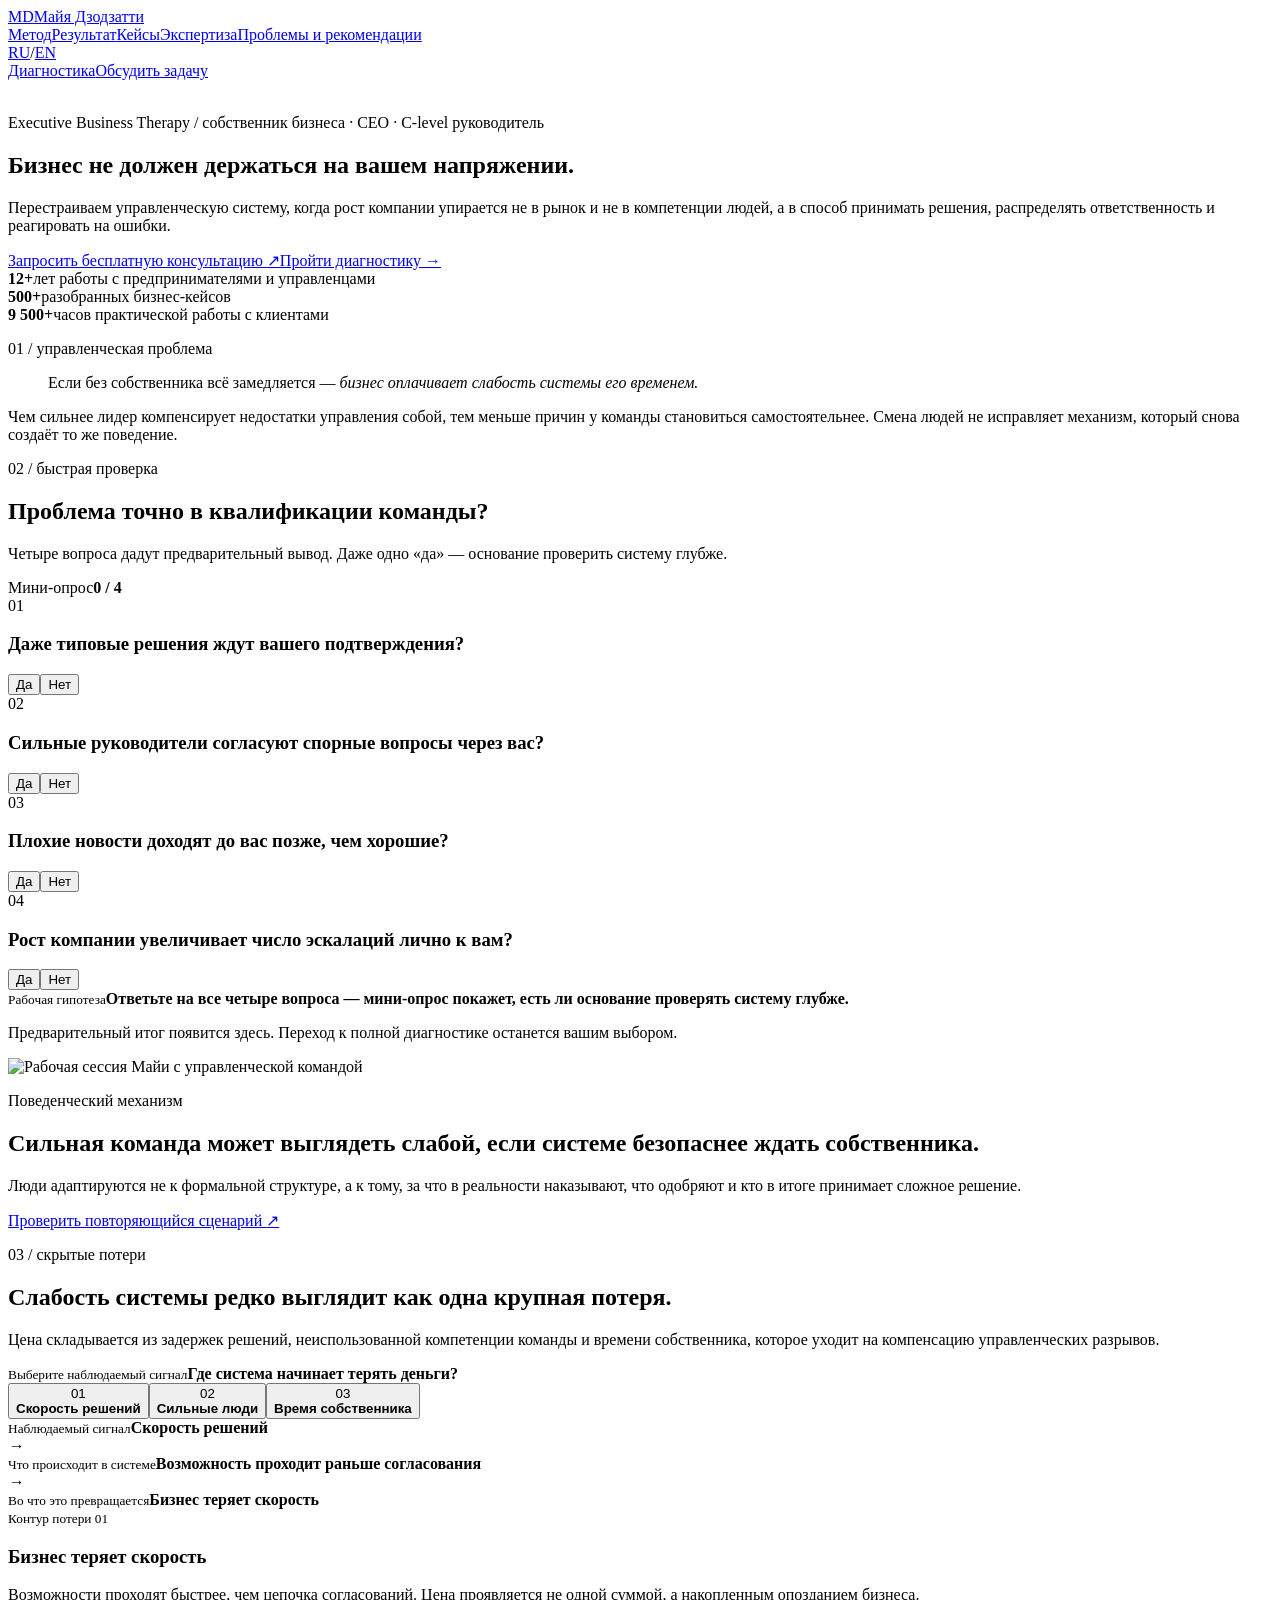
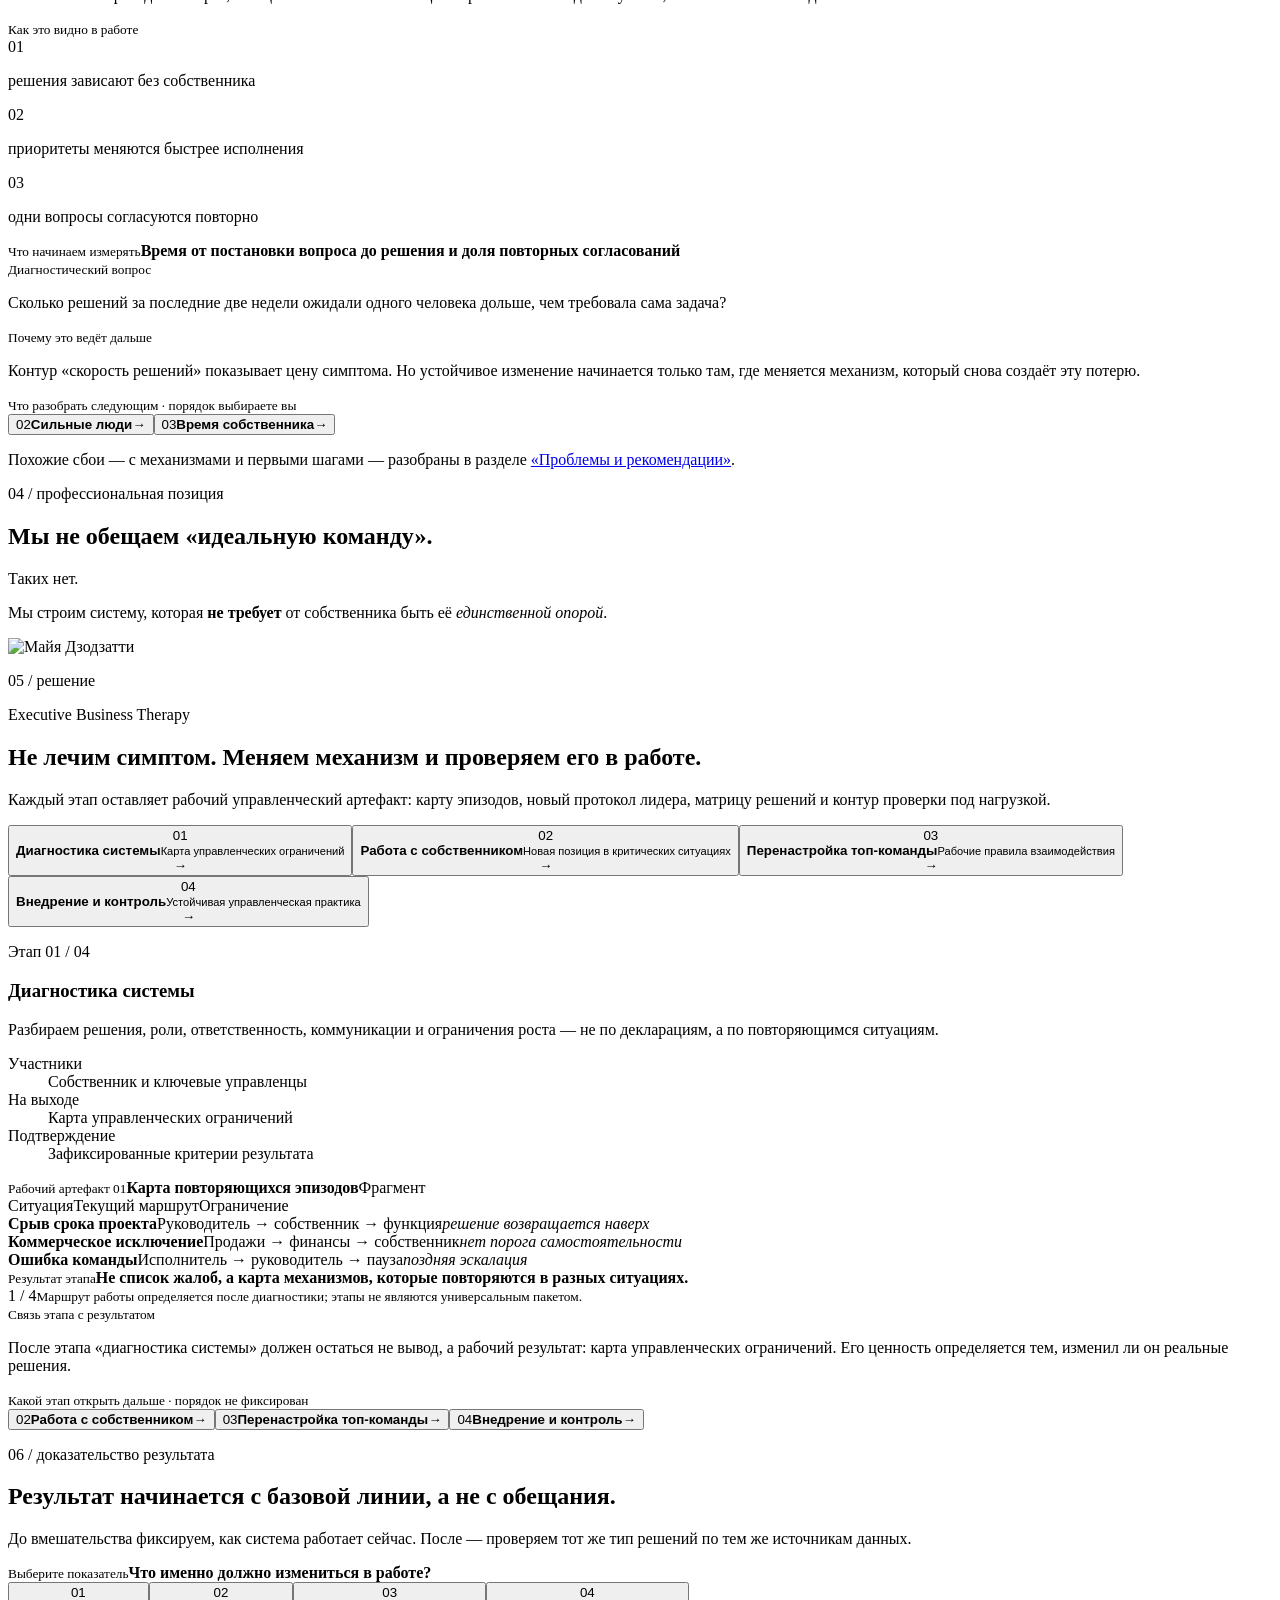
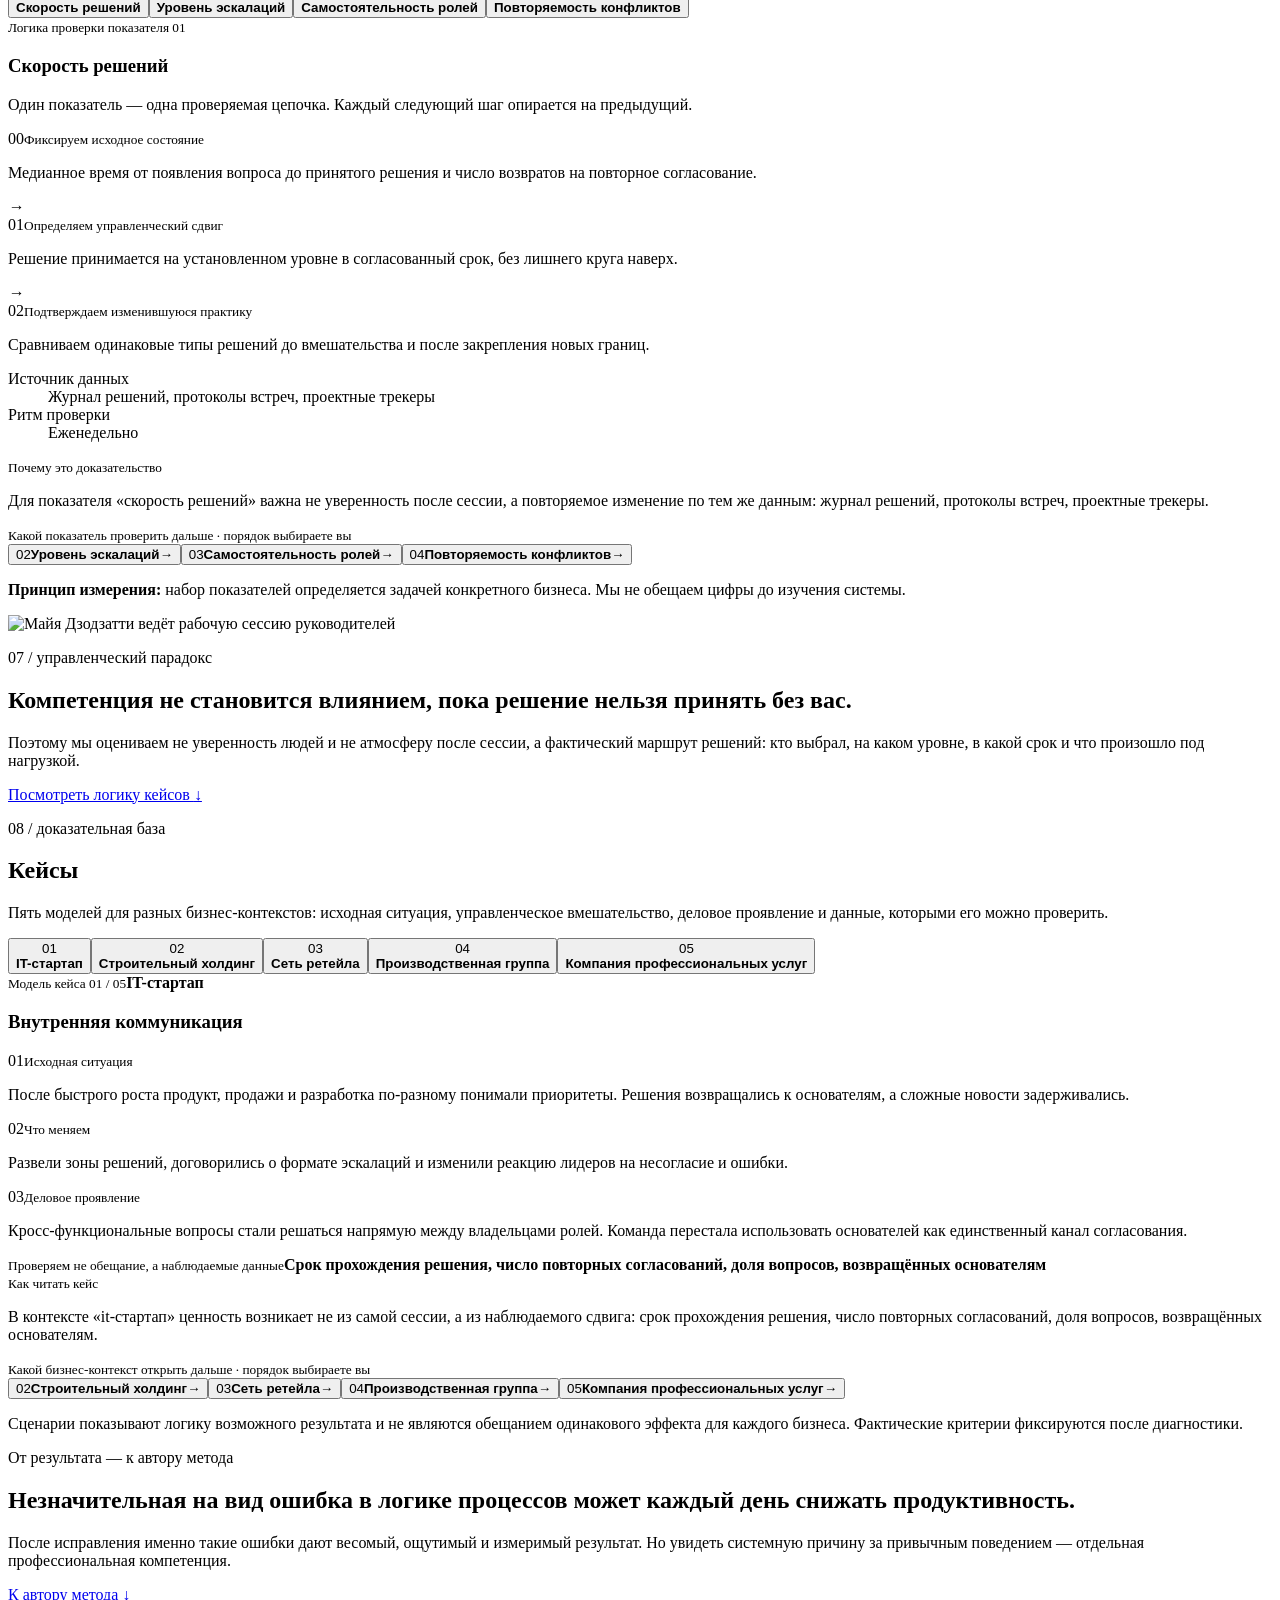
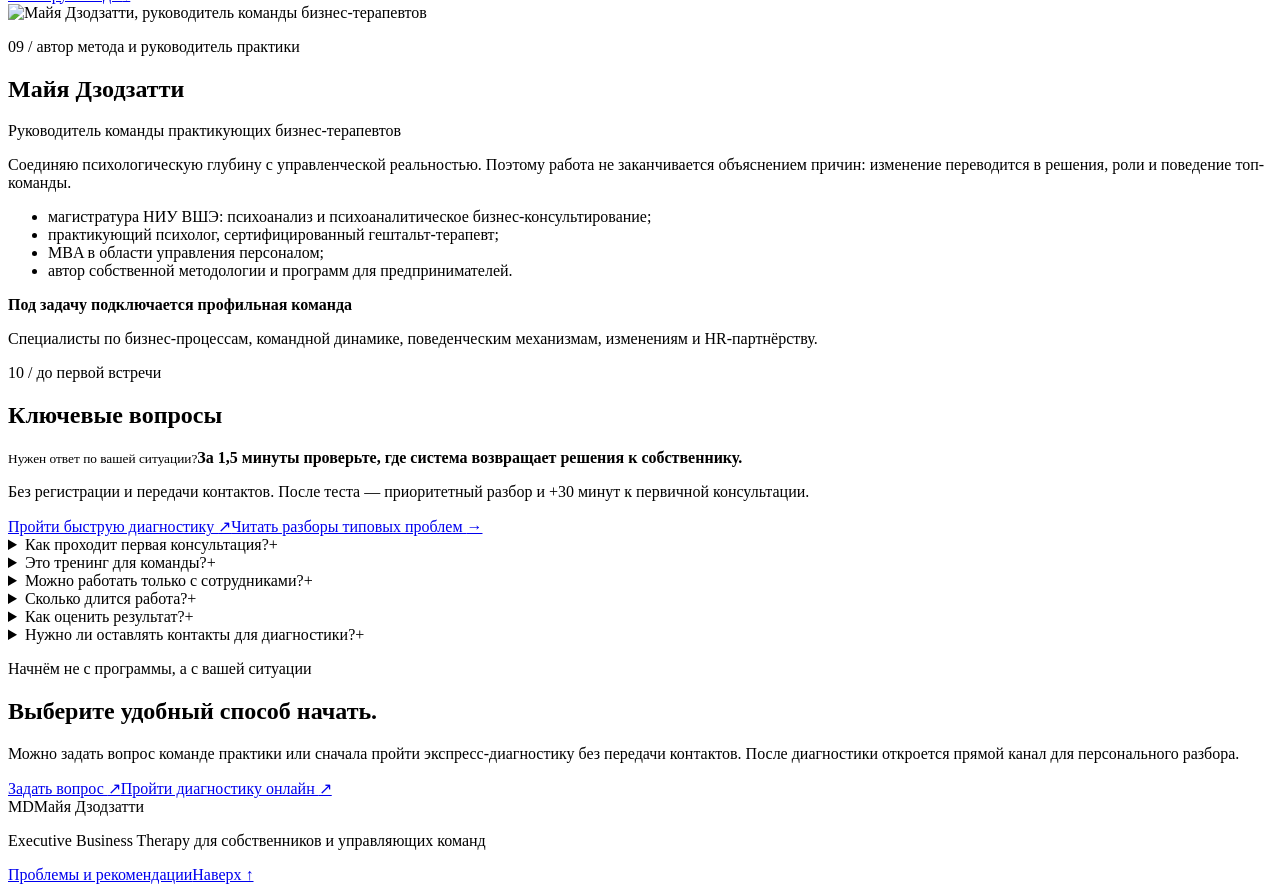
==== index.html @ db912fc3 "Add files via upload" ====
<!DOCTYPE html><html lang="ru" data-theme="mono"><head><meta charSet="utf-8"/><meta name="viewport" content="width=device-width, initial-scale=1"/><link rel="preload" as="image" href="/assets/maya-stage.jpg"/><link rel="preload" as="image" href="/assets/maya-session.jpg"/><link rel="preload" as="image" href="/assets/maya-principle-new.jpg"/><link rel="preload" as="image" href="/assets/maya-workshop-new.jpg"/><link rel="preload" as="image" href="/assets/maya-portrait.jpg"/><link rel="stylesheet" href="/_next/static/chunks/0wo7thg4n67lb.css" data-precedence="next"/><link rel="preload" as="script" fetchPriority="low" href="/_next/static/chunks/15xrurgzs99gv.js"/><script src="/_next/static/chunks/0dgq26a5_oy.a.js" async=""></script><script src="/_next/static/chunks/0-pj5.i7jc7pm.js" async=""></script><script src="/_next/static/chunks/17l.~xc6lfpbi.js" async=""></script><script src="/_next/static/chunks/turbopack-0ng82xcnl-_ml.js" async=""></script><script src="/_next/static/chunks/01xlw8hd842-c.js" async=""></script><script src="/_next/static/chunks/0_t29vi~hh.tn.js" async=""></script><script src="/_next/static/chunks/05-7e8hu4rnga.js" async=""></script><script src="/_next/static/chunks/015wtugl1u6b6.js" async=""></script><link rel="preload" href="https://fonts.googleapis.com/css2?family=Manrope:wght@400;500;600;650;700;800&amp;display=swap" as="style"/><link rel="preconnect" href="https://fonts.googleapis.com"/><link rel="preconnect" href="https://fonts.gstatic.com" crossorigin="anonymous"/><title>Майя Дзодзатти — бизнес-терапия для собственников</title><meta name="description" content="Перестройка управленческой системы через собственника и топ-команду: диагностика, новые правила решений и внедрение изменений."/><link href="https://fonts.googleapis.com/css2?family=Manrope:wght@400;500;600;650;700;800&amp;display=swap" rel="stylesheet"/><script src="/_next/static/chunks/03~yq9q893hmn.js" noModule=""></script></head><body class="antialiased" style="--font-site-sans:&#x27;Manrope&#x27;"><div hidden=""><!--$--><!--/$--></div><main><header class="site-header"><a class="brand" href="#top" aria-label="На начало страницы"><span class="brand-mark">MD</span><span>Майя Дзодзатти</span></a><nav aria-label="Навигация по странице"><a href="#format">Метод</a><a href="#result">Результат</a><a href="#cases">Кейсы</a><a href="#about">Экспертиза</a><a href="/insights">Проблемы и рекомендации</a></nav><div class="header-actions"><div class="language-switcher" aria-label="Выбор языка"><a aria-current="page" href="/">RU</a><span aria-hidden="true">/</span><a href="/en/">EN</a></div><a class="header-diagnostic" href="/diagnostic">Диагностика</a><a class="header-cta" href="https://t.me/valeria_preuss" target="_blank" rel="noreferrer">Обсудить задачу</a></div></header><section class="hero" id="top"><div class="hero-media" aria-hidden="true"><img src="/assets/maya-stage.jpg" alt=""/><div class="hero-shade"></div></div><div class="hero-copy" data-reveal="true"><p class="eyebrow">Executive Business Therapy / собственник бизнеса · CEO · C-level руководитель</p><h1>Бизнес не должен держаться <span>на вашем напряжении.</span></h1><p class="hero-lead">Перестраиваем управленческую систему, когда рост компании упирается не в рынок и не в компетенции людей, а в способ принимать решения, распределять ответственность и реагировать на ошибки.</p><div class="hero-actions"><a class="button button-primary" href="https://t.me/valeria_preuss" target="_blank" rel="noreferrer">Запросить бесплатную консультацию <span>↗</span></a><a class="text-link" href="/diagnostic">Пройти диагностику →</a></div></div><div class="proof-strip" data-reveal="true"><div><strong>12+</strong><span>лет работы с предпринимателями и управленцами</span></div><div><strong>500+</strong><span>разобранных бизнес-кейсов</span></div><div><strong>9 500+</strong><span>часов практической работы с клиентами</span></div></div></section><section class="manifesto section-dark" data-reveal="true"><p class="section-index">01 / управленческая проблема</p><blockquote>Если без собственника всё замедляется — <em>бизнес оплачивает слабость системы его временем.</em></blockquote><p>Чем сильнее лидер компенсирует недостатки управления собой, тем меньше причин у команды становиться самостоятельнее. Смена людей не исправляет механизм, который снова создаёт то же поведение.</p></section><section class="entry-diagnostic section-light" id="diagnostic"><div class="entry-heading"><p class="section-index">02 / быстрая проверка</p><h2>Проблема точно в квалификации команды?</h2><p>Четыре вопроса дадут предварительный вывод. Даже одно «да» — основание проверить систему глубже.</p></div><div class="entry-mini-progress"><span>Мини-опрос</span><i><b style="width:0%"></b></i><strong>0<!-- --> / <!-- -->4</strong></div><div class="entry-question-grid"><article class=""><span>0<!-- -->1</span><h3>Даже типовые решения ждут вашего подтверждения?</h3><div role="group" aria-label="Ответ на вопрос 1"><button type="button" aria-pressed="false">Да</button><button type="button" aria-pressed="false">Нет</button></div></article><article class=""><span>0<!-- -->2</span><h3>Сильные руководители согласуют спорные вопросы через вас?</h3><div role="group" aria-label="Ответ на вопрос 2"><button type="button" aria-pressed="false">Да</button><button type="button" aria-pressed="false">Нет</button></div></article><article class=""><span>0<!-- -->3</span><h3>Плохие новости доходят до вас позже, чем хорошие?</h3><div role="group" aria-label="Ответ на вопрос 3"><button type="button" aria-pressed="false">Да</button><button type="button" aria-pressed="false">Нет</button></div></article><article class=""><span>0<!-- -->4</span><h3>Рост компании увеличивает число эскалаций лично к вам?</h3><div role="group" aria-label="Ответ на вопрос 4"><button type="button" aria-pressed="false">Да</button><button type="button" aria-pressed="false">Нет</button></div></article></div><div class="entry-conclusion entry-conclusion-pending" aria-live="polite"><div><small>Рабочая гипотеза</small><strong>Ответьте на все четыре вопроса — мини-опрос покажет, есть ли основание проверять систему глубже.</strong></div><p>Предварительный итог появится здесь. Переход к полной диагностике останется вашим выбором.</p></div></section><section class="editorial-photo editorial-photo-a"><div class="editorial-photo-media"><img src="/assets/maya-session.jpg" alt="Рабочая сессия Майи с управленческой командой"/></div><div class="editorial-photo-copy"><p class="section-index">Поведенческий механизм</p><h2>Сильная команда может выглядеть слабой, если системе безопаснее ждать собственника.</h2><p>Люди адаптируются не к формальной структуре, а к тому, за что в реальности наказывают, что одобряют и кто в итоге принимает сложное решение.</p><a href="/diagnostic">Проверить повторяющийся сценарий <span>↗</span></a></div></section><section class="loss-section section-dark" id="losses"><div class="section-heading split-heading" data-reveal="true"><div><p class="section-index">03 / скрытые потери</p><h2>Слабость системы редко выглядит как одна крупная потеря.</h2></div><p>Цена складывается из задержек решений, неиспользованной компетенции команды и времени собственника, которое уходит на компенсацию управленческих разрывов.</p></div><div class="loss-workbench" data-reveal="true"><div class="loss-selector "><div><small>Выберите наблюдаемый сигнал</small><strong>Где система начинает терять деньги?</strong></div><div class="loss-channels" role="tablist" aria-label="Контуры скрытых потерь"><button type="button" role="tab" aria-selected="true" class="is-active"><span>0<!-- -->1</span><div><strong>Скорость решений</strong></div></button><button type="button" role="tab" aria-selected="false" class=""><span>0<!-- -->2</span><div><strong>Сильные люди</strong></div></button><button type="button" role="tab" aria-selected="false" class=""><span>0<!-- -->3</span><div><strong>Время собственника</strong></div></button></div></div><div class="loss-inspector" id="loss-detail" role="tabpanel" aria-live="polite"><div class="loss-route" aria-label="Логика выбранной скрытой потери"><article><small>Наблюдаемый сигнал</small><strong>Скорость решений</strong></article><i>→</i><article><small>Что происходит в системе</small><strong>Возможность проходит раньше согласования</strong></article><i>→</i><article class="is-loss"><small>Во что это превращается</small><strong>Бизнес теряет скорость</strong></article></div><div class="loss-inspector-head"><small>Контур потери 0<!-- -->1</small><h3>Бизнес теряет скорость</h3><p>Возможности проходят быстрее, чем цепочка согласований. Цена проявляется не одной суммой, а накопленным опозданием бизнеса.</p></div><div class="loss-evidence-grid"><div class="loss-signs"><small>Как это видно в работе</small><div><span>0<!-- -->1</span><p>решения зависают без собственника</p></div><div><span>0<!-- -->2</span><p>приоритеты меняются быстрее исполнения</p></div><div><span>0<!-- -->3</span><p>одни вопросы согласуются повторно</p></div></div><div class="loss-evidence-side"><div class="loss-measure"><small>Что начинаем измерять</small><strong>Время от постановки вопроса до решения и доля повторных согласований</strong></div><div class="loss-question"><small>Диагностический вопрос</small><p>Сколько решений за последние две недели ожидали одного человека дольше, чем требовала сама задача?</p></div></div></div><div class="reading-continuation"><div class="reading-bridge"><small>Почему это ведёт дальше</small><p>Контур «<!-- -->скорость решений<!-- -->» показывает цену симптома. Но устойчивое изменение начинается только там, где меняется механизм, который снова создаёт эту потерю.</p></div><div class="remaining-choices"><small>Что разобрать следующим · порядок выбираете вы</small><div><button type="button"><span>0<!-- -->2</span><strong>Сильные люди</strong><i>→</i></button><button type="button"><span>0<!-- -->3</span><strong>Время собственника</strong><i>→</i></button></div></div></div></div></div><p class="insights-inline" data-reveal="true">Похожие сбои — с механизмами и первыми шагами — разобраны в разделе <a href="/insights">«Проблемы и рекомендации»</a>.</p></section><section class="principle-photo" id="principle"><div class="principle-photo-copy"><p class="section-index">04 / профессиональная позиция</p><h2>Мы не обещаем «идеальную команду».</h2><p class="principle-aside">Таких нет.</p><p>Мы строим систему, которая <strong>не требует</strong> от собственника быть её <em>единственной опорой</em>.</p></div><div class="principle-photo-media"><img src="/assets/maya-principle-new.jpg" alt="Майя Дзодзатти"/></div></section><section class="offer section-light" id="format"><div class="section-heading split-heading" data-reveal="true"><div><p class="section-index">05 / решение</p><p class="offer-label">Executive Business Therapy</p><h2>Не лечим симптом. Меняем механизм и проверяем его в работе.</h2></div><p>Каждый этап оставляет рабочий управленческий артефакт: карту эпизодов, новый протокол лидера, матрицу решений и контур проверки под нагрузкой.</p></div><div class="method-console" data-reveal="true"><div class="method-index " role="tablist" aria-label="Этапы работы"><button type="button" role="tab" aria-selected="true" class="is-active"><span>01</span><div><strong>Диагностика системы</strong><small>Карта управленческих ограничений</small></div><i>→</i></button><button type="button" role="tab" aria-selected="false" class=""><span>02</span><div><strong>Работа с собственником</strong><small>Новая позиция в критических ситуациях</small></div><i>→</i></button><button type="button" role="tab" aria-selected="false" class=""><span>03</span><div><strong>Перенастройка топ-команды</strong><small>Рабочие правила взаимодействия</small></div><i>→</i></button><button type="button" role="tab" aria-selected="false" class=""><span>04</span><div><strong>Внедрение и контроль</strong><small>Устойчивая управленческая практика</small></div><i>→</i></button></div><div class="method-panel" id="method-detail" role="tabpanel" aria-live="polite"><div class="method-panel-head"><div><p class="console-label">Этап <!-- -->01<!-- --> / 04</p><h3>Диагностика системы</h3><p>Разбираем решения, роли, ответственность, коммуникации и ограничения роста — не по декларациям, а по повторяющимся ситуациям.</p></div><dl><div><dt>Участники</dt><dd>Собственник и ключевые управленцы</dd></div><div><dt>На выходе</dt><dd>Карта управленческих ограничений</dd></div><div><dt>Подтверждение</dt><dd>Зафиксированные критерии результата</dd></div></dl></div><div class="stage-artifact artifact-diagnostic" aria-label="Фрагмент карты повторяющихся управленческих эпизодов"><div class="artifact-head"><small>Рабочий артефакт 01</small><strong>Карта повторяющихся эпизодов</strong><span>Фрагмент</span></div><div class="episode-register"><div class="register-head"><span>Ситуация</span><span>Текущий маршрут</span><span>Ограничение</span></div><div><strong>Срыв срока проекта</strong><span>Руководитель → собственник → функция</span><em>решение возвращается наверх</em></div><div><strong>Коммерческое исключение</strong><span>Продажи → финансы → собственник</span><em>нет порога самостоятельности</em></div><div><strong>Ошибка команды</strong><span>Исполнитель → руководитель → пауза</span><em>поздняя эскалация</em></div></div><div class="artifact-output"><small>Результат этапа</small><strong>Не список жалоб, а карта механизмов, которые повторяются в разных ситуациях.</strong></div></div><div class="stage-progress" aria-label="Пройдено 1 из 4 этапов"><span>1<!-- --> / 4</span><i><b style="width:25%"></b></i><small>Маршрут работы определяется после диагностики; этапы не являются универсальным пакетом.</small></div><div class="reading-continuation"><div class="reading-bridge"><small>Связь этапа с результатом</small><p>После этапа «<!-- -->диагностика системы<!-- -->» должен остаться не вывод, а рабочий результат: <!-- -->карта управленческих ограничений<!-- -->. Его ценность определяется тем, изменил ли он реальные решения.</p></div><div class="remaining-choices"><small>Какой этап открыть дальше · порядок не фиксирован</small><div><button type="button"><span>02</span><strong>Работа с собственником</strong><i>→</i></button><button type="button"><span>03</span><strong>Перенастройка топ-команды</strong><i>→</i></button><button type="button"><span>04</span><strong>Внедрение и контроль</strong><i>→</i></button></div></div></div></div></div></section><section class="outcomes section-paper" id="result"><div class="section-heading split-heading" data-reveal="true"><div><p class="section-index">06 / доказательство результата</p><h2>Результат начинается с базовой линии, а не с обещания.</h2></div><p>До вмешательства фиксируем, как система работает сейчас. После — проверяем тот же тип решений по тем же источникам данных.</p></div><div class="measurement-protocol" data-reveal="true"><div class="metric-selector "><div><small>Выберите показатель</small><strong>Что именно должно измениться в работе?</strong></div><div class="metric-index" role="tablist" aria-label="Показатели результата"><button type="button" role="tab" aria-selected="true" class="is-active"><span>0<!-- -->1</span><div><strong>Скорость решений</strong></div></button><button type="button" role="tab" aria-selected="false" class=""><span>0<!-- -->2</span><div><strong>Уровень эскалаций</strong></div></button><button type="button" role="tab" aria-selected="false" class=""><span>0<!-- -->3</span><div><strong>Самостоятельность ролей</strong></div></button><button type="button" role="tab" aria-selected="false" class=""><span>0<!-- -->4</span><div><strong>Повторяемость конфликтов</strong></div></button></div></div><div class="metric-workbench"><div class="metric-panel" id="metric-detail" role="tabpanel" aria-live="polite"><div class="metric-panel-head"><small>Логика проверки показателя 0<!-- -->1</small><h3>Скорость решений</h3><p>Один показатель — одна проверяемая цепочка. Каждый следующий шаг опирается на предыдущий.</p></div><div class="metric-route" aria-label="Как проверяем изменение показателя Скорость решений"><article><span>00</span><small>Фиксируем исходное состояние</small><p>Медианное время от появления вопроса до принятого решения и число возвратов на повторное согласование.</p></article><i>→</i><article><span>01</span><small>Определяем управленческий сдвиг</small><p>Решение принимается на установленном уровне в согласованный срок, без лишнего круга наверх.</p></article><i>→</i><article class="is-proof"><span>02</span><small>Подтверждаем изменившуюся практику</small><p>Сравниваем одинаковые типы решений до вмешательства и после закрепления новых границ.</p></article></div><dl class="metric-evidence"><div><dt>Источник данных</dt><dd>Журнал решений, протоколы встреч, проектные трекеры</dd></div><div><dt>Ритм проверки</dt><dd>Еженедельно</dd></div></dl><div class="reading-continuation"><div class="reading-bridge"><small>Почему это доказательство</small><p>Для показателя «<!-- -->скорость решений<!-- -->» важна не уверенность после сессии, а повторяемое изменение по тем же данным: <!-- -->журнал решений, протоколы встреч, проектные трекеры<!-- -->.</p></div><div class="remaining-choices"><small>Какой показатель проверить дальше · порядок выбираете вы</small><div><button type="button"><span>0<!-- -->2</span><strong>Уровень эскалаций</strong><i>→</i></button><button type="button"><span>0<!-- -->3</span><strong>Самостоятельность ролей</strong><i>→</i></button><button type="button"><span>0<!-- -->4</span><strong>Повторяемость конфликтов</strong><i>→</i></button></div></div></div></div></div></div><p class="measurement-note" data-reveal="true"><strong>Принцип измерения:</strong> набор показателей определяется задачей конкретного бизнеса. Мы не обещаем цифры до изучения системы.</p></section><section class="editorial-photo editorial-photo-b" id="case-logic"><div class="editorial-photo-media"><img src="/assets/maya-workshop-new.jpg" alt="Майя Дзодзатти ведёт рабочую сессию руководителей"/></div><div class="editorial-photo-copy"><p class="section-index">07 / управленческий парадокс</p><h2>Компетенция не становится влиянием, пока решение нельзя принять без вас.</h2><p>Поэтому мы оцениваем не уверенность людей и не атмосферу после сессии, а фактический маршрут решений: кто выбрал, на каком уровне, в какой срок и что произошло под нагрузкой.</p><a href="#cases">Посмотреть логику кейсов <span>↓</span></a></div></section><section class="results section-light" id="cases"><div class="section-heading split-heading cases-heading" data-reveal="true"><div><p class="section-index">08 / доказательная база</p><h2>Кейсы</h2></div><p>Пять моделей для разных бизнес-контекстов: исходная ситуация, управленческое вмешательство, деловое проявление и данные, которыми его можно проверить.</p></div><div class="case-library" data-reveal="true"><div class="case-index " role="tablist" aria-label="Бизнес-сценарии результата"><button type="button" role="tab" aria-selected="true" class="is-active"><span>0<!-- -->1</span><div><strong>IT-стартап</strong></div></button><button type="button" role="tab" aria-selected="false" class=""><span>0<!-- -->2</span><div><strong>Строительный холдинг</strong></div></button><button type="button" role="tab" aria-selected="false" class=""><span>0<!-- -->3</span><div><strong>Сеть ретейла</strong></div></button><button type="button" role="tab" aria-selected="false" class=""><span>0<!-- -->4</span><div><strong>Производственная группа</strong></div></button><button type="button" role="tab" aria-selected="false" class=""><span>0<!-- -->5</span><div><strong>Компания профессиональных услуг</strong></div></button></div><div class="case-file" id="case-detail" role="tabpanel" aria-live="polite"><div class="case-file-head"><div><small>Модель кейса 0<!-- -->1<!-- --> / 05</small><strong>IT-стартап</strong></div><h3>Внутренняя коммуникация</h3></div><div class="case-comparison"><article><span>01</span><small>Исходная ситуация</small><p>После быстрого роста продукт, продажи и разработка по-разному понимали приоритеты. Решения возвращались к основателям, а сложные новости задерживались.</p></article><article><span>02</span><small>Что меняем</small><p>Развели зоны решений, договорились о формате эскалаций и изменили реакцию лидеров на несогласие и ошибки.</p></article><article class="case-result"><span>03</span><small>Деловое проявление</small><p>Кросс-функциональные вопросы стали решаться напрямую между владельцами ролей. Команда перестала использовать основателей как единственный канал согласования.</p></article></div><div class="case-proof"><small>Проверяем не обещание, а наблюдаемые данные</small><strong>Срок прохождения решения, число повторных согласований, доля вопросов, возвращённых основателям</strong></div><div class="reading-continuation"><div class="reading-bridge"><small>Как читать кейс</small><p>В контексте «<!-- -->it-стартап<!-- -->» ценность возникает не из самой сессии, а из наблюдаемого сдвига: <!-- -->срок прохождения решения, число повторных согласований, доля вопросов, возвращённых основателям<!-- -->.</p></div><div class="remaining-choices"><small>Какой бизнес-контекст открыть дальше · порядок выбираете вы</small><div><button type="button"><span>0<!-- -->2</span><strong>Строительный холдинг</strong><i>→</i></button><button type="button"><span>0<!-- -->3</span><strong>Сеть ретейла</strong><i>→</i></button><button type="button"><span>0<!-- -->4</span><strong>Производственная группа</strong><i>→</i></button><button type="button"><span>0<!-- -->5</span><strong>Компания профессиональных услуг</strong><i>→</i></button></div></div></div></div></div><p class="results-note" data-reveal="true">Сценарии показывают логику возможного результата и не являются обещанием одинакового эффекта для каждого бизнеса. Фактические критерии фиксируются после диагностики.</p></section><section class="case-to-expert" id="case-conclusion" data-reveal="true"><p class="section-index">От результата — к автору метода</p><h2>Незначительная на вид ошибка в логике процессов может каждый день снижать продуктивность.</h2><p>После исправления именно такие ошибки дают весомый, ощутимый и измеримый результат. Но увидеть системную причину за привычным поведением — отдельная профессиональная компетенция.</p><a href="#about">К автору метода <span>↓</span></a></section><section class="about section-light" id="about"><div class="about-image" data-reveal="true"><img src="/assets/maya-portrait.jpg" alt="Майя Дзодзатти, руководитель команды бизнес-терапевтов"/></div><div class="about-copy" data-reveal="true"><p class="section-index">09 / автор метода и руководитель практики</p><h2>Майя Дзодзатти</h2><p class="about-role">Руководитель команды практикующих бизнес-терапевтов</p><p>Соединяю психологическую глубину с управленческой реальностью. Поэтому работа не заканчивается объяснением причин: изменение переводится в решения, роли и поведение топ-команды.</p><ul class="credentials"><li>магистратура НИУ ВШЭ: психоанализ и психоаналитическое бизнес-консультирование;</li><li>практикующий психолог, сертифицированный гештальт-терапевт;</li><li>MBA в области управления персоналом;</li><li>автор собственной методологии и программ для предпринимателей.</li></ul><div class="team-note"><strong>Под задачу подключается профильная команда</strong><p>Специалисты по бизнес-процессам, командной динамике, поведенческим механизмам, изменениям и HR-партнёрству.</p></div></div></section><section class="faq section-paper"><div class="faq-heading" data-reveal="true"><div class="section-heading"><p class="section-index">10 / до первой встречи</p><h2>Ключевые вопросы</h2></div><div class="faq-diagnostic-invite"><small>Нужен ответ по вашей ситуации?</small><strong>За 1,5 минуты проверьте, где система возвращает решения к собственнику.</strong><p>Без регистрации и передачи контактов. После теста — приоритетный разбор и +30 минут к первичной консультации.</p><a href="/diagnostic">Пройти быструю диагностику <span>↗</span></a><a class="faq-insights-link" href="/insights">Читать разборы типовых проблем <span>→</span></a></div></div><div class="faq-list" data-reveal="true"><details><summary>Как проходит первая консультация?<span>+</span></summary><p>Это бесплатный 40-минутный звонок один на один с собственником, CEO или C-level руководителем — без команды. Задача встречи: разобрать один повторяющийся управленческий сюжет и понять, требуется ли более глубокая диагностика.</p></details><details><summary>Это тренинг для команды?<span>+</span></summary><p>Нет. Тренинг добавляет знания. Здесь меняется сама управленческая система: маршруты решений, распределение ответственности и закреплённое поведение.</p></details><details><summary>Можно работать только с сотрудниками?<span>+</span></summary><p>Нет. Если собственник или управляющий директор не участвует, команда быстро возвращается к поведению, безопасному в прежней системе.</p></details><details><summary>Сколько длится работа?<span>+</span></summary><p>Формат и длительность определяются после первичной диагностики. Одинаковая программа для бизнесов с разной архитектурой была бы признаком слабого метода.</p></details><details><summary>Как оценить результат?<span>+</span></summary><p>До начала работы фиксируются наблюдаемые критерии: скорость решений, число эскалаций, самостоятельность ролей, повторяемость конфликтов и показатели конкретной задачи.</p></details><details><summary>Нужно ли оставлять контакты для диагностики?<span>+</span></summary><p>Нет. Результат формируется прямо в браузере без имени, телефона и e-mail. Решение обратиться за персональным разбором вы принимаете самостоятельно после просмотра анализа.</p></details></div></section><section class="final-cta"><div class="final-copy" data-reveal="true"><p class="section-index">Начнём не с программы, а с вашей ситуации</p><h2>Выберите удобный способ начать.</h2><p>Можно задать вопрос команде практики или сначала пройти экспресс-диагностику без передачи контактов. После диагностики откроется прямой канал для персонального разбора.</p><div class="final-actions final-actions-grid"><a class="button button-light" href="https://t.me/valeria_preuss" target="_blank" rel="noreferrer">Задать вопрос <span>↗</span></a><a class="button button-accent" href="/diagnostic">Пройти диагностику онлайн <span>↗</span></a></div></div></section><footer><div class="brand"><span class="brand-mark">MD</span><span>Майя Дзодзатти</span></div><p>Executive Business Therapy для собственников и управляющих команд</p><div class="footer-links"><a href="/insights">Проблемы и рекомендации</a><a href="#top">Наверх ↑</a></div></footer></main><!--$--><!--/$--><script src="/_next/static/chunks/15xrurgzs99gv.js" id="_R_" async=""></script><script>(self.__next_f=self.__next_f||[]).push([0])</script><script>self.__next_f.push([1,"1:\"$Sreact.fragment\"\n2:I[39756,[\"/_next/static/chunks/01xlw8hd842-c.js\",\"/_next/static/chunks/0_t29vi~hh.tn.js\"],\"default\"]\n3:I[37457,[\"/_next/static/chunks/01xlw8hd842-c.js\",\"/_next/static/chunks/0_t29vi~hh.tn.js\"],\"default\"]\n4:I[47257,[\"/_next/static/chunks/01xlw8hd842-c.js\",\"/_next/static/chunks/0_t29vi~hh.tn.js\"],\"ClientPageRoot\"]\n5:I[31713,[\"/_next/static/chunks/01xlw8hd842-c.js\",\"/_next/static/chunks/0_t29vi~hh.tn.js\",\"/_next/static/chunks/05-7e8hu4rnga.js\",\"/_next/static/chunks/015wtugl1u6b6.js\"],\"default\"]\n8:I[97367,[\"/_next/static/chunks/01xlw8hd842-c.js\",\"/_next/static/chunks/0_t29vi~hh.tn.js\"],\"OutletBoundary\"]\n9:\"$Sreact.suspense\"\nb:I[97367,[\"/_next/static/chunks/01xlw8hd842-c.js\",\"/_next/static/chunks/0_t29vi~hh.tn.js\"],\"ViewportBoundary\"]\nd:I[97367,[\"/_next/static/chunks/01xlw8hd842-c.js\",\"/_next/static/chunks/0_t29vi~hh.tn.js\"],\"MetadataBoundary\"]\nf:I[68027,[\"/_next/static/chunks/01xlw8hd842-c.js\",\"/_next/static/chunks/0_t29vi~hh.tn.js\"],\"default\",1]\n:HL[\"/_next/static/chunks/0wo7thg4n67lb.css\",\"style\"]\n:HL[\"https://fonts.googleapis.com/css2?family=Manrope:wght@400;500;600;650;700;800\u0026display=swap\",\"style\"]\n"])</script><script>self.__next_f.push([1,"0:{\"P\":null,\"c\":[\"\",\"\"],\"q\":\"\",\"i\":false,\"f\":[[[\"\",{\"children\":[\"__PAGE__\",{}]},\"$undefined\",\"$undefined\",16],[[\"$\",\"$1\",\"c\",{\"children\":[[[\"$\",\"link\",\"0\",{\"rel\":\"stylesheet\",\"href\":\"/_next/static/chunks/0wo7thg4n67lb.css\",\"precedence\":\"next\",\"crossOrigin\":\"$undefined\",\"nonce\":\"$undefined\"}],[\"$\",\"script\",\"script-0\",{\"src\":\"/_next/static/chunks/01xlw8hd842-c.js\",\"async\":true,\"nonce\":\"$undefined\"}],[\"$\",\"script\",\"script-1\",{\"src\":\"/_next/static/chunks/0_t29vi~hh.tn.js\",\"async\":true,\"nonce\":\"$undefined\"}]],[\"$\",\"html\",null,{\"lang\":\"ru\",\"data-theme\":\"mono\",\"children\":[[\"$\",\"head\",null,{\"children\":[[\"$\",\"link\",null,{\"rel\":\"preconnect\",\"href\":\"https://fonts.googleapis.com\"}],[\"$\",\"link\",null,{\"rel\":\"preconnect\",\"href\":\"https://fonts.gstatic.com\",\"crossOrigin\":\"anonymous\"}],[\"$\",\"link\",null,{\"href\":\"https://fonts.googleapis.com/css2?family=Manrope:wght@400;500;600;650;700;800\u0026display=swap\",\"rel\":\"stylesheet\"}]]}],[\"$\",\"body\",null,{\"className\":\"antialiased\",\"style\":{\"--font-site-sans\":\"'Manrope'\"},\"children\":[\"$\",\"$L2\",null,{\"parallelRouterKey\":\"children\",\"error\":\"$undefined\",\"errorStyles\":\"$undefined\",\"errorScripts\":\"$undefined\",\"template\":[\"$\",\"$L3\",null,{}],\"templateStyles\":\"$undefined\",\"templateScripts\":\"$undefined\",\"notFound\":[[[\"$\",\"title\",null,{\"children\":\"404: This page could not be found.\"}],[\"$\",\"div\",null,{\"style\":{\"fontFamily\":\"system-ui,\\\"Segoe UI\\\",Roboto,Helvetica,Arial,sans-serif,\\\"Apple Color Emoji\\\",\\\"Segoe UI Emoji\\\"\",\"height\":\"100vh\",\"textAlign\":\"center\",\"display\":\"flex\",\"flexDirection\":\"column\",\"alignItems\":\"center\",\"justifyContent\":\"center\"},\"children\":[\"$\",\"div\",null,{\"children\":[[\"$\",\"style\",null,{\"dangerouslySetInnerHTML\":{\"__html\":\"body{color:#000;background:#fff;margin:0}.next-error-h1{border-right:1px solid rgba(0,0,0,.3)}@media (prefers-color-scheme:dark){body{color:#fff;background:#000}.next-error-h1{border-right:1px solid rgba(255,255,255,.3)}}\"}}],[\"$\",\"h1\",null,{\"className\":\"next-error-h1\",\"style\":{\"display\":\"inline-block\",\"margin\":\"0 20px 0 0\",\"padding\":\"0 23px 0 0\",\"fontSize\":24,\"fontWeight\":500,\"verticalAlign\":\"top\",\"lineHeight\":\"49px\"},\"children\":404}],[\"$\",\"div\",null,{\"style\":{\"display\":\"inline-block\"},\"children\":[\"$\",\"h2\",null,{\"style\":{\"fontSize\":14,\"fontWeight\":400,\"lineHeight\":\"49px\",\"margin\":0},\"children\":\"This page could not be found.\"}]}]]}]}]],[]],\"forbidden\":\"$undefined\",\"unauthorized\":\"$undefined\"}]}]]}]]}],{\"children\":[[\"$\",\"$1\",\"c\",{\"children\":[[\"$\",\"$L4\",null,{\"Component\":\"$5\",\"serverProvidedParams\":{\"searchParams\":{},\"params\":{},\"promises\":[\"$@6\",\"$@7\"]}}],[[\"$\",\"script\",\"script-0\",{\"src\":\"/_next/static/chunks/05-7e8hu4rnga.js\",\"async\":true,\"nonce\":\"$undefined\"}],[\"$\",\"script\",\"script-1\",{\"src\":\"/_next/static/chunks/015wtugl1u6b6.js\",\"async\":true,\"nonce\":\"$undefined\"}]],[\"$\",\"$L8\",null,{\"children\":[\"$\",\"$9\",null,{\"name\":\"Next.MetadataOutlet\",\"children\":\"$@a\"}]}]]}],{},null,false,null]},null,false,null],[\"$\",\"$1\",\"h\",{\"children\":[null,[\"$\",\"$Lb\",null,{\"children\":\"$Lc\"}],[\"$\",\"div\",null,{\"hidden\":true,\"children\":[\"$\",\"$Ld\",null,{\"children\":[\"$\",\"$9\",null,{\"name\":\"Next.Metadata\",\"children\":\"$Le\"}]}]}],null]}],false]],\"m\":\"$undefined\",\"G\":[\"$f\",[[\"$\",\"link\",\"0\",{\"rel\":\"stylesheet\",\"href\":\"/_next/static/chunks/0wo7thg4n67lb.css\",\"precedence\":\"next\",\"crossOrigin\":\"$undefined\",\"nonce\":\"$undefined\"}]]],\"S\":true,\"h\":null,\"s\":\"$undefined\",\"l\":\"$undefined\",\"p\":\"$undefined\",\"d\":\"$undefined\",\"b\":\"bIhPPyzuYgQP76P_6r9p7\"}\n"])</script><script>self.__next_f.push([1,"6:{}\n7:\"$0:f:0:1:1:children:0:props:children:0:props:serverProvidedParams:params\"\n"])</script><script>self.__next_f.push([1,"c:[[\"$\",\"meta\",\"0\",{\"charSet\":\"utf-8\"}],[\"$\",\"meta\",\"1\",{\"name\":\"viewport\",\"content\":\"width=device-width, initial-scale=1\"}]]\n"])</script><script>self.__next_f.push([1,"a:null\ne:[[\"$\",\"title\",\"0\",{\"children\":\"Майя Дзодзатти — бизнес-терапия для собственников\"}],[\"$\",\"meta\",\"1\",{\"name\":\"description\",\"content\":\"Перестройка управленческой системы через собственника и топ-команду: диагностика, новые правила решений и внедрение изменений.\"}]]\n"])</script></body></html>
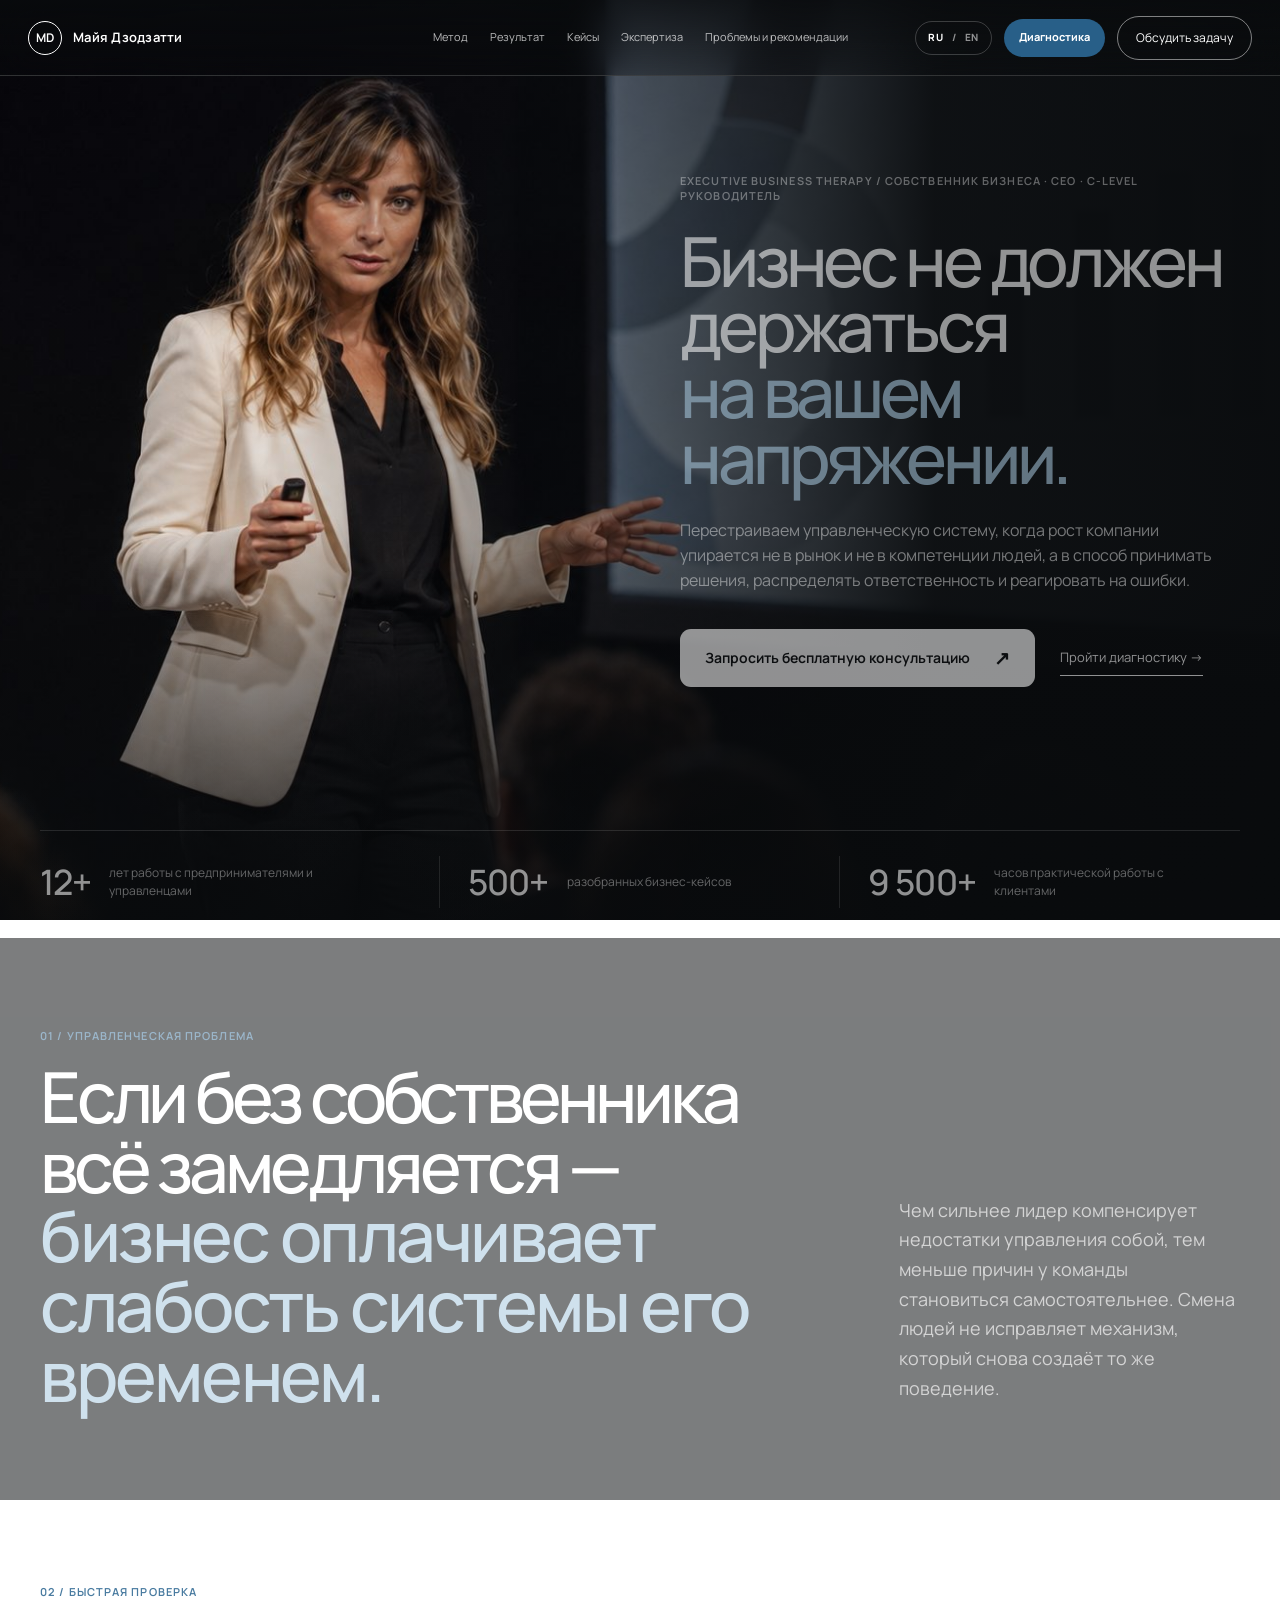
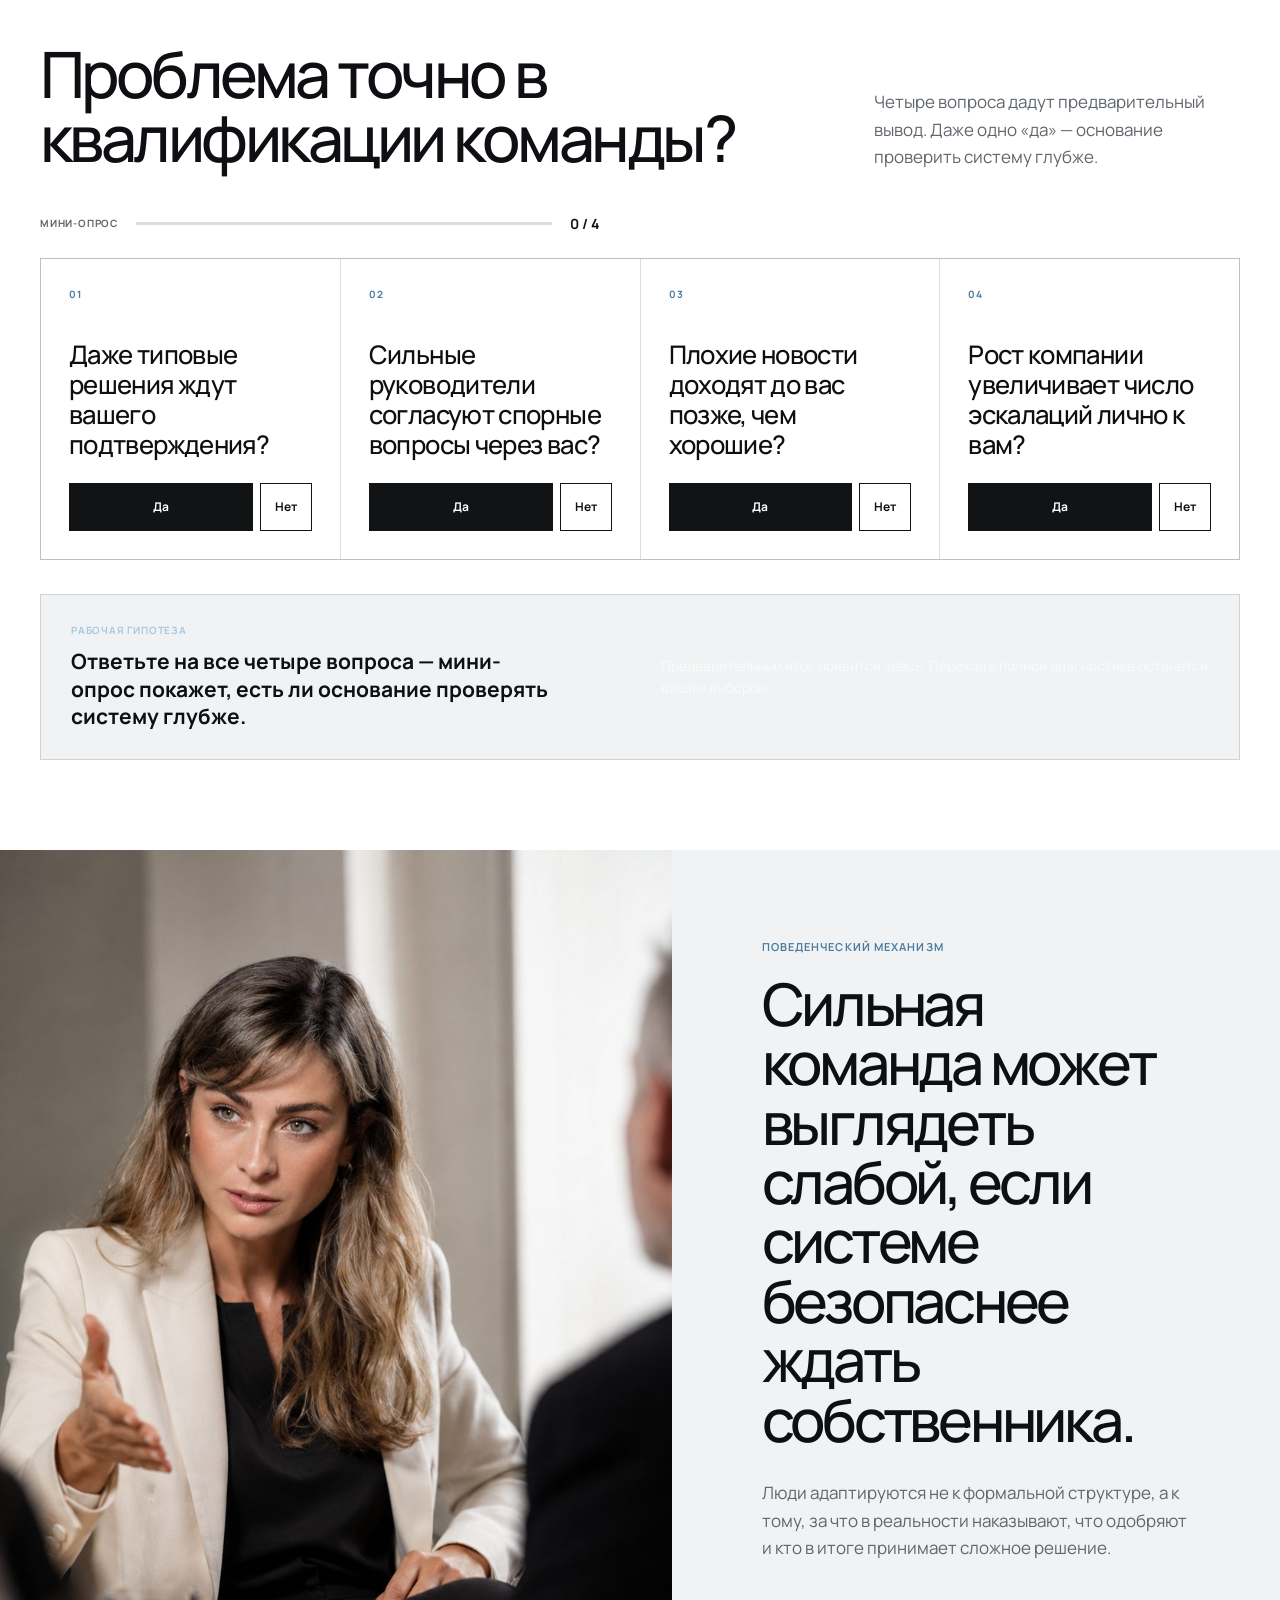
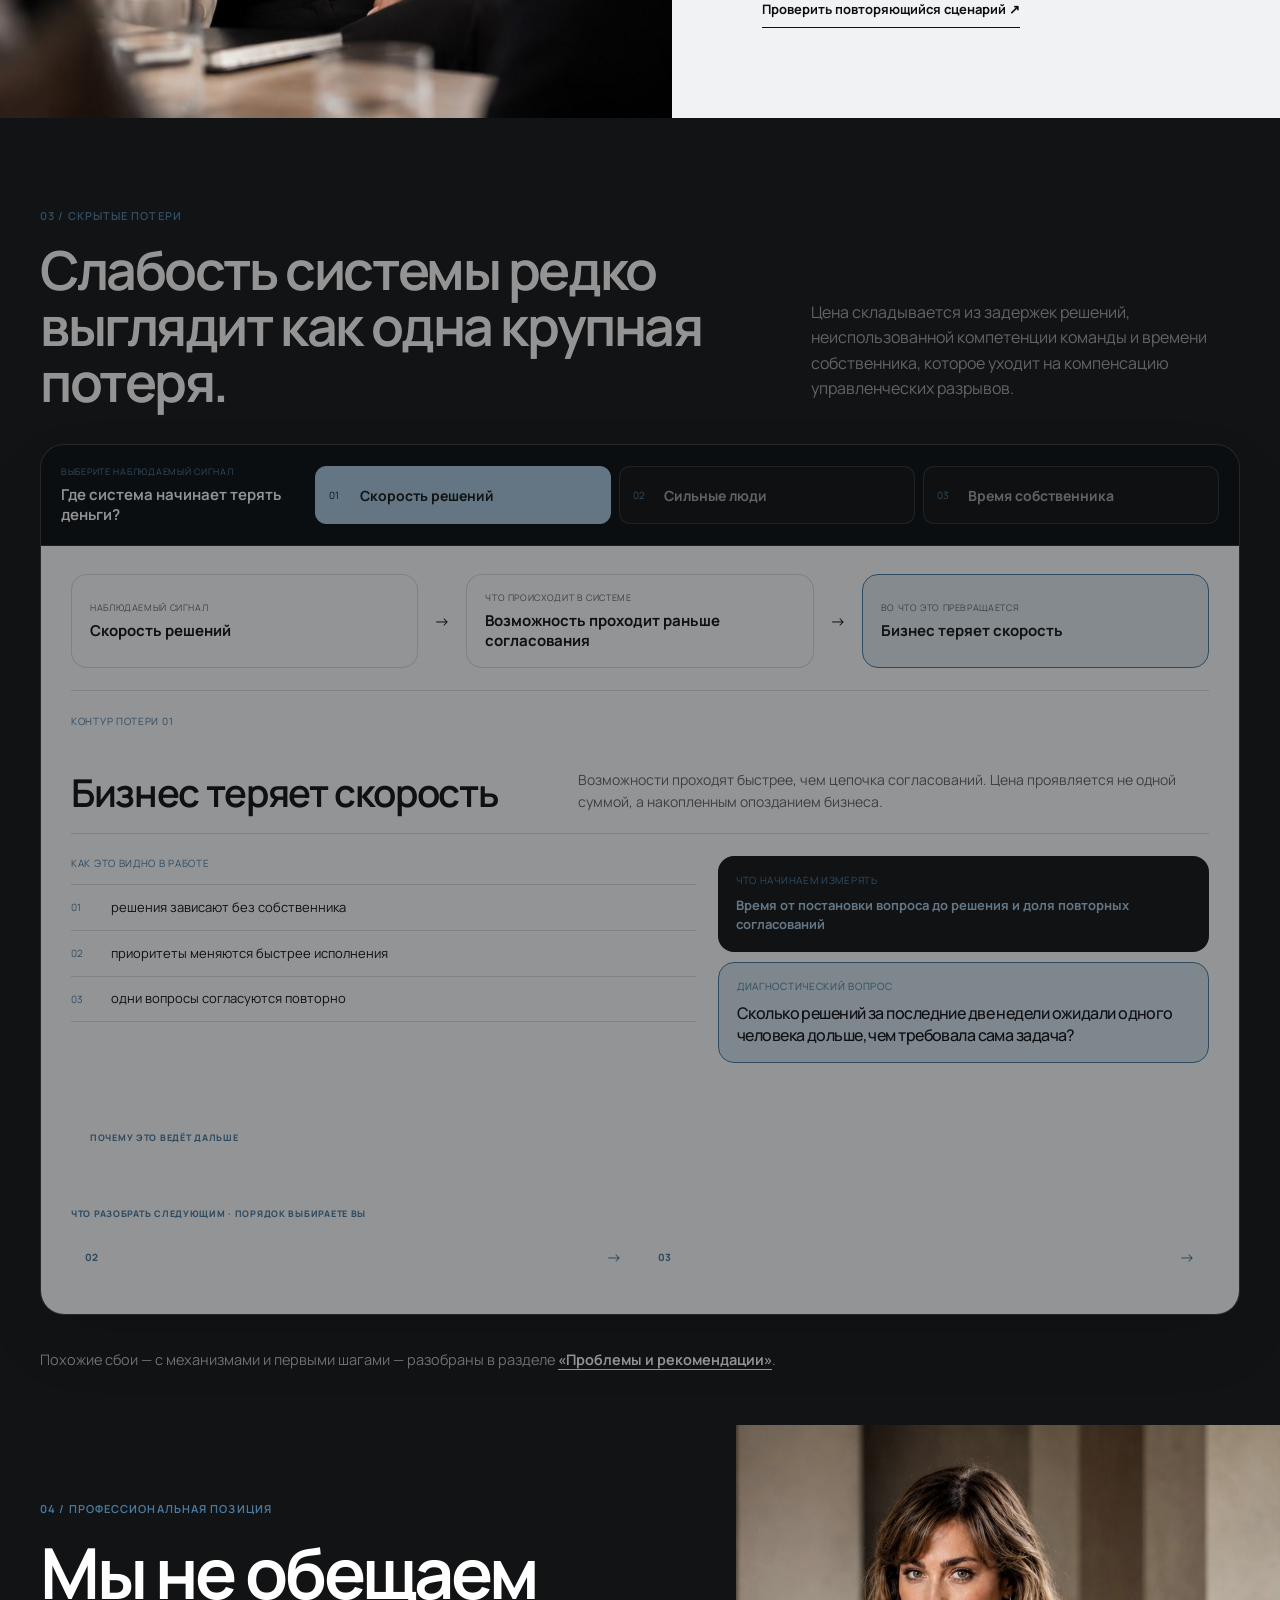
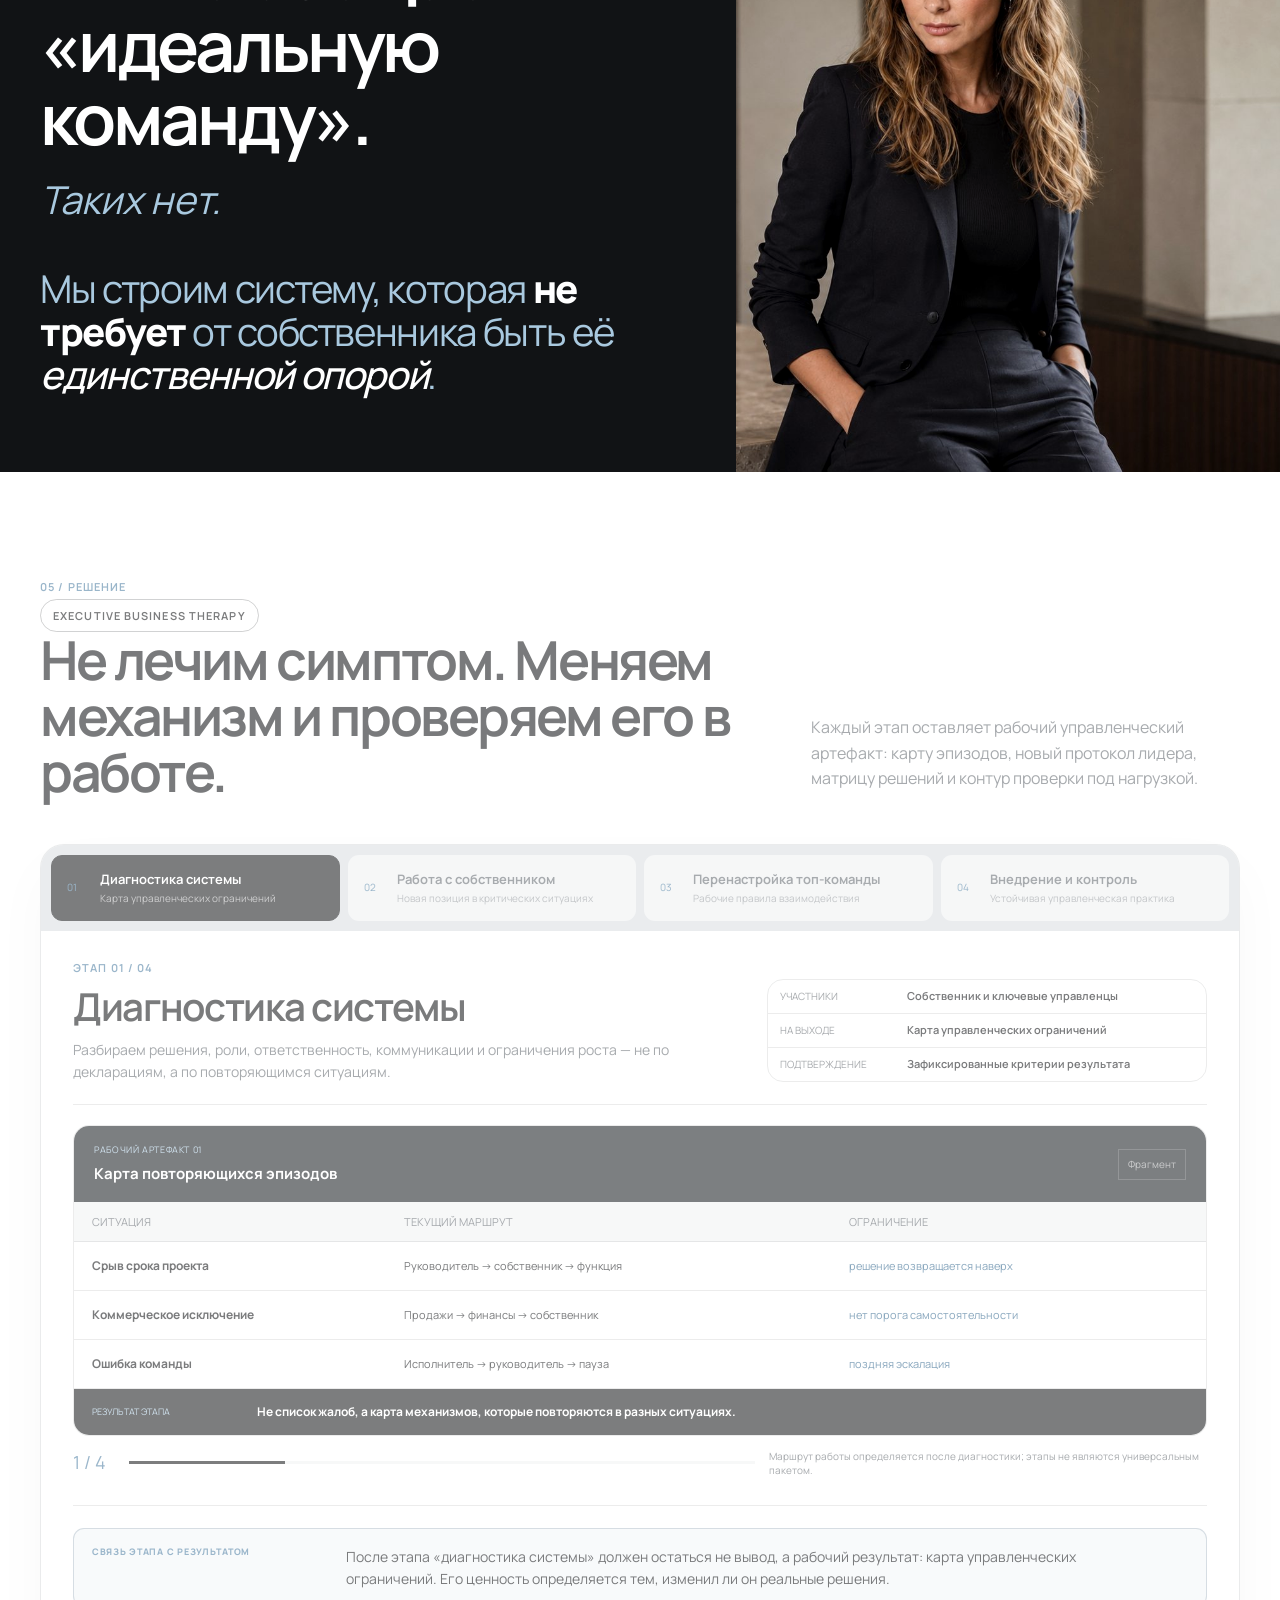
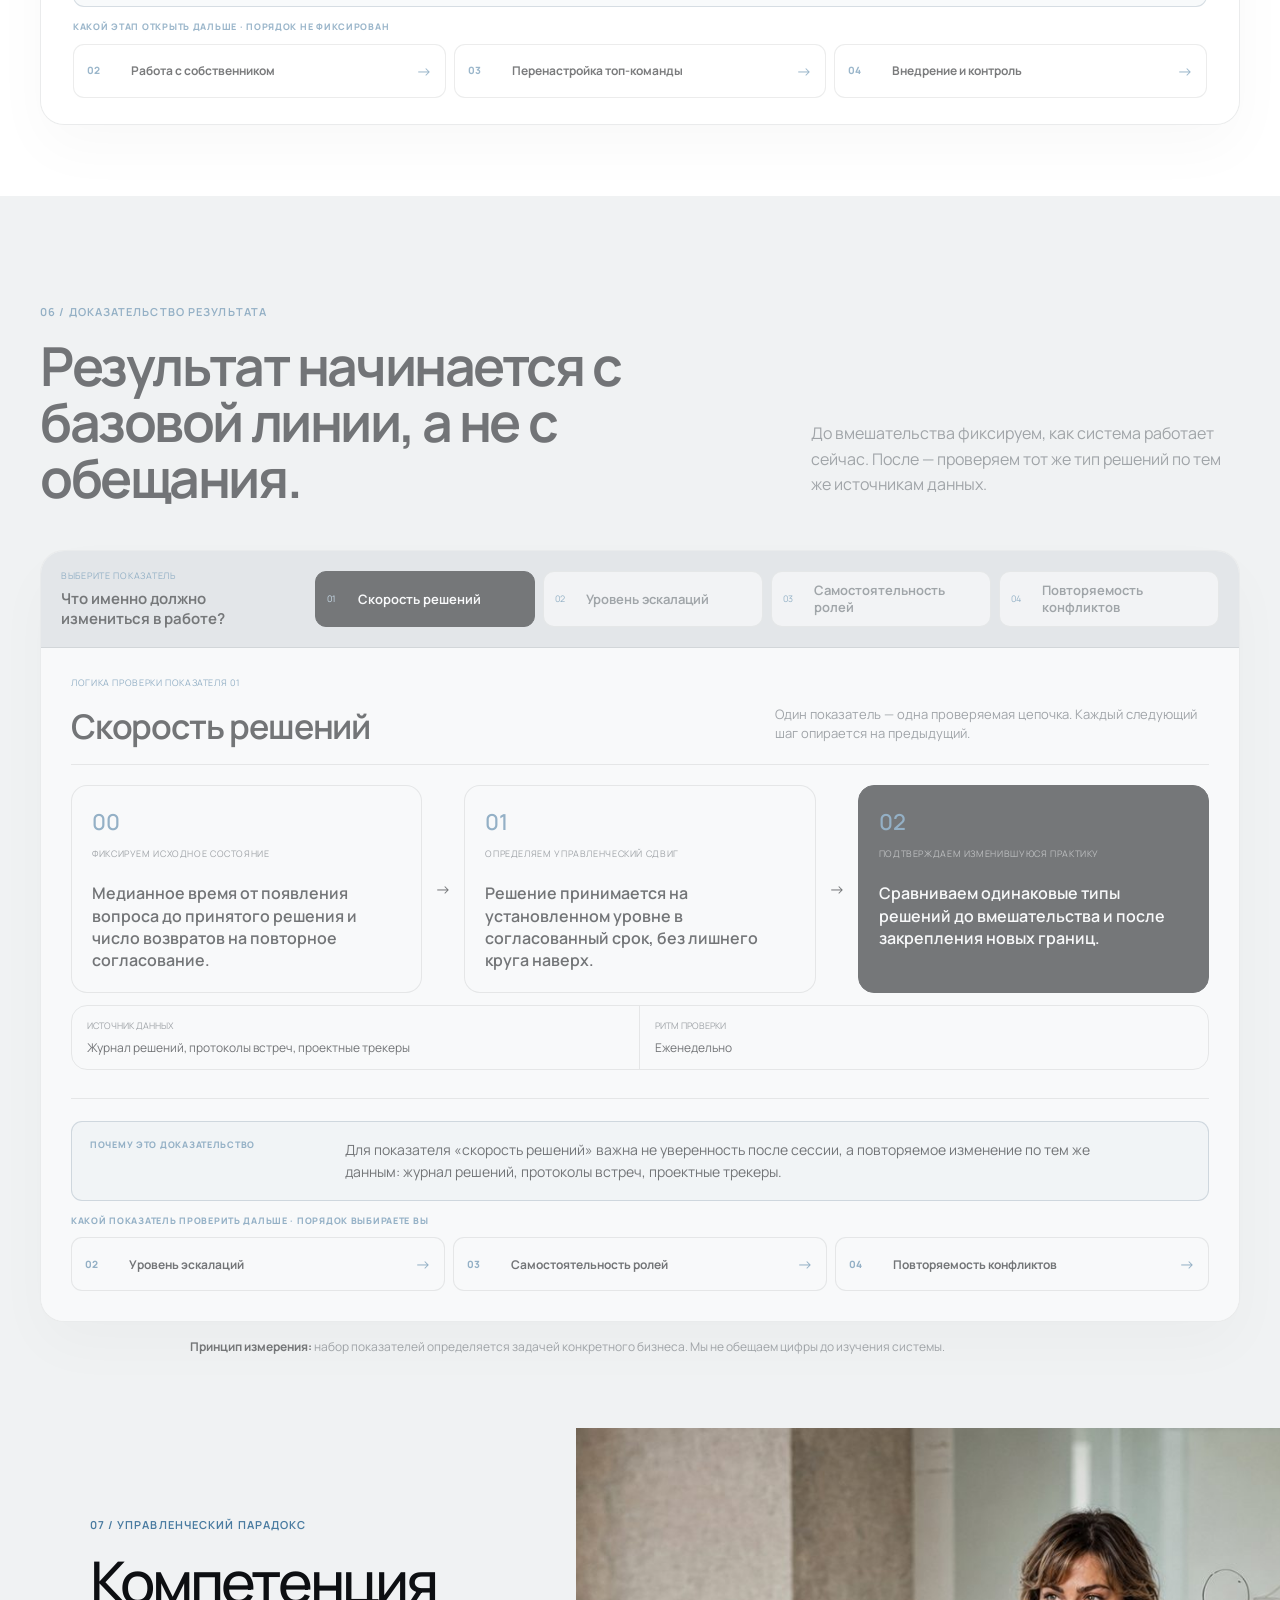
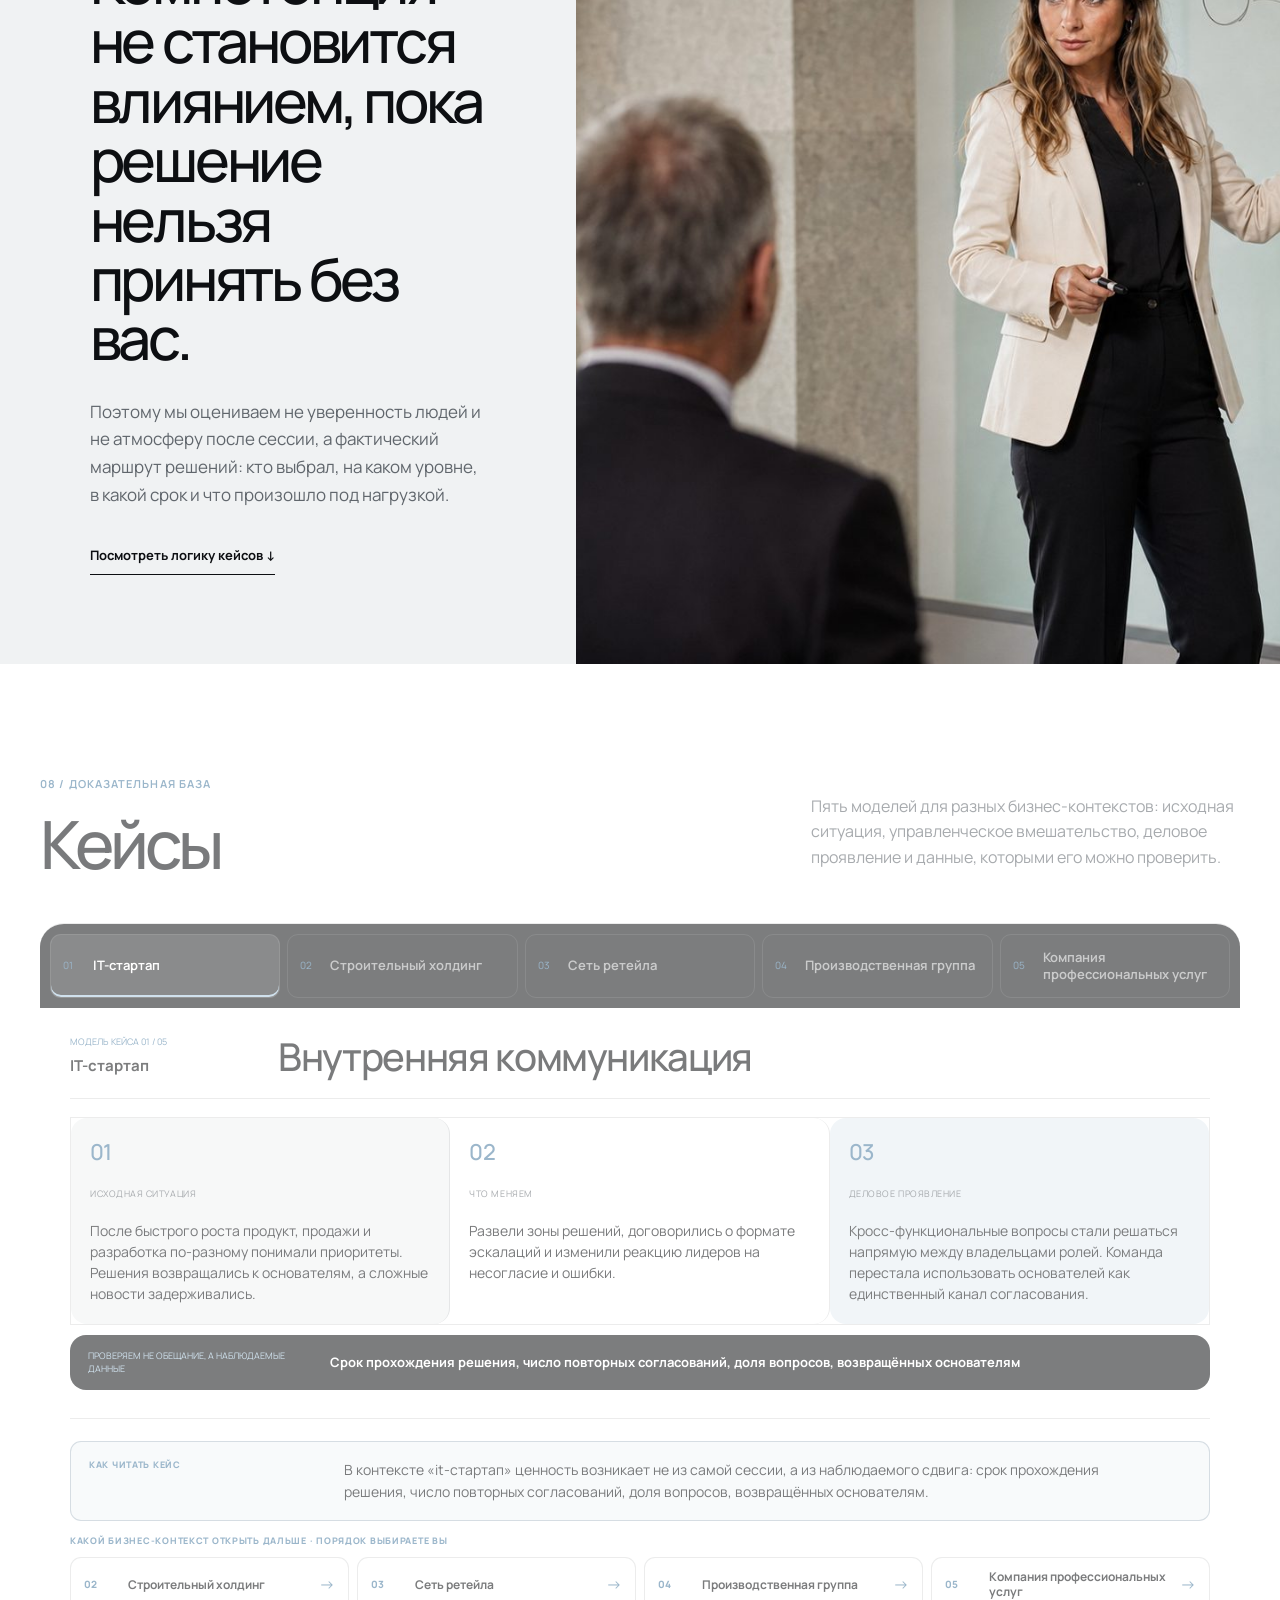
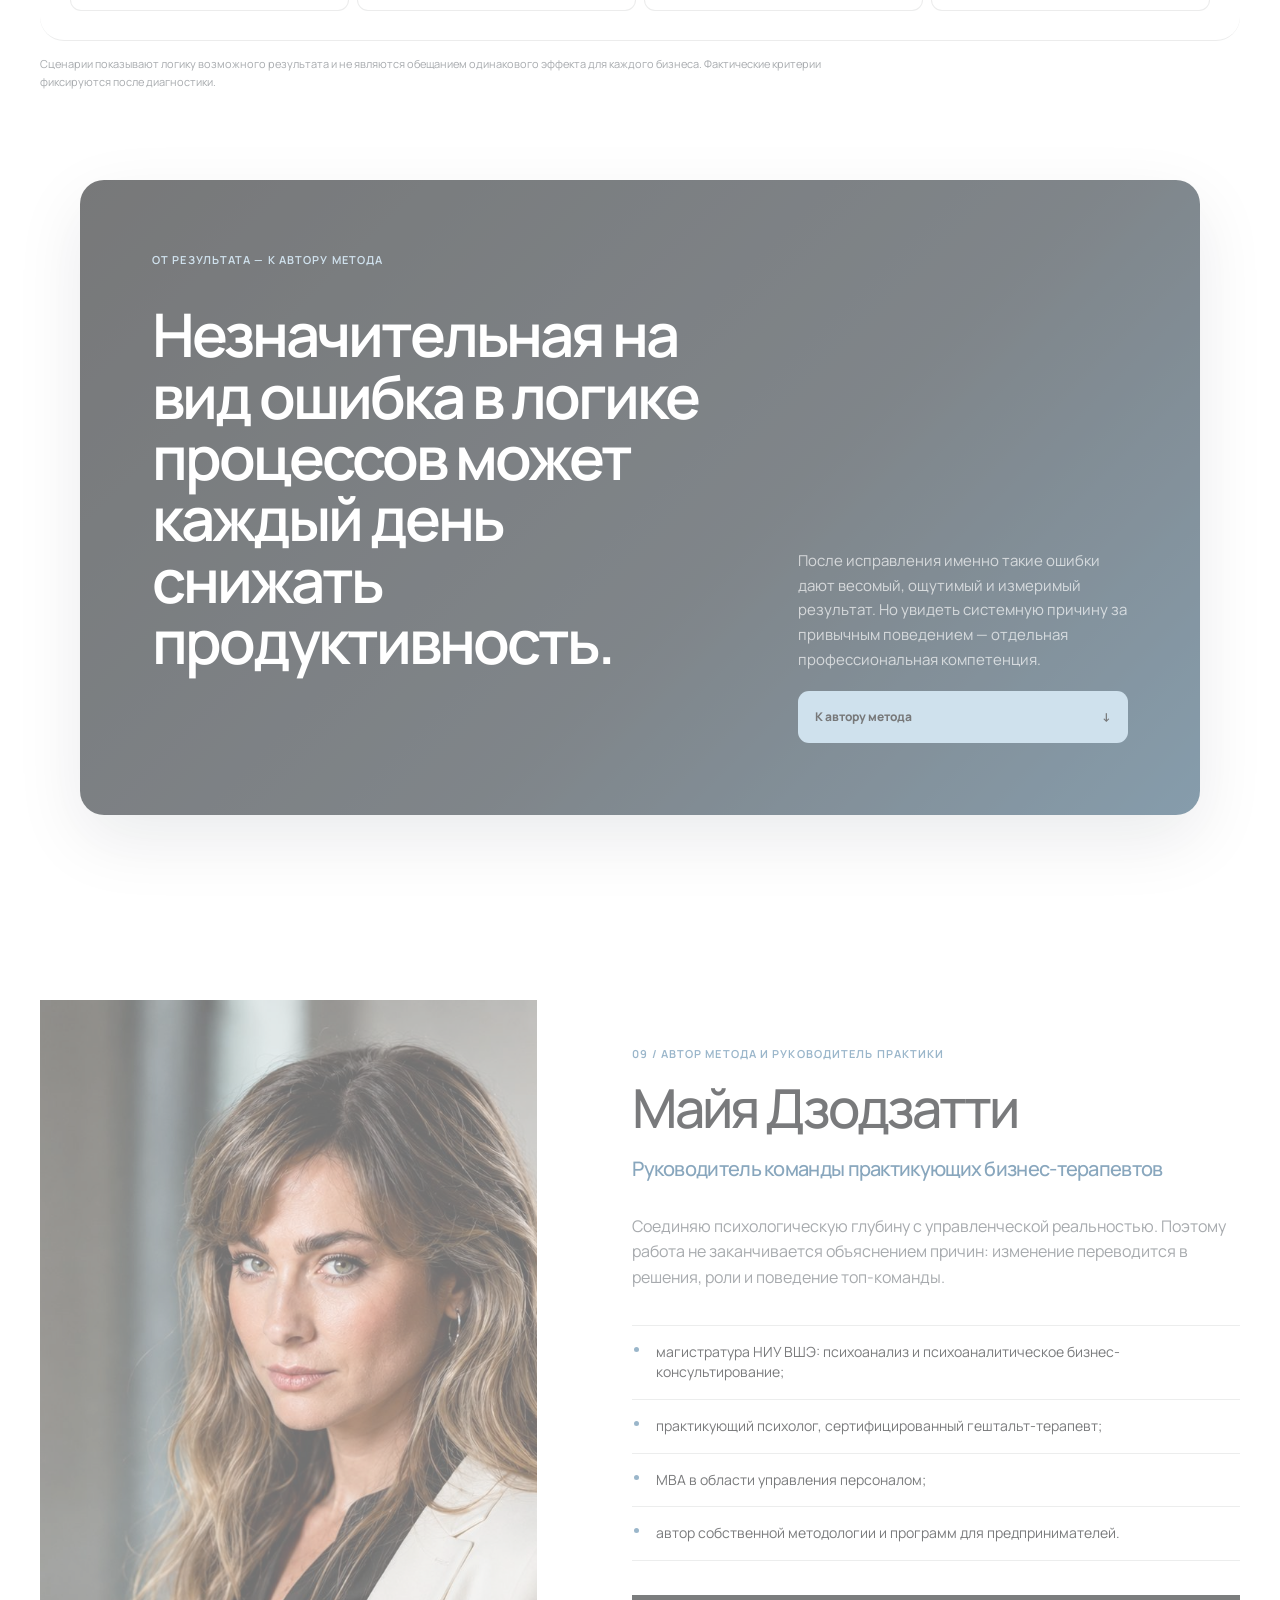
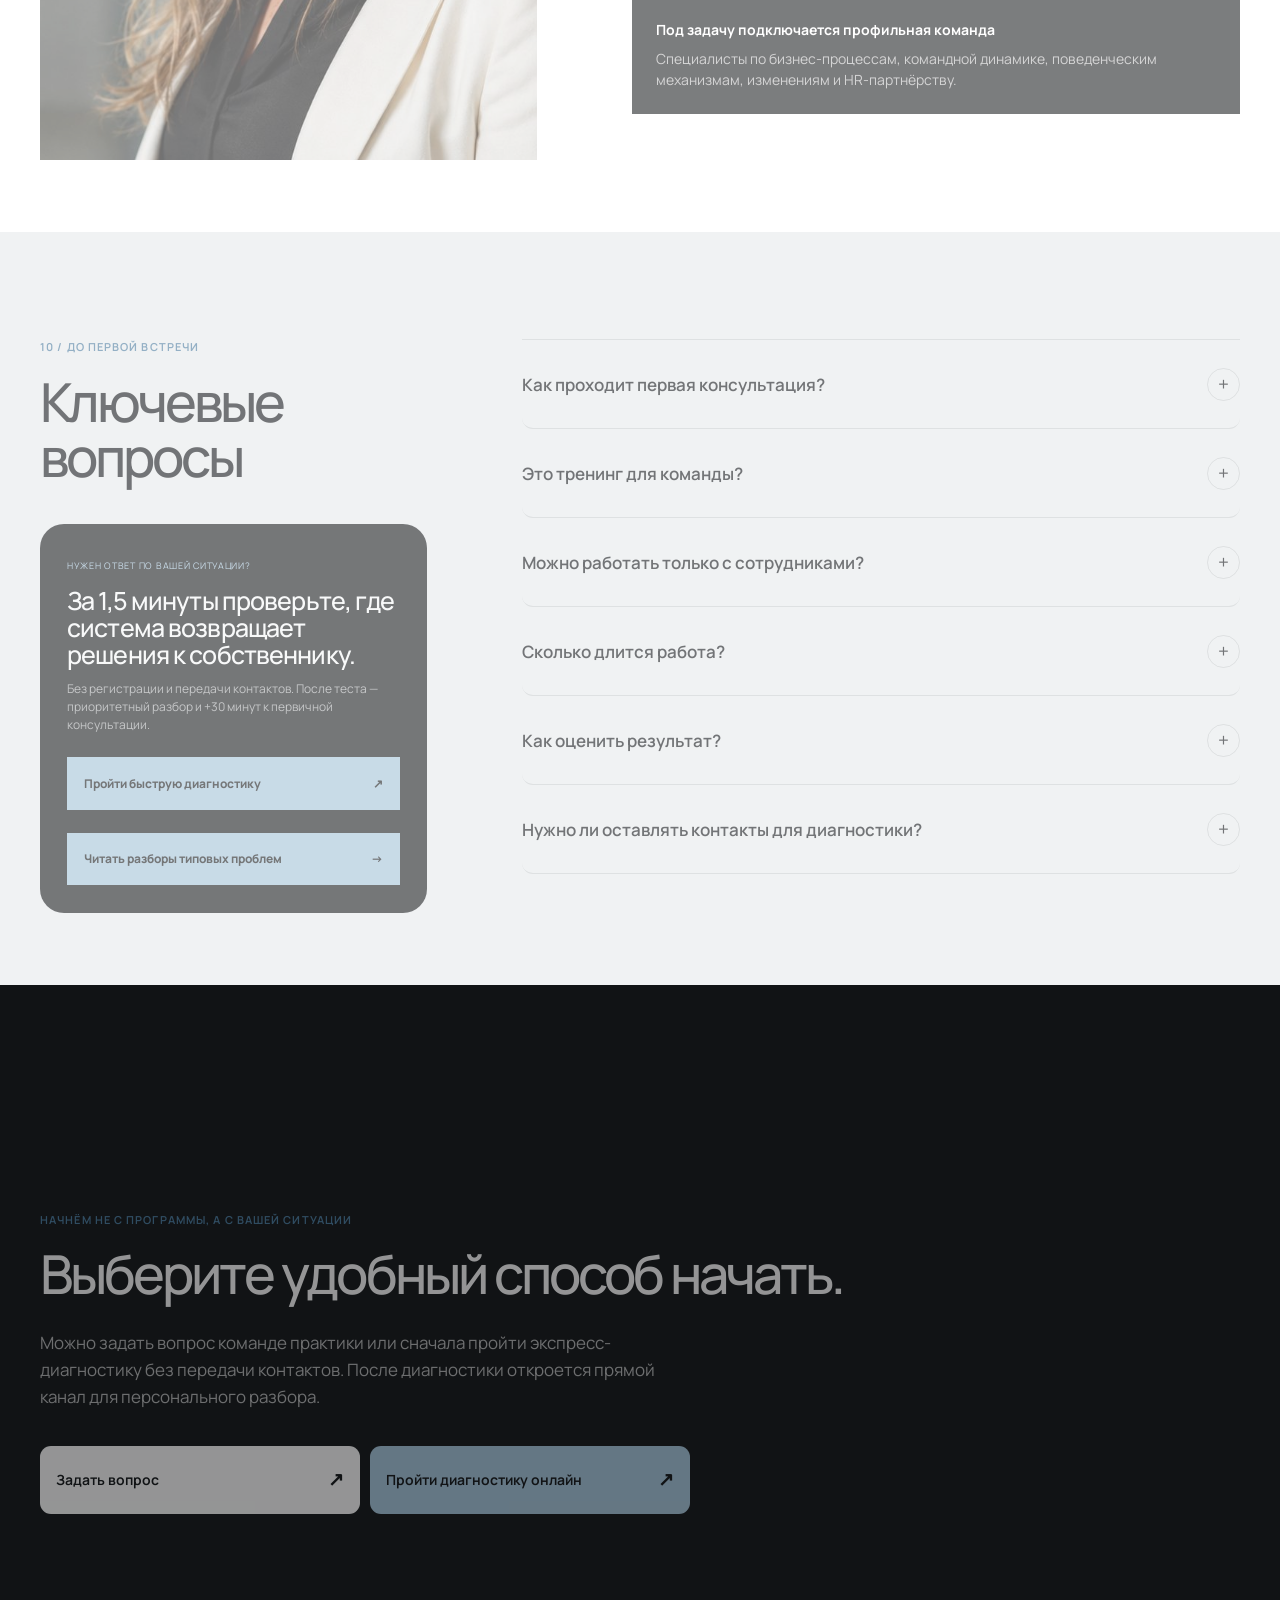
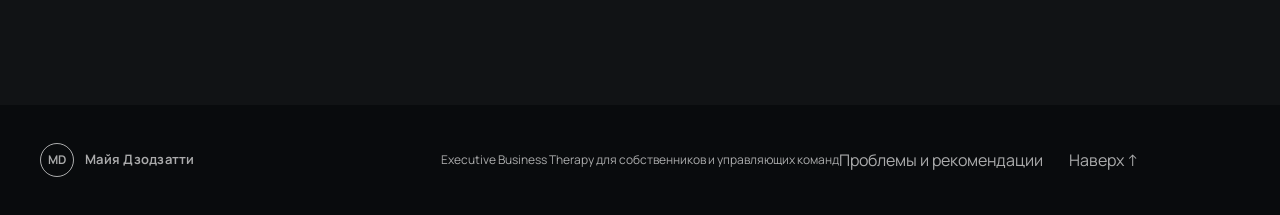
==== commit 5fa76358: "Add files via upload" ====
--- a/index.html
+++ b/index.html
@@ -1 +1 @@
-<!DOCTYPE html><html lang="ru" data-theme="mono"><head><meta charSet="utf-8"/><meta name="viewport" content="width=device-width, initial-scale=1"/><link rel="preload" as="image" href="/assets/maya-stage.jpg"/><link rel="preload" as="image" href="/assets/maya-session.jpg"/><link rel="preload" as="image" href="/assets/maya-principle-new.jpg"/><link rel="preload" as="image" href="/assets/maya-workshop-new.jpg"/><link rel="preload" as="image" href="/assets/maya-portrait.jpg"/><link rel="stylesheet" href="/_next/static/chunks/0wo7thg4n67lb.css" data-precedence="next"/><link rel="preload" as="script" fetchPriority="low" href="/_next/static/chunks/15xrurgzs99gv.js"/><script src="/_next/static/chunks/0dgq26a5_oy.a.js" async=""></script><script src="/_next/static/chunks/0-pj5.i7jc7pm.js" async=""></script><script src="/_next/static/chunks/17l.~xc6lfpbi.js" async=""></script><script src="/_next/static/chunks/turbopack-0ng82xcnl-_ml.js" async=""></script><script src="/_next/static/chunks/01xlw8hd842-c.js" async=""></script><script src="/_next/static/chunks/0_t29vi~hh.tn.js" async=""></script><script src="/_next/static/chunks/05-7e8hu4rnga.js" async=""></script><script src="/_next/static/chunks/015wtugl1u6b6.js" async=""></script><link rel="preload" href="https://fonts.googleapis.com/css2?family=Manrope:wght@400;500;600;650;700;800&amp;display=swap" as="style"/><link rel="preconnect" href="https://fonts.googleapis.com"/><link rel="preconnect" href="https://fonts.gstatic.com" crossorigin="anonymous"/><title>Майя Дзодзатти — бизнес-терапия для собственников</title><meta name="description" content="Перестройка управленческой системы через собственника и топ-команду: диагностика, новые правила решений и внедрение изменений."/><link href="https://fonts.googleapis.com/css2?family=Manrope:wght@400;500;600;650;700;800&amp;display=swap" rel="stylesheet"/><script src="/_next/static/chunks/03~yq9q893hmn.js" noModule=""></script></head><body class="antialiased" style="--font-site-sans:&#x27;Manrope&#x27;"><div hidden=""><!--$--><!--/$--></div><main><header class="site-header"><a class="brand" href="#top" aria-label="На начало страницы"><span class="brand-mark">MD</span><span>Майя Дзодзатти</span></a><nav aria-label="Навигация по странице"><a href="#format">Метод</a><a href="#result">Результат</a><a href="#cases">Кейсы</a><a href="#about">Экспертиза</a><a href="/insights">Проблемы и рекомендации</a></nav><div class="header-actions"><div class="language-switcher" aria-label="Выбор языка"><a aria-current="page" href="/">RU</a><span aria-hidden="true">/</span><a href="/en/">EN</a></div><a class="header-diagnostic" href="/diagnostic">Диагностика</a><a class="header-cta" href="https://t.me/valeria_preuss" target="_blank" rel="noreferrer">Обсудить задачу</a></div></header><section class="hero" id="top"><div class="hero-media" aria-hidden="true"><img src="/assets/maya-stage.jpg" alt=""/><div class="hero-shade"></div></div><div class="hero-copy" data-reveal="true"><p class="eyebrow">Executive Business Therapy / собственник бизнеса · CEO · C-level руководитель</p><h1>Бизнес не должен держаться <span>на вашем напряжении.</span></h1><p class="hero-lead">Перестраиваем управленческую систему, когда рост компании упирается не в рынок и не в компетенции людей, а в способ принимать решения, распределять ответственность и реагировать на ошибки.</p><div class="hero-actions"><a class="button button-primary" href="https://t.me/valeria_preuss" target="_blank" rel="noreferrer">Запросить бесплатную консультацию <span>↗</span></a><a class="text-link" href="/diagnostic">Пройти диагностику →</a></div></div><div class="proof-strip" data-reveal="true"><div><strong>12+</strong><span>лет работы с предпринимателями и управленцами</span></div><div><strong>500+</strong><span>разобранных бизнес-кейсов</span></div><div><strong>9 500+</strong><span>часов практической работы с клиентами</span></div></div></section><section class="manifesto section-dark" data-reveal="true"><p class="section-index">01 / управленческая проблема</p><blockquote>Если без собственника всё замедляется — <em>бизнес оплачивает слабость системы его временем.</em></blockquote><p>Чем сильнее лидер компенсирует недостатки управления собой, тем меньше причин у команды становиться самостоятельнее. Смена людей не исправляет механизм, который снова создаёт то же поведение.</p></section><section class="entry-diagnostic section-light" id="diagnostic"><div class="entry-heading"><p class="section-index">02 / быстрая проверка</p><h2>Проблема точно в квалификации команды?</h2><p>Четыре вопроса дадут предварительный вывод. Даже одно «да» — основание проверить систему глубже.</p></div><div class="entry-mini-progress"><span>Мини-опрос</span><i><b style="width:0%"></b></i><strong>0<!-- --> / <!-- -->4</strong></div><div class="entry-question-grid"><article class=""><span>0<!-- -->1</span><h3>Даже типовые решения ждут вашего подтверждения?</h3><div role="group" aria-label="Ответ на вопрос 1"><button type="button" aria-pressed="false">Да</button><button type="button" aria-pressed="false">Нет</button></div></article><article class=""><span>0<!-- -->2</span><h3>Сильные руководители согласуют спорные вопросы через вас?</h3><div role="group" aria-label="Ответ на вопрос 2"><button type="button" aria-pressed="false">Да</button><button type="button" aria-pressed="false">Нет</button></div></article><article class=""><span>0<!-- -->3</span><h3>Плохие новости доходят до вас позже, чем хорошие?</h3><div role="group" aria-label="Ответ на вопрос 3"><button type="button" aria-pressed="false">Да</button><button type="button" aria-pressed="false">Нет</button></div></article><article class=""><span>0<!-- -->4</span><h3>Рост компании увеличивает число эскалаций лично к вам?</h3><div role="group" aria-label="Ответ на вопрос 4"><button type="button" aria-pressed="false">Да</button><button type="button" aria-pressed="false">Нет</button></div></article></div><div class="entry-conclusion entry-conclusion-pending" aria-live="polite"><div><small>Рабочая гипотеза</small><strong>Ответьте на все четыре вопроса — мини-опрос покажет, есть ли основание проверять систему глубже.</strong></div><p>Предварительный итог появится здесь. Переход к полной диагностике останется вашим выбором.</p></div></section><section class="editorial-photo editorial-photo-a"><div class="editorial-photo-media"><img src="/assets/maya-session.jpg" alt="Рабочая сессия Майи с управленческой командой"/></div><div class="editorial-photo-copy"><p class="section-index">Поведенческий механизм</p><h2>Сильная команда может выглядеть слабой, если системе безопаснее ждать собственника.</h2><p>Люди адаптируются не к формальной структуре, а к тому, за что в реальности наказывают, что одобряют и кто в итоге принимает сложное решение.</p><a href="/diagnostic">Проверить повторяющийся сценарий <span>↗</span></a></div></section><section class="loss-section section-dark" id="losses"><div class="section-heading split-heading" data-reveal="true"><div><p class="section-index">03 / скрытые потери</p><h2>Слабость системы редко выглядит как одна крупная потеря.</h2></div><p>Цена складывается из задержек решений, неиспользованной компетенции команды и времени собственника, которое уходит на компенсацию управленческих разрывов.</p></div><div class="loss-workbench" data-reveal="true"><div class="loss-selector "><div><small>Выберите наблюдаемый сигнал</small><strong>Где система начинает терять деньги?</strong></div><div class="loss-channels" role="tablist" aria-label="Контуры скрытых потерь"><button type="button" role="tab" aria-selected="true" class="is-active"><span>0<!-- -->1</span><div><strong>Скорость решений</strong></div></button><button type="button" role="tab" aria-selected="false" class=""><span>0<!-- -->2</span><div><strong>Сильные люди</strong></div></button><button type="button" role="tab" aria-selected="false" class=""><span>0<!-- -->3</span><div><strong>Время собственника</strong></div></button></div></div><div class="loss-inspector" id="loss-detail" role="tabpanel" aria-live="polite"><div class="loss-route" aria-label="Логика выбранной скрытой потери"><article><small>Наблюдаемый сигнал</small><strong>Скорость решений</strong></article><i>→</i><article><small>Что происходит в системе</small><strong>Возможность проходит раньше согласования</strong></article><i>→</i><article class="is-loss"><small>Во что это превращается</small><strong>Бизнес теряет скорость</strong></article></div><div class="loss-inspector-head"><small>Контур потери 0<!-- -->1</small><h3>Бизнес теряет скорость</h3><p>Возможности проходят быстрее, чем цепочка согласований. Цена проявляется не одной суммой, а накопленным опозданием бизнеса.</p></div><div class="loss-evidence-grid"><div class="loss-signs"><small>Как это видно в работе</small><div><span>0<!-- -->1</span><p>решения зависают без собственника</p></div><div><span>0<!-- -->2</span><p>приоритеты меняются быстрее исполнения</p></div><div><span>0<!-- -->3</span><p>одни вопросы согласуются повторно</p></div></div><div class="loss-evidence-side"><div class="loss-measure"><small>Что начинаем измерять</small><strong>Время от постановки вопроса до решения и доля повторных согласований</strong></div><div class="loss-question"><small>Диагностический вопрос</small><p>Сколько решений за последние две недели ожидали одного человека дольше, чем требовала сама задача?</p></div></div></div><div class="reading-continuation"><div class="reading-bridge"><small>Почему это ведёт дальше</small><p>Контур «<!-- -->скорость решений<!-- -->» показывает цену симптома. Но устойчивое изменение начинается только там, где меняется механизм, который снова создаёт эту потерю.</p></div><div class="remaining-choices"><small>Что разобрать следующим · порядок выбираете вы</small><div><button type="button"><span>0<!-- -->2</span><strong>Сильные люди</strong><i>→</i></button><button type="button"><span>0<!-- -->3</span><strong>Время собственника</strong><i>→</i></button></div></div></div></div></div><p class="insights-inline" data-reveal="true">Похожие сбои — с механизмами и первыми шагами — разобраны в разделе <a href="/insights">«Проблемы и рекомендации»</a>.</p></section><section class="principle-photo" id="principle"><div class="principle-photo-copy"><p class="section-index">04 / профессиональная позиция</p><h2>Мы не обещаем «идеальную команду».</h2><p class="principle-aside">Таких нет.</p><p>Мы строим систему, которая <strong>не требует</strong> от собственника быть её <em>единственной опорой</em>.</p></div><div class="principle-photo-media"><img src="/assets/maya-principle-new.jpg" alt="Майя Дзодзатти"/></div></section><section class="offer section-light" id="format"><div class="section-heading split-heading" data-reveal="true"><div><p class="section-index">05 / решение</p><p class="offer-label">Executive Business Therapy</p><h2>Не лечим симптом. Меняем механизм и проверяем его в работе.</h2></div><p>Каждый этап оставляет рабочий управленческий артефакт: карту эпизодов, новый протокол лидера, матрицу решений и контур проверки под нагрузкой.</p></div><div class="method-console" data-reveal="true"><div class="method-index " role="tablist" aria-label="Этапы работы"><button type="button" role="tab" aria-selected="true" class="is-active"><span>01</span><div><strong>Диагностика системы</strong><small>Карта управленческих ограничений</small></div><i>→</i></button><button type="button" role="tab" aria-selected="false" class=""><span>02</span><div><strong>Работа с собственником</strong><small>Новая позиция в критических ситуациях</small></div><i>→</i></button><button type="button" role="tab" aria-selected="false" class=""><span>03</span><div><strong>Перенастройка топ-команды</strong><small>Рабочие правила взаимодействия</small></div><i>→</i></button><button type="button" role="tab" aria-selected="false" class=""><span>04</span><div><strong>Внедрение и контроль</strong><small>Устойчивая управленческая практика</small></div><i>→</i></button></div><div class="method-panel" id="method-detail" role="tabpanel" aria-live="polite"><div class="method-panel-head"><div><p class="console-label">Этап <!-- -->01<!-- --> / 04</p><h3>Диагностика системы</h3><p>Разбираем решения, роли, ответственность, коммуникации и ограничения роста — не по декларациям, а по повторяющимся ситуациям.</p></div><dl><div><dt>Участники</dt><dd>Собственник и ключевые управленцы</dd></div><div><dt>На выходе</dt><dd>Карта управленческих ограничений</dd></div><div><dt>Подтверждение</dt><dd>Зафиксированные критерии результата</dd></div></dl></div><div class="stage-artifact artifact-diagnostic" aria-label="Фрагмент карты повторяющихся управленческих эпизодов"><div class="artifact-head"><small>Рабочий артефакт 01</small><strong>Карта повторяющихся эпизодов</strong><span>Фрагмент</span></div><div class="episode-register"><div class="register-head"><span>Ситуация</span><span>Текущий маршрут</span><span>Ограничение</span></div><div><strong>Срыв срока проекта</strong><span>Руководитель → собственник → функция</span><em>решение возвращается наверх</em></div><div><strong>Коммерческое исключение</strong><span>Продажи → финансы → собственник</span><em>нет порога самостоятельности</em></div><div><strong>Ошибка команды</strong><span>Исполнитель → руководитель → пауза</span><em>поздняя эскалация</em></div></div><div class="artifact-output"><small>Результат этапа</small><strong>Не список жалоб, а карта механизмов, которые повторяются в разных ситуациях.</strong></div></div><div class="stage-progress" aria-label="Пройдено 1 из 4 этапов"><span>1<!-- --> / 4</span><i><b style="width:25%"></b></i><small>Маршрут работы определяется после диагностики; этапы не являются универсальным пакетом.</small></div><div class="reading-continuation"><div class="reading-bridge"><small>Связь этапа с результатом</small><p>После этапа «<!-- -->диагностика системы<!-- -->» должен остаться не вывод, а рабочий результат: <!-- -->карта управленческих ограничений<!-- -->. Его ценность определяется тем, изменил ли он реальные решения.</p></div><div class="remaining-choices"><small>Какой этап открыть дальше · порядок не фиксирован</small><div><button type="button"><span>02</span><strong>Работа с собственником</strong><i>→</i></button><button type="button"><span>03</span><strong>Перенастройка топ-команды</strong><i>→</i></button><button type="button"><span>04</span><strong>Внедрение и контроль</strong><i>→</i></button></div></div></div></div></div></section><section class="outcomes section-paper" id="result"><div class="section-heading split-heading" data-reveal="true"><div><p class="section-index">06 / доказательство результата</p><h2>Результат начинается с базовой линии, а не с обещания.</h2></div><p>До вмешательства фиксируем, как система работает сейчас. После — проверяем тот же тип решений по тем же источникам данных.</p></div><div class="measurement-protocol" data-reveal="true"><div class="metric-selector "><div><small>Выберите показатель</small><strong>Что именно должно измениться в работе?</strong></div><div class="metric-index" role="tablist" aria-label="Показатели результата"><button type="button" role="tab" aria-selected="true" class="is-active"><span>0<!-- -->1</span><div><strong>Скорость решений</strong></div></button><button type="button" role="tab" aria-selected="false" class=""><span>0<!-- -->2</span><div><strong>Уровень эскалаций</strong></div></button><button type="button" role="tab" aria-selected="false" class=""><span>0<!-- -->3</span><div><strong>Самостоятельность ролей</strong></div></button><button type="button" role="tab" aria-selected="false" class=""><span>0<!-- -->4</span><div><strong>Повторяемость конфликтов</strong></div></button></div></div><div class="metric-workbench"><div class="metric-panel" id="metric-detail" role="tabpanel" aria-live="polite"><div class="metric-panel-head"><small>Логика проверки показателя 0<!-- -->1</small><h3>Скорость решений</h3><p>Один показатель — одна проверяемая цепочка. Каждый следующий шаг опирается на предыдущий.</p></div><div class="metric-route" aria-label="Как проверяем изменение показателя Скорость решений"><article><span>00</span><small>Фиксируем исходное состояние</small><p>Медианное время от появления вопроса до принятого решения и число возвратов на повторное согласование.</p></article><i>→</i><article><span>01</span><small>Определяем управленческий сдвиг</small><p>Решение принимается на установленном уровне в согласованный срок, без лишнего круга наверх.</p></article><i>→</i><article class="is-proof"><span>02</span><small>Подтверждаем изменившуюся практику</small><p>Сравниваем одинаковые типы решений до вмешательства и после закрепления новых границ.</p></article></div><dl class="metric-evidence"><div><dt>Источник данных</dt><dd>Журнал решений, протоколы встреч, проектные трекеры</dd></div><div><dt>Ритм проверки</dt><dd>Еженедельно</dd></div></dl><div class="reading-continuation"><div class="reading-bridge"><small>Почему это доказательство</small><p>Для показателя «<!-- -->скорость решений<!-- -->» важна не уверенность после сессии, а повторяемое изменение по тем же данным: <!-- -->журнал решений, протоколы встреч, проектные трекеры<!-- -->.</p></div><div class="remaining-choices"><small>Какой показатель проверить дальше · порядок выбираете вы</small><div><button type="button"><span>0<!-- -->2</span><strong>Уровень эскалаций</strong><i>→</i></button><button type="button"><span>0<!-- -->3</span><strong>Самостоятельность ролей</strong><i>→</i></button><button type="button"><span>0<!-- -->4</span><strong>Повторяемость конфликтов</strong><i>→</i></button></div></div></div></div></div></div><p class="measurement-note" data-reveal="true"><strong>Принцип измерения:</strong> набор показателей определяется задачей конкретного бизнеса. Мы не обещаем цифры до изучения системы.</p></section><section class="editorial-photo editorial-photo-b" id="case-logic"><div class="editorial-photo-media"><img src="/assets/maya-workshop-new.jpg" alt="Майя Дзодзатти ведёт рабочую сессию руководителей"/></div><div class="editorial-photo-copy"><p class="section-index">07 / управленческий парадокс</p><h2>Компетенция не становится влиянием, пока решение нельзя принять без вас.</h2><p>Поэтому мы оцениваем не уверенность людей и не атмосферу после сессии, а фактический маршрут решений: кто выбрал, на каком уровне, в какой срок и что произошло под нагрузкой.</p><a href="#cases">Посмотреть логику кейсов <span>↓</span></a></div></section><section class="results section-light" id="cases"><div class="section-heading split-heading cases-heading" data-reveal="true"><div><p class="section-index">08 / доказательная база</p><h2>Кейсы</h2></div><p>Пять моделей для разных бизнес-контекстов: исходная ситуация, управленческое вмешательство, деловое проявление и данные, которыми его можно проверить.</p></div><div class="case-library" data-reveal="true"><div class="case-index " role="tablist" aria-label="Бизнес-сценарии результата"><button type="button" role="tab" aria-selected="true" class="is-active"><span>0<!-- -->1</span><div><strong>IT-стартап</strong></div></button><button type="button" role="tab" aria-selected="false" class=""><span>0<!-- -->2</span><div><strong>Строительный холдинг</strong></div></button><button type="button" role="tab" aria-selected="false" class=""><span>0<!-- -->3</span><div><strong>Сеть ретейла</strong></div></button><button type="button" role="tab" aria-selected="false" class=""><span>0<!-- -->4</span><div><strong>Производственная группа</strong></div></button><button type="button" role="tab" aria-selected="false" class=""><span>0<!-- -->5</span><div><strong>Компания профессиональных услуг</strong></div></button></div><div class="case-file" id="case-detail" role="tabpanel" aria-live="polite"><div class="case-file-head"><div><small>Модель кейса 0<!-- -->1<!-- --> / 05</small><strong>IT-стартап</strong></div><h3>Внутренняя коммуникация</h3></div><div class="case-comparison"><article><span>01</span><small>Исходная ситуация</small><p>После быстрого роста продукт, продажи и разработка по-разному понимали приоритеты. Решения возвращались к основателям, а сложные новости задерживались.</p></article><article><span>02</span><small>Что меняем</small><p>Развели зоны решений, договорились о формате эскалаций и изменили реакцию лидеров на несогласие и ошибки.</p></article><article class="case-result"><span>03</span><small>Деловое проявление</small><p>Кросс-функциональные вопросы стали решаться напрямую между владельцами ролей. Команда перестала использовать основателей как единственный канал согласования.</p></article></div><div class="case-proof"><small>Проверяем не обещание, а наблюдаемые данные</small><strong>Срок прохождения решения, число повторных согласований, доля вопросов, возвращённых основателям</strong></div><div class="reading-continuation"><div class="reading-bridge"><small>Как читать кейс</small><p>В контексте «<!-- -->it-стартап<!-- -->» ценность возникает не из самой сессии, а из наблюдаемого сдвига: <!-- -->срок прохождения решения, число повторных согласований, доля вопросов, возвращённых основателям<!-- -->.</p></div><div class="remaining-choices"><small>Какой бизнес-контекст открыть дальше · порядок выбираете вы</small><div><button type="button"><span>0<!-- -->2</span><strong>Строительный холдинг</strong><i>→</i></button><button type="button"><span>0<!-- -->3</span><strong>Сеть ретейла</strong><i>→</i></button><button type="button"><span>0<!-- -->4</span><strong>Производственная группа</strong><i>→</i></button><button type="button"><span>0<!-- -->5</span><strong>Компания профессиональных услуг</strong><i>→</i></button></div></div></div></div></div><p class="results-note" data-reveal="true">Сценарии показывают логику возможного результата и не являются обещанием одинакового эффекта для каждого бизнеса. Фактические критерии фиксируются после диагностики.</p></section><section class="case-to-expert" id="case-conclusion" data-reveal="true"><p class="section-index">От результата — к автору метода</p><h2>Незначительная на вид ошибка в логике процессов может каждый день снижать продуктивность.</h2><p>После исправления именно такие ошибки дают весомый, ощутимый и измеримый результат. Но увидеть системную причину за привычным поведением — отдельная профессиональная компетенция.</p><a href="#about">К автору метода <span>↓</span></a></section><section class="about section-light" id="about"><div class="about-image" data-reveal="true"><img src="/assets/maya-portrait.jpg" alt="Майя Дзодзатти, руководитель команды бизнес-терапевтов"/></div><div class="about-copy" data-reveal="true"><p class="section-index">09 / автор метода и руководитель практики</p><h2>Майя Дзодзатти</h2><p class="about-role">Руководитель команды практикующих бизнес-терапевтов</p><p>Соединяю психологическую глубину с управленческой реальностью. Поэтому работа не заканчивается объяснением причин: изменение переводится в решения, роли и поведение топ-команды.</p><ul class="credentials"><li>магистратура НИУ ВШЭ: психоанализ и психоаналитическое бизнес-консультирование;</li><li>практикующий психолог, сертифицированный гештальт-терапевт;</li><li>MBA в области управления персоналом;</li><li>автор собственной методологии и программ для предпринимателей.</li></ul><div class="team-note"><strong>Под задачу подключается профильная команда</strong><p>Специалисты по бизнес-процессам, командной динамике, поведенческим механизмам, изменениям и HR-партнёрству.</p></div></div></section><section class="faq section-paper"><div class="faq-heading" data-reveal="true"><div class="section-heading"><p class="section-index">10 / до первой встречи</p><h2>Ключевые вопросы</h2></div><div class="faq-diagnostic-invite"><small>Нужен ответ по вашей ситуации?</small><strong>За 1,5 минуты проверьте, где система возвращает решения к собственнику.</strong><p>Без регистрации и передачи контактов. После теста — приоритетный разбор и +30 минут к первичной консультации.</p><a href="/diagnostic">Пройти быструю диагностику <span>↗</span></a><a class="faq-insights-link" href="/insights">Читать разборы типовых проблем <span>→</span></a></div></div><div class="faq-list" data-reveal="true"><details><summary>Как проходит первая консультация?<span>+</span></summary><p>Это бесплатный 40-минутный звонок один на один с собственником, CEO или C-level руководителем — без команды. Задача встречи: разобрать один повторяющийся управленческий сюжет и понять, требуется ли более глубокая диагностика.</p></details><details><summary>Это тренинг для команды?<span>+</span></summary><p>Нет. Тренинг добавляет знания. Здесь меняется сама управленческая система: маршруты решений, распределение ответственности и закреплённое поведение.</p></details><details><summary>Можно работать только с сотрудниками?<span>+</span></summary><p>Нет. Если собственник или управляющий директор не участвует, команда быстро возвращается к поведению, безопасному в прежней системе.</p></details><details><summary>Сколько длится работа?<span>+</span></summary><p>Формат и длительность определяются после первичной диагностики. Одинаковая программа для бизнесов с разной архитектурой была бы признаком слабого метода.</p></details><details><summary>Как оценить результат?<span>+</span></summary><p>До начала работы фиксируются наблюдаемые критерии: скорость решений, число эскалаций, самостоятельность ролей, повторяемость конфликтов и показатели конкретной задачи.</p></details><details><summary>Нужно ли оставлять контакты для диагностики?<span>+</span></summary><p>Нет. Результат формируется прямо в браузере без имени, телефона и e-mail. Решение обратиться за персональным разбором вы принимаете самостоятельно после просмотра анализа.</p></details></div></section><section class="final-cta"><div class="final-copy" data-reveal="true"><p class="section-index">Начнём не с программы, а с вашей ситуации</p><h2>Выберите удобный способ начать.</h2><p>Можно задать вопрос команде практики или сначала пройти экспресс-диагностику без передачи контактов. После диагностики откроется прямой канал для персонального разбора.</p><div class="final-actions final-actions-grid"><a class="button button-light" href="https://t.me/valeria_preuss" target="_blank" rel="noreferrer">Задать вопрос <span>↗</span></a><a class="button button-accent" href="/diagnostic">Пройти диагностику онлайн <span>↗</span></a></div></div></section><footer><div class="brand"><span class="brand-mark">MD</span><span>Майя Дзодзатти</span></div><p>Executive Business Therapy для собственников и управляющих команд</p><div class="footer-links"><a href="/insights">Проблемы и рекомендации</a><a href="#top">Наверх ↑</a></div></footer></main><!--$--><!--/$--><script src="/_next/static/chunks/15xrurgzs99gv.js" id="_R_" async=""></script><script>(self.__next_f=self.__next_f||[]).push([0])</script><script>self.__next_f.push([1,"1:\"$Sreact.fragment\"\n2:I[39756,[\"/_next/static/chunks/01xlw8hd842-c.js\",\"/_next/static/chunks/0_t29vi~hh.tn.js\"],\"default\"]\n3:I[37457,[\"/_next/static/chunks/01xlw8hd842-c.js\",\"/_next/static/chunks/0_t29vi~hh.tn.js\"],\"default\"]\n4:I[47257,[\"/_next/static/chunks/01xlw8hd842-c.js\",\"/_next/static/chunks/0_t29vi~hh.tn.js\"],\"ClientPageRoot\"]\n5:I[31713,[\"/_next/static/chunks/01xlw8hd842-c.js\",\"/_next/static/chunks/0_t29vi~hh.tn.js\",\"/_next/static/chunks/05-7e8hu4rnga.js\",\"/_next/static/chunks/015wtugl1u6b6.js\"],\"default\"]\n8:I[97367,[\"/_next/static/chunks/01xlw8hd842-c.js\",\"/_next/static/chunks/0_t29vi~hh.tn.js\"],\"OutletBoundary\"]\n9:\"$Sreact.suspense\"\nb:I[97367,[\"/_next/static/chunks/01xlw8hd842-c.js\",\"/_next/static/chunks/0_t29vi~hh.tn.js\"],\"ViewportBoundary\"]\nd:I[97367,[\"/_next/static/chunks/01xlw8hd842-c.js\",\"/_next/static/chunks/0_t29vi~hh.tn.js\"],\"MetadataBoundary\"]\nf:I[68027,[\"/_next/static/chunks/01xlw8hd842-c.js\",\"/_next/static/chunks/0_t29vi~hh.tn.js\"],\"default\",1]\n:HL[\"/_next/static/chunks/0wo7thg4n67lb.css\",\"style\"]\n:HL[\"https://fonts.googleapis.com/css2?family=Manrope:wght@400;500;600;650;700;800\u0026display=swap\",\"style\"]\n"])</script><script>self.__next_f.push([1,"0:{\"P\":null,\"c\":[\"\",\"\"],\"q\":\"\",\"i\":false,\"f\":[[[\"\",{\"children\":[\"__PAGE__\",{}]},\"$undefined\",\"$undefined\",16],[[\"$\",\"$1\",\"c\",{\"children\":[[[\"$\",\"link\",\"0\",{\"rel\":\"stylesheet\",\"href\":\"/_next/static/chunks/0wo7thg4n67lb.css\",\"precedence\":\"next\",\"crossOrigin\":\"$undefined\",\"nonce\":\"$undefined\"}],[\"$\",\"script\",\"script-0\",{\"src\":\"/_next/static/chunks/01xlw8hd842-c.js\",\"async\":true,\"nonce\":\"$undefined\"}],[\"$\",\"script\",\"script-1\",{\"src\":\"/_next/static/chunks/0_t29vi~hh.tn.js\",\"async\":true,\"nonce\":\"$undefined\"}]],[\"$\",\"html\",null,{\"lang\":\"ru\",\"data-theme\":\"mono\",\"children\":[[\"$\",\"head\",null,{\"children\":[[\"$\",\"link\",null,{\"rel\":\"preconnect\",\"href\":\"https://fonts.googleapis.com\"}],[\"$\",\"link\",null,{\"rel\":\"preconnect\",\"href\":\"https://fonts.gstatic.com\",\"crossOrigin\":\"anonymous\"}],[\"$\",\"link\",null,{\"href\":\"https://fonts.googleapis.com/css2?family=Manrope:wght@400;500;600;650;700;800\u0026display=swap\",\"rel\":\"stylesheet\"}]]}],[\"$\",\"body\",null,{\"className\":\"antialiased\",\"style\":{\"--font-site-sans\":\"'Manrope'\"},\"children\":[\"$\",\"$L2\",null,{\"parallelRouterKey\":\"children\",\"error\":\"$undefined\",\"errorStyles\":\"$undefined\",\"errorScripts\":\"$undefined\",\"template\":[\"$\",\"$L3\",null,{}],\"templateStyles\":\"$undefined\",\"templateScripts\":\"$undefined\",\"notFound\":[[[\"$\",\"title\",null,{\"children\":\"404: This page could not be found.\"}],[\"$\",\"div\",null,{\"style\":{\"fontFamily\":\"system-ui,\\\"Segoe UI\\\",Roboto,Helvetica,Arial,sans-serif,\\\"Apple Color Emoji\\\",\\\"Segoe UI Emoji\\\"\",\"height\":\"100vh\",\"textAlign\":\"center\",\"display\":\"flex\",\"flexDirection\":\"column\",\"alignItems\":\"center\",\"justifyContent\":\"center\"},\"children\":[\"$\",\"div\",null,{\"children\":[[\"$\",\"style\",null,{\"dangerouslySetInnerHTML\":{\"__html\":\"body{color:#000;background:#fff;margin:0}.next-error-h1{border-right:1px solid rgba(0,0,0,.3)}@media (prefers-color-scheme:dark){body{color:#fff;background:#000}.next-error-h1{border-right:1px solid rgba(255,255,255,.3)}}\"}}],[\"$\",\"h1\",null,{\"className\":\"next-error-h1\",\"style\":{\"display\":\"inline-block\",\"margin\":\"0 20px 0 0\",\"padding\":\"0 23px 0 0\",\"fontSize\":24,\"fontWeight\":500,\"verticalAlign\":\"top\",\"lineHeight\":\"49px\"},\"children\":404}],[\"$\",\"div\",null,{\"style\":{\"display\":\"inline-block\"},\"children\":[\"$\",\"h2\",null,{\"style\":{\"fontSize\":14,\"fontWeight\":400,\"lineHeight\":\"49px\",\"margin\":0},\"children\":\"This page could not be found.\"}]}]]}]}]],[]],\"forbidden\":\"$undefined\",\"unauthorized\":\"$undefined\"}]}]]}]]}],{\"children\":[[\"$\",\"$1\",\"c\",{\"children\":[[\"$\",\"$L4\",null,{\"Component\":\"$5\",\"serverProvidedParams\":{\"searchParams\":{},\"params\":{},\"promises\":[\"$@6\",\"$@7\"]}}],[[\"$\",\"script\",\"script-0\",{\"src\":\"/_next/static/chunks/05-7e8hu4rnga.js\",\"async\":true,\"nonce\":\"$undefined\"}],[\"$\",\"script\",\"script-1\",{\"src\":\"/_next/static/chunks/015wtugl1u6b6.js\",\"async\":true,\"nonce\":\"$undefined\"}]],[\"$\",\"$L8\",null,{\"children\":[\"$\",\"$9\",null,{\"name\":\"Next.MetadataOutlet\",\"children\":\"$@a\"}]}]]}],{},null,false,null]},null,false,null],[\"$\",\"$1\",\"h\",{\"children\":[null,[\"$\",\"$Lb\",null,{\"children\":\"$Lc\"}],[\"$\",\"div\",null,{\"hidden\":true,\"children\":[\"$\",\"$Ld\",null,{\"children\":[\"$\",\"$9\",null,{\"name\":\"Next.Metadata\",\"children\":\"$Le\"}]}]}],null]}],false]],\"m\":\"$undefined\",\"G\":[\"$f\",[[\"$\",\"link\",\"0\",{\"rel\":\"stylesheet\",\"href\":\"/_next/static/chunks/0wo7thg4n67lb.css\",\"precedence\":\"next\",\"crossOrigin\":\"$undefined\",\"nonce\":\"$undefined\"}]]],\"S\":true,\"h\":null,\"s\":\"$undefined\",\"l\":\"$undefined\",\"p\":\"$undefined\",\"d\":\"$undefined\",\"b\":\"bIhPPyzuYgQP76P_6r9p7\"}\n"])</script><script>self.__next_f.push([1,"6:{}\n7:\"$0:f:0:1:1:children:0:props:children:0:props:serverProvidedParams:params\"\n"])</script><script>self.__next_f.push([1,"c:[[\"$\",\"meta\",\"0\",{\"charSet\":\"utf-8\"}],[\"$\",\"meta\",\"1\",{\"name\":\"viewport\",\"content\":\"width=device-width, initial-scale=1\"}]]\n"])</script><script>self.__next_f.push([1,"a:null\ne:[[\"$\",\"title\",\"0\",{\"children\":\"Майя Дзодзатти — бизнес-терапия для собственников\"}],[\"$\",\"meta\",\"1\",{\"name\":\"description\",\"content\":\"Перестройка управленческой системы через собственника и топ-команду: диагностика, новые правила решений и внедрение изменений.\"}]]\n"])</script></body></html>+<!DOCTYPE html><html lang="ru" data-theme="mono"><head><meta charSet="utf-8"/><meta name="viewport" content="width=device-width, initial-scale=1"/><link rel="preload" as="image" href="/assets/maya-stage.jpg"/><link rel="preload" as="image" href="/assets/maya-session.jpg"/><link rel="preload" as="image" href="/assets/maya-principle-new.jpg"/><link rel="preload" as="image" href="/assets/maya-workshop-new.jpg"/><link rel="preload" as="image" href="/assets/maya-portrait.jpg"/><link rel="stylesheet" href="/_next/static/chunks/0wo7thg4n67lb.css" data-precedence="next"/><link rel="preload" as="script" fetchPriority="low" href="/_next/static/chunks/15xrurgzs99gv.js"/><script src="/_next/static/chunks/0dgq26a5_oy.a.js" async=""></script><script src="/_next/static/chunks/0-pj5.i7jc7pm.js" async=""></script><script src="/_next/static/chunks/17l.~xc6lfpbi.js" async=""></script><script src="/_next/static/chunks/turbopack-0ng82xcnl-_ml.js" async=""></script><script src="/_next/static/chunks/01xlw8hd842-c.js" async=""></script><script src="/_next/static/chunks/0_t29vi~hh.tn.js" async=""></script><script src="/_next/static/chunks/05-7e8hu4rnga.js" async=""></script><script src="/_next/static/chunks/0k-k7x4u16-a1.js" async=""></script><link rel="preload" href="https://fonts.googleapis.com/css2?family=Manrope:wght@400;500;600;650;700;800&amp;display=swap" as="style"/><link rel="preconnect" href="https://fonts.googleapis.com"/><link rel="preconnect" href="https://fonts.gstatic.com" crossorigin="anonymous"/><title>Майя Дзодзатти — бизнес-терапия для собственников</title><meta name="description" content="Перестройка управленческой системы через собственника и топ-команду: диагностика, новые правила решений и внедрение изменений."/><link href="https://fonts.googleapis.com/css2?family=Manrope:wght@400;500;600;650;700;800&amp;display=swap" rel="stylesheet"/><script src="/_next/static/chunks/03~yq9q893hmn.js" noModule=""></script></head><body class="antialiased" style="--font-site-sans:&#x27;Manrope&#x27;"><div hidden=""><!--$--><!--/$--></div><main><header class="site-header"><a class="brand" href="#top" aria-label="На начало страницы"><span class="brand-mark">MD</span><span>Майя Дзодзатти</span></a><nav aria-label="Навигация по странице"><a href="#format">Метод</a><a href="#result">Результат</a><a href="#cases">Кейсы</a><a href="#about">Экспертиза</a><a href="/insights">Проблемы и рекомендации</a></nav><div class="header-actions"><div class="language-switcher" aria-label="Выбор языка"><a aria-current="page" href="/">RU</a><span aria-hidden="true">/</span><a href="/en/">EN</a></div><a class="header-diagnostic" href="/diagnostic">Диагностика</a><a class="header-cta" href="https://t.me/valeria_preuss?text=%D0%97%D0%B4%D1%80%D0%B0%D0%B2%D1%81%D1%82%D0%B2%D1%83%D0%B9%D1%82%D0%B5%21%20%D0%A5%D0%BE%D1%87%D1%83%20%D0%B7%D0%B0%D0%BF%D0%B8%D1%81%D0%B0%D1%82%D1%8C%D1%81%D1%8F%20%D0%BD%D0%B0%20%D0%BF%D0%B5%D1%80%D0%B2%D0%B8%D1%87%D0%BD%D1%83%D1%8E%20%D0%BA%D0%BE%D0%BD%D1%81%D1%83%D0%BB%D1%8C%D1%82%D0%B0%D1%86%D0%B8%D1%8E%20%D0%BA%20%D0%9C%D0%B0%D0%B9%D0%B5%20%D0%94%D0%B7%D0%BE%D0%B4%D0%B7%D0%B0%D1%82%D1%82%D0%B8.%20%D0%9F%D0%BE%D0%B4%D1%81%D0%BA%D0%B0%D0%B6%D0%B8%D1%82%D0%B5%2C%20%D0%BF%D0%BE%D0%B6%D0%B0%D0%BB%D1%83%D0%B9%D1%81%D1%82%D0%B0%2C%20%D0%B4%D0%BE%D1%81%D1%82%D1%83%D0%BF%D0%BD%D0%BE%D0%B5%20%D0%B2%D1%80%D0%B5%D0%BC%D1%8F%20%D0%B4%D0%BB%D1%8F%20%D0%B7%D0%B0%D0%BF%D0%B8%D1%81%D0%B8." target="_blank" rel="noreferrer">Обсудить задачу</a></div></header><section class="hero" id="top"><div class="hero-media" aria-hidden="true"><img src="/assets/maya-stage.jpg" alt=""/><div class="hero-shade"></div></div><div class="hero-copy" data-reveal="true"><p class="eyebrow">Executive Business Therapy / собственник бизнеса · CEO · C-level руководитель</p><h1>Бизнес не должен держаться <span>на вашем напряжении.</span></h1><p class="hero-lead">Перестраиваем управленческую систему, когда рост компании упирается не в рынок и не в компетенции людей, а в способ принимать решения, распределять ответственность и реагировать на ошибки.</p><div class="hero-actions"><a class="button button-primary" href="https://t.me/valeria_preuss?text=%D0%97%D0%B4%D1%80%D0%B0%D0%B2%D1%81%D1%82%D0%B2%D1%83%D0%B9%D1%82%D0%B5%21%20%D0%A5%D0%BE%D1%87%D1%83%20%D0%B7%D0%B0%D0%BF%D0%B8%D1%81%D0%B0%D1%82%D1%8C%D1%81%D1%8F%20%D0%BD%D0%B0%20%D0%BF%D0%B5%D1%80%D0%B2%D0%B8%D1%87%D0%BD%D1%83%D1%8E%20%D0%BA%D0%BE%D0%BD%D1%81%D1%83%D0%BB%D1%8C%D1%82%D0%B0%D1%86%D0%B8%D1%8E%20%D0%BA%20%D0%9C%D0%B0%D0%B9%D0%B5%20%D0%94%D0%B7%D0%BE%D0%B4%D0%B7%D0%B0%D1%82%D1%82%D0%B8.%20%D0%9F%D0%BE%D0%B4%D1%81%D0%BA%D0%B0%D0%B6%D0%B8%D1%82%D0%B5%2C%20%D0%BF%D0%BE%D0%B6%D0%B0%D0%BB%D1%83%D0%B9%D1%81%D1%82%D0%B0%2C%20%D0%B4%D0%BE%D1%81%D1%82%D1%83%D0%BF%D0%BD%D0%BE%D0%B5%20%D0%B2%D1%80%D0%B5%D0%BC%D1%8F%20%D0%B4%D0%BB%D1%8F%20%D0%B7%D0%B0%D0%BF%D0%B8%D1%81%D0%B8." target="_blank" rel="noreferrer">Запросить бесплатную консультацию <span>↗</span></a><a class="text-link" href="/diagnostic">Пройти диагностику →</a></div></div><div class="proof-strip" data-reveal="true"><div><strong>12+</strong><span>лет работы с предпринимателями и управленцами</span></div><div><strong>500+</strong><span>разобранных бизнес-кейсов</span></div><div><strong>9 500+</strong><span>часов практической работы с клиентами</span></div></div></section><section class="manifesto section-dark" data-reveal="true"><p class="section-index">01 / управленческая проблема</p><blockquote>Если без собственника всё замедляется — <em>бизнес оплачивает слабость системы его временем.</em></blockquote><p>Чем сильнее лидер компенсирует недостатки управления собой, тем меньше причин у команды становиться самостоятельнее. Смена людей не исправляет механизм, который снова создаёт то же поведение.</p></section><section class="entry-diagnostic section-light" id="diagnostic"><div class="entry-heading"><p class="section-index">02 / быстрая проверка</p><h2>Проблема точно в квалификации команды?</h2><p>Четыре вопроса дадут предварительный вывод. Даже одно «да» — основание проверить систему глубже.</p></div><div class="entry-mini-progress"><span>Мини-опрос</span><i><b style="width:0%"></b></i><strong>0<!-- --> / <!-- -->4</strong></div><div class="entry-question-grid"><article class=""><span>0<!-- -->1</span><h3>Даже типовые решения ждут вашего подтверждения?</h3><div role="group" aria-label="Ответ на вопрос 1"><button type="button" aria-pressed="false">Да</button><button type="button" aria-pressed="false">Нет</button></div></article><article class=""><span>0<!-- -->2</span><h3>Сильные руководители согласуют спорные вопросы через вас?</h3><div role="group" aria-label="Ответ на вопрос 2"><button type="button" aria-pressed="false">Да</button><button type="button" aria-pressed="false">Нет</button></div></article><article class=""><span>0<!-- -->3</span><h3>Плохие новости доходят до вас позже, чем хорошие?</h3><div role="group" aria-label="Ответ на вопрос 3"><button type="button" aria-pressed="false">Да</button><button type="button" aria-pressed="false">Нет</button></div></article><article class=""><span>0<!-- -->4</span><h3>Рост компании увеличивает число эскалаций лично к вам?</h3><div role="group" aria-label="Ответ на вопрос 4"><button type="button" aria-pressed="false">Да</button><button type="button" aria-pressed="false">Нет</button></div></article></div><div class="entry-conclusion entry-conclusion-pending" aria-live="polite"><div><small>Рабочая гипотеза</small><strong>Ответьте на все четыре вопроса — мини-опрос покажет, есть ли основание проверять систему глубже.</strong></div><p>Предварительный итог появится здесь. Переход к полной диагностике останется вашим выбором.</p></div></section><section class="editorial-photo editorial-photo-a"><div class="editorial-photo-media"><img src="/assets/maya-session.jpg" alt="Рабочая сессия Майи с управленческой командой"/></div><div class="editorial-photo-copy"><p class="section-index">Поведенческий механизм</p><h2>Сильная команда может выглядеть слабой, если системе безопаснее ждать собственника.</h2><p>Люди адаптируются не к формальной структуре, а к тому, за что в реальности наказывают, что одобряют и кто в итоге принимает сложное решение.</p><a href="/diagnostic">Проверить повторяющийся сценарий <span>↗</span></a></div></section><section class="loss-section section-dark" id="losses"><div class="section-heading split-heading" data-reveal="true"><div><p class="section-index">03 / скрытые потери</p><h2>Слабость системы редко выглядит как одна крупная потеря.</h2></div><p>Цена складывается из задержек решений, неиспользованной компетенции команды и времени собственника, которое уходит на компенсацию управленческих разрывов.</p></div><div class="loss-workbench" data-reveal="true"><div class="loss-selector "><div><small>Выберите наблюдаемый сигнал</small><strong>Где система начинает терять деньги?</strong></div><div class="loss-channels" role="tablist" aria-label="Контуры скрытых потерь"><button type="button" role="tab" aria-selected="true" class="is-active"><span>0<!-- -->1</span><div><strong>Скорость решений</strong></div></button><button type="button" role="tab" aria-selected="false" class=""><span>0<!-- -->2</span><div><strong>Сильные люди</strong></div></button><button type="button" role="tab" aria-selected="false" class=""><span>0<!-- -->3</span><div><strong>Время собственника</strong></div></button></div></div><div class="loss-inspector" id="loss-detail" role="tabpanel" aria-live="polite"><div class="loss-route" aria-label="Логика выбранной скрытой потери"><article><small>Наблюдаемый сигнал</small><strong>Скорость решений</strong></article><i>→</i><article><small>Что происходит в системе</small><strong>Возможность проходит раньше согласования</strong></article><i>→</i><article class="is-loss"><small>Во что это превращается</small><strong>Бизнес теряет скорость</strong></article></div><div class="loss-inspector-head"><small>Контур потери 0<!-- -->1</small><h3>Бизнес теряет скорость</h3><p>Возможности проходят быстрее, чем цепочка согласований. Цена проявляется не одной суммой, а накопленным опозданием бизнеса.</p></div><div class="loss-evidence-grid"><div class="loss-signs"><small>Как это видно в работе</small><div><span>0<!-- -->1</span><p>решения зависают без собственника</p></div><div><span>0<!-- -->2</span><p>приоритеты меняются быстрее исполнения</p></div><div><span>0<!-- -->3</span><p>одни вопросы согласуются повторно</p></div></div><div class="loss-evidence-side"><div class="loss-measure"><small>Что начинаем измерять</small><strong>Время от постановки вопроса до решения и доля повторных согласований</strong></div><div class="loss-question"><small>Диагностический вопрос</small><p>Сколько решений за последние две недели ожидали одного человека дольше, чем требовала сама задача?</p></div></div></div><div class="reading-continuation"><div class="reading-bridge"><small>Почему это ведёт дальше</small><p>Контур «<!-- -->скорость решений<!-- -->» показывает цену симптома. Но устойчивое изменение начинается только там, где меняется механизм, который снова создаёт эту потерю.</p></div><div class="remaining-choices"><small>Что разобрать следующим · порядок выбираете вы</small><div><button type="button"><span>0<!-- -->2</span><strong>Сильные люди</strong><i>→</i></button><button type="button"><span>0<!-- -->3</span><strong>Время собственника</strong><i>→</i></button></div></div></div></div></div><p class="insights-inline" data-reveal="true">Похожие сбои — с механизмами и первыми шагами — разобраны в разделе <a href="/insights">«Проблемы и рекомендации»</a>.</p></section><section class="principle-photo" id="principle"><div class="principle-photo-copy"><p class="section-index">04 / профессиональная позиция</p><h2>Мы не обещаем «идеальную команду».</h2><p class="principle-aside">Таких нет.</p><p>Мы строим систему, которая <strong>не требует</strong> от собственника быть её <em>единственной опорой</em>.</p></div><div class="principle-photo-media"><img src="/assets/maya-principle-new.jpg" alt="Майя Дзодзатти"/></div></section><section class="offer section-light" id="format"><div class="section-heading split-heading" data-reveal="true"><div><p class="section-index">05 / решение</p><p class="offer-label">Executive Business Therapy</p><h2>Не лечим симптом. Меняем механизм и проверяем его в работе.</h2></div><p>Каждый этап оставляет рабочий управленческий артефакт: карту эпизодов, новый протокол лидера, матрицу решений и контур проверки под нагрузкой.</p></div><div class="method-console" data-reveal="true"><div class="method-index " role="tablist" aria-label="Этапы работы"><button type="button" role="tab" aria-selected="true" class="is-active"><span>01</span><div><strong>Диагностика системы</strong><small>Карта управленческих ограничений</small></div><i>→</i></button><button type="button" role="tab" aria-selected="false" class=""><span>02</span><div><strong>Работа с собственником</strong><small>Новая позиция в критических ситуациях</small></div><i>→</i></button><button type="button" role="tab" aria-selected="false" class=""><span>03</span><div><strong>Перенастройка топ-команды</strong><small>Рабочие правила взаимодействия</small></div><i>→</i></button><button type="button" role="tab" aria-selected="false" class=""><span>04</span><div><strong>Внедрение и контроль</strong><small>Устойчивая управленческая практика</small></div><i>→</i></button></div><div class="method-panel" id="method-detail" role="tabpanel" aria-live="polite"><div class="method-panel-head"><div><p class="console-label">Этап <!-- -->01<!-- --> / 04</p><h3>Диагностика системы</h3><p>Разбираем решения, роли, ответственность, коммуникации и ограничения роста — не по декларациям, а по повторяющимся ситуациям.</p></div><dl><div><dt>Участники</dt><dd>Собственник и ключевые управленцы</dd></div><div><dt>На выходе</dt><dd>Карта управленческих ограничений</dd></div><div><dt>Подтверждение</dt><dd>Зафиксированные критерии результата</dd></div></dl></div><div class="stage-artifact artifact-diagnostic" aria-label="Фрагмент карты повторяющихся управленческих эпизодов"><div class="artifact-head"><small>Рабочий артефакт 01</small><strong>Карта повторяющихся эпизодов</strong><span>Фрагмент</span></div><div class="episode-register"><div class="register-head"><span>Ситуация</span><span>Текущий маршрут</span><span>Ограничение</span></div><div><strong>Срыв срока проекта</strong><span>Руководитель → собственник → функция</span><em>решение возвращается наверх</em></div><div><strong>Коммерческое исключение</strong><span>Продажи → финансы → собственник</span><em>нет порога самостоятельности</em></div><div><strong>Ошибка команды</strong><span>Исполнитель → руководитель → пауза</span><em>поздняя эскалация</em></div></div><div class="artifact-output"><small>Результат этапа</small><strong>Не список жалоб, а карта механизмов, которые повторяются в разных ситуациях.</strong></div></div><div class="stage-progress" aria-label="Пройдено 1 из 4 этапов"><span>1<!-- --> / 4</span><i><b style="width:25%"></b></i><small>Маршрут работы определяется после диагностики; этапы не являются универсальным пакетом.</small></div><div class="reading-continuation"><div class="reading-bridge"><small>Связь этапа с результатом</small><p>После этапа «<!-- -->диагностика системы<!-- -->» должен остаться не вывод, а рабочий результат: <!-- -->карта управленческих ограничений<!-- -->. Его ценность определяется тем, изменил ли он реальные решения.</p></div><div class="remaining-choices"><small>Какой этап открыть дальше · порядок не фиксирован</small><div><button type="button"><span>02</span><strong>Работа с собственником</strong><i>→</i></button><button type="button"><span>03</span><strong>Перенастройка топ-команды</strong><i>→</i></button><button type="button"><span>04</span><strong>Внедрение и контроль</strong><i>→</i></button></div></div></div></div></div></section><section class="outcomes section-paper" id="result"><div class="section-heading split-heading" data-reveal="true"><div><p class="section-index">06 / доказательство результата</p><h2>Результат начинается с базовой линии, а не с обещания.</h2></div><p>До вмешательства фиксируем, как система работает сейчас. После — проверяем тот же тип решений по тем же источникам данных.</p></div><div class="measurement-protocol" data-reveal="true"><div class="metric-selector "><div><small>Выберите показатель</small><strong>Что именно должно измениться в работе?</strong></div><div class="metric-index" role="tablist" aria-label="Показатели результата"><button type="button" role="tab" aria-selected="true" class="is-active"><span>0<!-- -->1</span><div><strong>Скорость решений</strong></div></button><button type="button" role="tab" aria-selected="false" class=""><span>0<!-- -->2</span><div><strong>Уровень эскалаций</strong></div></button><button type="button" role="tab" aria-selected="false" class=""><span>0<!-- -->3</span><div><strong>Самостоятельность ролей</strong></div></button><button type="button" role="tab" aria-selected="false" class=""><span>0<!-- -->4</span><div><strong>Повторяемость конфликтов</strong></div></button></div></div><div class="metric-workbench"><div class="metric-panel" id="metric-detail" role="tabpanel" aria-live="polite"><div class="metric-panel-head"><small>Логика проверки показателя 0<!-- -->1</small><h3>Скорость решений</h3><p>Один показатель — одна проверяемая цепочка. Каждый следующий шаг опирается на предыдущий.</p></div><div class="metric-route" aria-label="Как проверяем изменение показателя Скорость решений"><article><span>00</span><small>Фиксируем исходное состояние</small><p>Медианное время от появления вопроса до принятого решения и число возвратов на повторное согласование.</p></article><i>→</i><article><span>01</span><small>Определяем управленческий сдвиг</small><p>Решение принимается на установленном уровне в согласованный срок, без лишнего круга наверх.</p></article><i>→</i><article class="is-proof"><span>02</span><small>Подтверждаем изменившуюся практику</small><p>Сравниваем одинаковые типы решений до вмешательства и после закрепления новых границ.</p></article></div><dl class="metric-evidence"><div><dt>Источник данных</dt><dd>Журнал решений, протоколы встреч, проектные трекеры</dd></div><div><dt>Ритм проверки</dt><dd>Еженедельно</dd></div></dl><div class="reading-continuation"><div class="reading-bridge"><small>Почему это доказательство</small><p>Для показателя «<!-- -->скорость решений<!-- -->» важна не уверенность после сессии, а повторяемое изменение по тем же данным: <!-- -->журнал решений, протоколы встреч, проектные трекеры<!-- -->.</p></div><div class="remaining-choices"><small>Какой показатель проверить дальше · порядок выбираете вы</small><div><button type="button"><span>0<!-- -->2</span><strong>Уровень эскалаций</strong><i>→</i></button><button type="button"><span>0<!-- -->3</span><strong>Самостоятельность ролей</strong><i>→</i></button><button type="button"><span>0<!-- -->4</span><strong>Повторяемость конфликтов</strong><i>→</i></button></div></div></div></div></div></div><p class="measurement-note" data-reveal="true"><strong>Принцип измерения:</strong> набор показателей определяется задачей конкретного бизнеса. Мы не обещаем цифры до изучения системы.</p></section><section class="editorial-photo editorial-photo-b" id="case-logic"><div class="editorial-photo-media"><img src="/assets/maya-workshop-new.jpg" alt="Майя Дзодзатти ведёт рабочую сессию руководителей"/></div><div class="editorial-photo-copy"><p class="section-index">07 / управленческий парадокс</p><h2>Компетенция не становится влиянием, пока решение нельзя принять без вас.</h2><p>Поэтому мы оцениваем не уверенность людей и не атмосферу после сессии, а фактический маршрут решений: кто выбрал, на каком уровне, в какой срок и что произошло под нагрузкой.</p><a href="#cases">Посмотреть логику кейсов <span>↓</span></a></div></section><section class="results section-light" id="cases"><div class="section-heading split-heading cases-heading" data-reveal="true"><div><p class="section-index">08 / доказательная база</p><h2>Кейсы</h2></div><p>Пять моделей для разных бизнес-контекстов: исходная ситуация, управленческое вмешательство, деловое проявление и данные, которыми его можно проверить.</p></div><div class="case-library" data-reveal="true"><div class="case-index " role="tablist" aria-label="Бизнес-сценарии результата"><button type="button" role="tab" aria-selected="true" class="is-active"><span>0<!-- -->1</span><div><strong>IT-стартап</strong></div></button><button type="button" role="tab" aria-selected="false" class=""><span>0<!-- -->2</span><div><strong>Строительный холдинг</strong></div></button><button type="button" role="tab" aria-selected="false" class=""><span>0<!-- -->3</span><div><strong>Сеть ретейла</strong></div></button><button type="button" role="tab" aria-selected="false" class=""><span>0<!-- -->4</span><div><strong>Производственная группа</strong></div></button><button type="button" role="tab" aria-selected="false" class=""><span>0<!-- -->5</span><div><strong>Компания профессиональных услуг</strong></div></button></div><div class="case-file" id="case-detail" role="tabpanel" aria-live="polite"><div class="case-file-head"><div><small>Модель кейса 0<!-- -->1<!-- --> / 05</small><strong>IT-стартап</strong></div><h3>Внутренняя коммуникация</h3></div><div class="case-comparison"><article><span>01</span><small>Исходная ситуация</small><p>После быстрого роста продукт, продажи и разработка по-разному понимали приоритеты. Решения возвращались к основателям, а сложные новости задерживались.</p></article><article><span>02</span><small>Что меняем</small><p>Развели зоны решений, договорились о формате эскалаций и изменили реакцию лидеров на несогласие и ошибки.</p></article><article class="case-result"><span>03</span><small>Деловое проявление</small><p>Кросс-функциональные вопросы стали решаться напрямую между владельцами ролей. Команда перестала использовать основателей как единственный канал согласования.</p></article></div><div class="case-proof"><small>Проверяем не обещание, а наблюдаемые данные</small><strong>Срок прохождения решения, число повторных согласований, доля вопросов, возвращённых основателям</strong></div><div class="reading-continuation"><div class="reading-bridge"><small>Как читать кейс</small><p>В контексте «<!-- -->it-стартап<!-- -->» ценность возникает не из самой сессии, а из наблюдаемого сдвига: <!-- -->срок прохождения решения, число повторных согласований, доля вопросов, возвращённых основателям<!-- -->.</p></div><div class="remaining-choices"><small>Какой бизнес-контекст открыть дальше · порядок выбираете вы</small><div><button type="button"><span>0<!-- -->2</span><strong>Строительный холдинг</strong><i>→</i></button><button type="button"><span>0<!-- -->3</span><strong>Сеть ретейла</strong><i>→</i></button><button type="button"><span>0<!-- -->4</span><strong>Производственная группа</strong><i>→</i></button><button type="button"><span>0<!-- -->5</span><strong>Компания профессиональных услуг</strong><i>→</i></button></div></div></div></div></div><p class="results-note" data-reveal="true">Сценарии показывают логику возможного результата и не являются обещанием одинакового эффекта для каждого бизнеса. Фактические критерии фиксируются после диагностики.</p></section><section class="case-to-expert" id="case-conclusion" data-reveal="true"><p class="section-index">От результата — к автору метода</p><h2>Незначительная на вид ошибка в логике процессов может каждый день снижать продуктивность.</h2><p>После исправления именно такие ошибки дают весомый, ощутимый и измеримый результат. Но увидеть системную причину за привычным поведением — отдельная профессиональная компетенция.</p><a href="#about">К автору метода <span>↓</span></a></section><section class="about section-light" id="about"><div class="about-image" data-reveal="true"><img src="/assets/maya-portrait.jpg" alt="Майя Дзодзатти, руководитель команды бизнес-терапевтов"/></div><div class="about-copy" data-reveal="true"><p class="section-index">09 / автор метода и руководитель практики</p><h2>Майя Дзодзатти</h2><p class="about-role">Руководитель команды практикующих бизнес-терапевтов</p><p>Соединяю психологическую глубину с управленческой реальностью. Поэтому работа не заканчивается объяснением причин: изменение переводится в решения, роли и поведение топ-команды.</p><ul class="credentials"><li>магистратура НИУ ВШЭ: психоанализ и психоаналитическое бизнес-консультирование;</li><li>практикующий психолог, сертифицированный гештальт-терапевт;</li><li>MBA в области управления персоналом;</li><li>автор собственной методологии и программ для предпринимателей.</li></ul><div class="team-note"><strong>Под задачу подключается профильная команда</strong><p>Специалисты по бизнес-процессам, командной динамике, поведенческим механизмам, изменениям и HR-партнёрству.</p></div></div></section><section class="faq section-paper"><div class="faq-heading" data-reveal="true"><div class="section-heading"><p class="section-index">10 / до первой встречи</p><h2>Ключевые вопросы</h2></div><div class="faq-diagnostic-invite"><small>Нужен ответ по вашей ситуации?</small><strong>За 1,5 минуты проверьте, где система возвращает решения к собственнику.</strong><p>Без регистрации и передачи контактов. После теста — приоритетный разбор и +30 минут к первичной консультации.</p><a href="/diagnostic">Пройти быструю диагностику <span>↗</span></a><a class="faq-insights-link" href="/insights">Читать разборы типовых проблем <span>→</span></a></div></div><div class="faq-list" data-reveal="true"><details><summary>Как проходит первая консультация?<span>+</span></summary><p>Это бесплатный 40-минутный звонок один на один с собственником, CEO или C-level руководителем — без команды. Задача встречи: разобрать один повторяющийся управленческий сюжет и понять, требуется ли более глубокая диагностика.</p></details><details><summary>Это тренинг для команды?<span>+</span></summary><p>Нет. Тренинг добавляет знания. Здесь меняется сама управленческая система: маршруты решений, распределение ответственности и закреплённое поведение.</p></details><details><summary>Можно работать только с сотрудниками?<span>+</span></summary><p>Нет. Если собственник или управляющий директор не участвует, команда быстро возвращается к поведению, безопасному в прежней системе.</p></details><details><summary>Сколько длится работа?<span>+</span></summary><p>Формат и длительность определяются после первичной диагностики. Одинаковая программа для бизнесов с разной архитектурой была бы признаком слабого метода.</p></details><details><summary>Как оценить результат?<span>+</span></summary><p>До начала работы фиксируются наблюдаемые критерии: скорость решений, число эскалаций, самостоятельность ролей, повторяемость конфликтов и показатели конкретной задачи.</p></details><details><summary>Нужно ли оставлять контакты для диагностики?<span>+</span></summary><p>Нет. Результат формируется прямо в браузере без имени, телефона и e-mail. Решение обратиться за персональным разбором вы принимаете самостоятельно после просмотра анализа.</p></details></div></section><section class="final-cta"><div class="final-copy" data-reveal="true"><p class="section-index">Начнём не с программы, а с вашей ситуации</p><h2>Выберите удобный способ начать.</h2><p>Можно задать вопрос команде практики или сначала пройти экспресс-диагностику без передачи контактов. После диагностики откроется прямой канал для персонального разбора.</p><div class="final-actions final-actions-grid"><a class="button button-light" href="https://t.me/valeria_preuss?text=%D0%97%D0%B4%D1%80%D0%B0%D0%B2%D1%81%D1%82%D0%B2%D1%83%D0%B9%D1%82%D0%B5%21%20%D0%A5%D0%BE%D1%87%D1%83%20%D0%B7%D0%B0%D0%BF%D0%B8%D1%81%D0%B0%D1%82%D1%8C%D1%81%D1%8F%20%D0%BD%D0%B0%20%D0%BF%D0%B5%D1%80%D0%B2%D0%B8%D1%87%D0%BD%D1%83%D1%8E%20%D0%BA%D0%BE%D0%BD%D1%81%D1%83%D0%BB%D1%8C%D1%82%D0%B0%D1%86%D0%B8%D1%8E%20%D0%BA%20%D0%9C%D0%B0%D0%B9%D0%B5%20%D0%94%D0%B7%D0%BE%D0%B4%D0%B7%D0%B0%D1%82%D1%82%D0%B8.%20%D0%9F%D0%BE%D0%B4%D1%81%D0%BA%D0%B0%D0%B6%D0%B8%D1%82%D0%B5%2C%20%D0%BF%D0%BE%D0%B6%D0%B0%D0%BB%D1%83%D0%B9%D1%81%D1%82%D0%B0%2C%20%D0%B4%D0%BE%D1%81%D1%82%D1%83%D0%BF%D0%BD%D0%BE%D0%B5%20%D0%B2%D1%80%D0%B5%D0%BC%D1%8F%20%D0%B4%D0%BB%D1%8F%20%D0%B7%D0%B0%D0%BF%D0%B8%D1%81%D0%B8." target="_blank" rel="noreferrer">Задать вопрос <span>↗</span></a><a class="button button-accent" href="/diagnostic">Пройти диагностику онлайн <span>↗</span></a></div></div></section><footer><div class="brand"><span class="brand-mark">MD</span><span>Майя Дзодзатти</span></div><p>Executive Business Therapy для собственников и управляющих команд</p><div class="footer-links"><a href="/insights">Проблемы и рекомендации</a><a href="#top">Наверх ↑</a></div></footer></main><!--$--><!--/$--><script src="/_next/static/chunks/15xrurgzs99gv.js" id="_R_" async=""></script><script>(self.__next_f=self.__next_f||[]).push([0])</script><script>self.__next_f.push([1,"1:\"$Sreact.fragment\"\n2:I[39756,[\"/_next/static/chunks/01xlw8hd842-c.js\",\"/_next/static/chunks/0_t29vi~hh.tn.js\"],\"default\"]\n3:I[37457,[\"/_next/static/chunks/01xlw8hd842-c.js\",\"/_next/static/chunks/0_t29vi~hh.tn.js\"],\"default\"]\n4:I[47257,[\"/_next/static/chunks/01xlw8hd842-c.js\",\"/_next/static/chunks/0_t29vi~hh.tn.js\"],\"ClientPageRoot\"]\n5:I[31713,[\"/_next/static/chunks/01xlw8hd842-c.js\",\"/_next/static/chunks/0_t29vi~hh.tn.js\",\"/_next/static/chunks/05-7e8hu4rnga.js\",\"/_next/static/chunks/0k-k7x4u16-a1.js\"],\"default\"]\n8:I[97367,[\"/_next/static/chunks/01xlw8hd842-c.js\",\"/_next/static/chunks/0_t29vi~hh.tn.js\"],\"OutletBoundary\"]\n9:\"$Sreact.suspense\"\nb:I[97367,[\"/_next/static/chunks/01xlw8hd842-c.js\",\"/_next/static/chunks/0_t29vi~hh.tn.js\"],\"ViewportBoundary\"]\nd:I[97367,[\"/_next/static/chunks/01xlw8hd842-c.js\",\"/_next/static/chunks/0_t29vi~hh.tn.js\"],\"MetadataBoundary\"]\nf:I[68027,[\"/_next/static/chunks/01xlw8hd842-c.js\",\"/_next/static/chunks/0_t29vi~hh.tn.js\"],\"default\",1]\n:HL[\"/_next/static/chunks/0wo7thg4n67lb.css\",\"style\"]\n:HL[\"https://fonts.googleapis.com/css2?family=Manrope:wght@400;500;600;650;700;800\u0026display=swap\",\"style\"]\n"])</script><script>self.__next_f.push([1,"0:{\"P\":null,\"c\":[\"\",\"\"],\"q\":\"\",\"i\":false,\"f\":[[[\"\",{\"children\":[\"__PAGE__\",{}]},\"$undefined\",\"$undefined\",16],[[\"$\",\"$1\",\"c\",{\"children\":[[[\"$\",\"link\",\"0\",{\"rel\":\"stylesheet\",\"href\":\"/_next/static/chunks/0wo7thg4n67lb.css\",\"precedence\":\"next\",\"crossOrigin\":\"$undefined\",\"nonce\":\"$undefined\"}],[\"$\",\"script\",\"script-0\",{\"src\":\"/_next/static/chunks/01xlw8hd842-c.js\",\"async\":true,\"nonce\":\"$undefined\"}],[\"$\",\"script\",\"script-1\",{\"src\":\"/_next/static/chunks/0_t29vi~hh.tn.js\",\"async\":true,\"nonce\":\"$undefined\"}]],[\"$\",\"html\",null,{\"lang\":\"ru\",\"data-theme\":\"mono\",\"children\":[[\"$\",\"head\",null,{\"children\":[[\"$\",\"link\",null,{\"rel\":\"preconnect\",\"href\":\"https://fonts.googleapis.com\"}],[\"$\",\"link\",null,{\"rel\":\"preconnect\",\"href\":\"https://fonts.gstatic.com\",\"crossOrigin\":\"anonymous\"}],[\"$\",\"link\",null,{\"href\":\"https://fonts.googleapis.com/css2?family=Manrope:wght@400;500;600;650;700;800\u0026display=swap\",\"rel\":\"stylesheet\"}]]}],[\"$\",\"body\",null,{\"className\":\"antialiased\",\"style\":{\"--font-site-sans\":\"'Manrope'\"},\"children\":[\"$\",\"$L2\",null,{\"parallelRouterKey\":\"children\",\"error\":\"$undefined\",\"errorStyles\":\"$undefined\",\"errorScripts\":\"$undefined\",\"template\":[\"$\",\"$L3\",null,{}],\"templateStyles\":\"$undefined\",\"templateScripts\":\"$undefined\",\"notFound\":[[[\"$\",\"title\",null,{\"children\":\"404: This page could not be found.\"}],[\"$\",\"div\",null,{\"style\":{\"fontFamily\":\"system-ui,\\\"Segoe UI\\\",Roboto,Helvetica,Arial,sans-serif,\\\"Apple Color Emoji\\\",\\\"Segoe UI Emoji\\\"\",\"height\":\"100vh\",\"textAlign\":\"center\",\"display\":\"flex\",\"flexDirection\":\"column\",\"alignItems\":\"center\",\"justifyContent\":\"center\"},\"children\":[\"$\",\"div\",null,{\"children\":[[\"$\",\"style\",null,{\"dangerouslySetInnerHTML\":{\"__html\":\"body{color:#000;background:#fff;margin:0}.next-error-h1{border-right:1px solid rgba(0,0,0,.3)}@media (prefers-color-scheme:dark){body{color:#fff;background:#000}.next-error-h1{border-right:1px solid rgba(255,255,255,.3)}}\"}}],[\"$\",\"h1\",null,{\"className\":\"next-error-h1\",\"style\":{\"display\":\"inline-block\",\"margin\":\"0 20px 0 0\",\"padding\":\"0 23px 0 0\",\"fontSize\":24,\"fontWeight\":500,\"verticalAlign\":\"top\",\"lineHeight\":\"49px\"},\"children\":404}],[\"$\",\"div\",null,{\"style\":{\"display\":\"inline-block\"},\"children\":[\"$\",\"h2\",null,{\"style\":{\"fontSize\":14,\"fontWeight\":400,\"lineHeight\":\"49px\",\"margin\":0},\"children\":\"This page could not be found.\"}]}]]}]}]],[]],\"forbidden\":\"$undefined\",\"unauthorized\":\"$undefined\"}]}]]}]]}],{\"children\":[[\"$\",\"$1\",\"c\",{\"children\":[[\"$\",\"$L4\",null,{\"Component\":\"$5\",\"serverProvidedParams\":{\"searchParams\":{},\"params\":{},\"promises\":[\"$@6\",\"$@7\"]}}],[[\"$\",\"script\",\"script-0\",{\"src\":\"/_next/static/chunks/05-7e8hu4rnga.js\",\"async\":true,\"nonce\":\"$undefined\"}],[\"$\",\"script\",\"script-1\",{\"src\":\"/_next/static/chunks/0k-k7x4u16-a1.js\",\"async\":true,\"nonce\":\"$undefined\"}]],[\"$\",\"$L8\",null,{\"children\":[\"$\",\"$9\",null,{\"name\":\"Next.MetadataOutlet\",\"children\":\"$@a\"}]}]]}],{},null,false,null]},null,false,null],[\"$\",\"$1\",\"h\",{\"children\":[null,[\"$\",\"$Lb\",null,{\"children\":\"$Lc\"}],[\"$\",\"div\",null,{\"hidden\":true,\"children\":[\"$\",\"$Ld\",null,{\"children\":[\"$\",\"$9\",null,{\"name\":\"Next.Metadata\",\"children\":\"$Le\"}]}]}],null]}],false]],\"m\":\"$undefined\",\"G\":[\"$f\",[[\"$\",\"link\",\"0\",{\"rel\":\"stylesheet\",\"href\":\"/_next/static/chunks/0wo7thg4n67lb.css\",\"precedence\":\"next\",\"crossOrigin\":\"$undefined\",\"nonce\":\"$undefined\"}]]],\"S\":true,\"h\":null,\"s\":\"$undefined\",\"l\":\"$undefined\",\"p\":\"$undefined\",\"d\":\"$undefined\",\"b\":\"sEE6-D2J5IA1LcCEkxnaU\"}\n"])</script><script>self.__next_f.push([1,"6:{}\n7:\"$0:f:0:1:1:children:0:props:children:0:props:serverProvidedParams:params\"\n"])</script><script>self.__next_f.push([1,"c:[[\"$\",\"meta\",\"0\",{\"charSet\":\"utf-8\"}],[\"$\",\"meta\",\"1\",{\"name\":\"viewport\",\"content\":\"width=device-width, initial-scale=1\"}]]\n"])</script><script>self.__next_f.push([1,"a:null\ne:[[\"$\",\"title\",\"0\",{\"children\":\"Майя Дзодзатти — бизнес-терапия для собственников\"}],[\"$\",\"meta\",\"1\",{\"name\":\"description\",\"content\":\"Перестройка управленческой системы через собственника и топ-команду: диагностика, новые правила решений и внедрение изменений.\"}]]\n"])</script></body></html>
--- a/_next/static/chunks/0wo7thg4n67lb.css
+++ b/_next/static/chunks/0wo7thg4n67lb.css
@@ -0,0 +1 @@
+@layer theme{:root,:host{--font-sans:ui-sans-serif, system-ui, sans-serif, "Apple Color Emoji", "Segoe UI Emoji", "Segoe UI Symbol", "Noto Color Emoji";--font-mono:ui-monospace, SFMono-Regular, Menlo, Monaco, Consolas, "Liberation Mono", "Courier New", monospace;--spacing:.25rem;--radius-sm:.25rem;--radius-md:.375rem;--radius-lg:.5rem;--default-font-family:var(--font-sans);--default-mono-font-family:var(--font-mono)}}@layer base{*,:after,:before,::backdrop{box-sizing:border-box;border:0 solid;margin:0;padding:0}::file-selector-button{box-sizing:border-box;border:0 solid;margin:0;padding:0}html,:host{-webkit-text-size-adjust:100%;tab-size:4;line-height:1.5;font-family:var(--default-font-family,ui-sans-serif, system-ui, sans-serif, "Apple Color Emoji", "Segoe UI Emoji", "Segoe UI Symbol", "Noto Color Emoji");font-feature-settings:var(--default-font-feature-settings,normal);font-variation-settings:var(--default-font-variation-settings,normal);-webkit-tap-highlight-color:transparent}hr{height:0;color:inherit;border-top-width:1px}abbr:where([title]){-webkit-text-decoration:underline dotted;text-decoration:underline dotted}h1,h2,h3,h4,h5,h6{font-size:inherit;font-weight:inherit}a{color:inherit;-webkit-text-decoration:inherit;-webkit-text-decoration:inherit;-webkit-text-decoration:inherit;-webkit-text-decoration:inherit;text-decoration:inherit}b,strong{font-weight:bolder}code,kbd,samp,pre{font-family:var(--default-mono-font-family,ui-monospace, SFMono-Regular, Menlo, Monaco, Consolas, "Liberation Mono", "Courier New", monospace);font-feature-settings:var(--default-mono-font-feature-settings,normal);font-variation-settings:var(--default-mono-font-variation-settings,normal);font-size:1em}small{font-size:80%}sub,sup{vertical-align:baseline;font-size:75%;line-height:0;position:relative}sub{bottom:-.25em}sup{top:-.5em}table{text-indent:0;border-color:inherit;border-collapse:collapse}:-moz-focusring{outline:auto}progress{vertical-align:baseline}summary{display:list-item}ol,ul,menu{list-style:none}img,svg,video,canvas,audio,iframe,embed,object{vertical-align:middle;display:block}img,video{max-width:100%;height:auto}button,input,select,optgroup,textarea{font:inherit;font-feature-settings:inherit;font-variation-settings:inherit;letter-spacing:inherit;color:inherit;opacity:1;background-color:#0000;border-radius:0}::file-selector-button{font:inherit;font-feature-settings:inherit;font-variation-settings:inherit;letter-spacing:inherit;color:inherit;opacity:1;background-color:#0000;border-radius:0}:where(select:is([multiple],[size])) optgroup{font-weight:bolder}:where(select:is([multiple],[size])) optgroup option{padding-inline-start:20px}::file-selector-button{margin-inline-end:4px}::placeholder{opacity:1}@supports (not ((-webkit-appearance:-apple-pay-button))) or (contain-intrinsic-size:1px){::placeholder{color:currentColor}@supports (color:color-mix(in lab, red, red)){::placeholder{color:color-mix(in oklab, currentcolor 50%, transparent)}}}textarea{resize:vertical}::-webkit-search-decoration{-webkit-appearance:none}::-webkit-date-and-time-value{min-height:1lh;text-align:inherit}::-webkit-datetime-edit{display:inline-flex}::-webkit-datetime-edit-fields-wrapper{padding:0}::-webkit-datetime-edit{padding-block:0}::-webkit-datetime-edit-year-field{padding-block:0}::-webkit-datetime-edit-month-field{padding-block:0}::-webkit-datetime-edit-day-field{padding-block:0}::-webkit-datetime-edit-hour-field{padding-block:0}::-webkit-datetime-edit-minute-field{padding-block:0}::-webkit-datetime-edit-second-field{padding-block:0}::-webkit-datetime-edit-millisecond-field{padding-block:0}::-webkit-datetime-edit-meridiem-field{padding-block:0}::-webkit-calendar-picker-indicator{line-height:1}:-moz-ui-invalid{box-shadow:none}button,input:where([type=button],[type=reset],[type=submit]){appearance:button}::file-selector-button{appearance:button}::-webkit-inner-spin-button{height:auto}::-webkit-outer-spin-button{height:auto}[hidden]:where(:not([hidden=until-found])){display:none!important}}@layer components;@layer utilities{.collapse{visibility:collapse}.visible{visibility:visible}.relative{position:relative}.start{inset-inline-start:var(--spacing)}.end{inset-inline-end:var(--spacing)}.block{display:block}.grid{display:grid}.hidden{display:none}.table{display:table}.antialiased{-webkit-font-smoothing:antialiased;-moz-osx-font-smoothing:grayscale}}:root{--ink:#171213;--muted:#706668;--wine:#2b090d;--wine-light:#4b171d;--accent:#b98d68;--gold:#d9b793;--paper:#f0ebe4;--cream:#faf8f4;--white:#fff;--line:#17121324;--deep:#1d1113;--deep-soft:#211416;--deep-alt:#281619;--tint:#ead9c6;--tint-soft:#f8efec;--track:#ded6cf;--neutral:#8b735e;--positive:#4d8b60;--positive-soft:#b7d1b4;--negative-soft:#e1a4a4;--tension-empty:#3a2a2c;--tension-1:#997359;--tension-2:#7a3740;--tension-3:#bf8d69;--gold-soft:#f4dfca;--primary-rgb:43,9,13;--dark-rgb:22,7,9;--highlight-rgb:217,183,147;--shell:min(1240px, calc(100vw - 80px));--font-geist-mono:var(--font-site-sans)}:root[data-theme=blue]{--ink:#081b2c;--muted:#566575;--wine:#102a43;--wine-light:#3c5a73;--accent:#70899e;--gold:#c7bfae;--paper:#e9e4d6;--cream:#fbfaf6;--white:#fff;--line:#081b2c26;--deep:#081b2c;--deep-soft:#102a43;--deep-alt:#17334b;--tint:#e9e4d6;--tint-soft:#f4f1ea;--track:#d6d0c3;--neutral:#7c8790;--tension-empty:#253a4c;--tension-1:#7e98aa;--tension-2:#3c5a73;--tension-3:#8cb8d4;--gold-soft:#eee8dc;--primary-rgb:16,42,67;--dark-rgb:8,27,44;--highlight-rgb:199,191,174}:root[data-theme=mono]{--ink:#0d0f12;--muted:#60666c;--wine:#111315;--wine-light:#285f88;--accent:#497ba0;--gold:#a9c9df;--paper:#f0f2f3;--cream:#fff;--white:#fff;--line:#0d0f1224;--deep:#090b0d;--deep-soft:#12171b;--deep-alt:#18222a;--tint:#e5edf3;--tint-soft:#f3f7fa;--track:#d9dde0;--neutral:#747a80;--tension-empty:#252b30;--tension-1:#718da1;--tension-2:#3f7197;--tension-3:#8bbbd9;--gold-soft:#d8e7f1;--primary-rgb:17,19,21;--dark-rgb:9,11,13;--highlight-rgb:169,201,223}*{box-sizing:border-box}html{scroll-behavior:smooth;background:var(--ink)}body{background:var(--cream);color:var(--ink);font-family:var(--font-site-sans), Arial, sans-serif;-webkit-font-smoothing:antialiased;margin:0;transition:color .22s,background-color .22s}a{color:inherit;text-decoration:none}img{max-width:100%;display:block}p,h1,h2,h3,blockquote,dl,dd{margin:0}ul,ol{margin:0;padding:0;list-style:none}button{font:inherit}.site-header{z-index:50;height:76px;color:var(--white);background:linear-gradient(180deg, rgba(var(--dark-rgb),.78), rgba(var(--dark-rgb),.32));-webkit-backdrop-filter:blur(18px);backdrop-filter:blur(18px);border-bottom:1px solid #ffffff29;grid-template-columns:1fr auto 1fr;align-items:center;padding:0 max(28px,50vw - 700px);display:grid;position:fixed;inset:0 0 auto}.brand{letter-spacing:.02em;align-items:center;gap:11px;font-size:13px;font-weight:650;display:flex}.brand-mark{width:34px;height:34px;font-family:var(--font-site-sans), Arial, sans-serif;border:1px solid;border-radius:50%;place-items:center;font-size:12px;display:grid}.site-header nav{color:#ffffffb8;gap:28px;font-size:11px;display:flex}.site-header nav a,.text-link,.assistant-link,footer>a{transition:opacity .18s}.site-header nav a:hover,.text-link:hover,.assistant-link:hover,footer>a:hover{opacity:.6}.header-actions{justify-self:end;align-items:center;gap:12px;display:flex}.header-cta{border:1px solid #ffffff7a;border-radius:999px;justify-self:end;padding:12px 18px;font-size:12px;transition:color .18s,background .18s}.header-cta:hover{color:var(--wine);background:var(--white)}.theme-switcher{-webkit-backdrop-filter:blur(12px);backdrop-filter:blur(12px);background:#080c103d;border:1px solid #ffffff3d;border-radius:999px;align-items:center;gap:5px;padding:4px;display:inline-flex}.theme-switcher button{cursor:pointer;background:0 0;border:0;border-radius:50%;place-items:center;width:31px;height:31px;padding:0;display:grid}.theme-switcher button>span{border:1px solid #ffffff52;border-radius:50%;width:20px;height:20px;transition:transform .18s,box-shadow .18s;display:flex;overflow:hidden}.theme-switcher button>span i{flex:1;height:100%}.theme-switcher button:hover>span{transform:scale(1.08)}.theme-switcher button.is-active>span{box-shadow:0 0 0 2px var(--white), 0 0 0 4px var(--accent)}.hero{height:100svh;min-height:920px;color:var(--white);background:var(--wine);position:relative;overflow:hidden}.hero-media,.hero-shade,.final-bg{position:absolute;inset:0}.hero-media img{object-fit:cover;object-position:70% 35%;width:100%;height:100%}.hero-shade{background:linear-gradient(90deg, rgba(var(--dark-rgb),.08) 20%, rgba(var(--dark-rgb),.48) 47%, rgba(var(--dark-rgb),.96) 73%, rgba(var(--dark-rgb),.99)), linear-gradient(0deg, rgba(var(--dark-rgb),.92), transparent 43%)}.hero-copy{z-index:2;width:min(560px,100vw - 80px);margin-left:auto;margin-right:max(40px,50vw - 620px);padding-top:clamp(155px,17vh,200px);position:relative}.eyebrow,.section-index,.offer-label,.console-label{font-family:var(--font-site-sans), Arial, sans-serif;letter-spacing:.1em;text-transform:uppercase;font-size:11px;font-weight:650;line-height:1.4}.eyebrow{color:#ffffffa3;margin-bottom:24px}.hero h1{letter-spacing:-.06em;max-width:650px;font-size:clamp(55px,5.4vw,82px);font-weight:510;line-height:.95}.hero h1 span{color:var(--gold);font-family:var(--font-site-sans), Arial, sans-serif;letter-spacing:-.05em;font-style:italic;font-weight:400;display:block}.hero-lead{color:#ffffffc7;max-width:630px;margin-top:28px;font-size:clamp(16px,1.2vw,19px);line-height:1.55}.hero-actions,.final-actions{align-items:center;gap:25px;margin-top:36px;display:flex}.button{border-radius:2px;justify-content:center;align-items:center;gap:24px;min-height:58px;padding:0 25px;font-size:14px;font-weight:650;transition:transform .18s,background .18s;display:inline-flex}.button span{font-size:19px}.button:hover{transform:translateY(-2px)}.button-primary,.button-light{color:var(--wine);background:var(--white)}.button-primary:hover{background:var(--tint)}.text-link,.assistant-link{border-bottom:1px solid;padding:8px 0;font-size:13px}.proof-strip{z-index:2;width:var(--shell);border-top:1px solid #ffffff38;grid-template-columns:repeat(3,1fr);margin:0 auto;padding:25px 0 30px;display:grid;position:absolute;inset:auto 0 0}.proof-strip>div{border-right:1px solid #ffffff2e;align-items:center;gap:18px;padding:0 28px;display:flex}.proof-strip>div:first-child{padding-left:0}.proof-strip>div:last-child{border-right:0}.proof-strip strong{font-family:var(--font-site-sans), Arial, sans-serif;white-space:nowrap;font-size:35px;font-weight:400}.proof-strip span{color:#ffffffad;max-width:220px;font-size:12px;line-height:1.45}.section-light{background:var(--cream)}.section-paper{background:var(--paper)}.section-dark{color:var(--white);background:var(--wine)}.section-index{color:var(--accent);margin-bottom:28px}.section-heading h2,.offer h2,.cost h2,.about h2,.final-cta h2{letter-spacing:-.055em;max-width:950px;font-size:clamp(44px,5vw,76px);font-weight:520;line-height:1.01}.section-heading>p:last-child{max-width:650px;color:var(--muted);margin-top:22px;font-size:16px;line-height:1.6}.split-heading{grid-template-columns:1.45fr .55fr;align-items:end;gap:80px;display:grid}.split-heading>p{max-width:470px;color:var(--muted);padding-bottom:8px;font-size:16px;line-height:1.58}.manifesto{grid-template-columns:1.65fr .75fr;column-gap:110px;display:grid}.manifesto .section-index{grid-column:1/-1}.manifesto blockquote{letter-spacing:-.06em;font-size:clamp(47px,5.5vw,82px);font-weight:510;line-height:.99}.manifesto blockquote em{color:var(--gold);font-family:var(--font-site-sans), Arial, sans-serif;font-weight:400;display:block}.manifesto>p:last-child{color:#ffffffab;align-self:end;max-width:470px;padding-bottom:7px;font-size:18px;line-height:1.65}.diagnostic-workbench{color:var(--white);border:1px solid rgba(var(--primary-rgb),.2);background:var(--deep);box-shadow:0 35px 90px rgba(var(--primary-rgb),.11);grid-template-columns:1.05fr .95fr;display:grid;overflow:hidden}.star-panel{background:radial-gradient(circle at 50% 45%, var(--deep-alt), var(--deep) 68%);border-right:1px solid #ffffff1f;min-width:0;padding:38px 38px 34px}.analysis-progress{grid-template-columns:auto 1fr;align-items:center;gap:26px;display:grid}.analysis-progress>div{align-items:baseline;gap:13px;display:flex}.analysis-progress small,.question-meta,.profile-result>small,.expert-handoff small{color:#ffffff7a;font-family:var(--font-geist-mono), monospace;letter-spacing:.08em;text-transform:uppercase;font-size:11px}.analysis-progress strong{color:var(--gold);font-family:var(--font-site-sans), Arial, sans-serif;font-size:22px;font-weight:400}.analysis-progress>i{background:#ffffff21;height:3px;overflow:hidden}.analysis-progress>i b{background:var(--gold);height:100%;transition:width .4s cubic-bezier(.22,1,.36,1);display:block}.diagnostic-star{aspect-ratio:1.08;width:min(100%,610px);margin:28px auto 0;position:relative}.diagnostic-star svg{width:78%;height:90%;position:absolute;inset:3% 11% 0;overflow:visible}.star-grid{fill:none;stroke:#ffffff21;stroke-width:1px}.star-spoke{stroke:#ffffff29;stroke-width:1px}.star-spoke-fill{stroke:var(--gold);stroke-linecap:round;stroke-width:3px;filter:drop-shadow(0 0 4px rgba(var(--highlight-rgb),.3));transition:all .42s}.star-spoke-fill.score-2{stroke-width:4px;filter:drop-shadow(0 0 7px rgba(var(--highlight-rgb),.5))}.star-spoke-fill.score-3{stroke-width:5px;filter:drop-shadow(0 0 11px rgba(var(--highlight-rgb),.75))}.diagnostic-star circle{fill:var(--deep);stroke:#ffffff47;stroke-width:1px;transition:fill .28s,stroke .28s}.diagnostic-star circle.is-on{fill:var(--gold);stroke:var(--gold)}.star-profile{fill:rgba(var(--highlight-rgb),.1);stroke:rgba(var(--highlight-rgb),.75);stroke-width:1.5px;animation:.42s both profileReveal}.star-core{fill:var(--deep-alt)!important;stroke:rgba(var(--highlight-rgb),.55)!important}.star-core-value{fill:var(--gold);font-family:var(--font-site-sans), Arial, sans-serif;font-size:25px}.star-core-label{fill:#ffffff73;font-family:var(--font-geist-mono), monospace;text-transform:uppercase;font-size:10px}@keyframes profileReveal{0%{opacity:.2}}.axis-label{z-index:3;color:#ffffff8a;text-align:center;cursor:pointer;background:0 0;border:0;gap:8px;width:155px;padding:7px;transition:color .2s;display:grid;position:absolute}.axis-label span{font-size:12px;font-weight:600;line-height:1.25}.axis-label i{justify-content:center;gap:4px;display:flex}.axis-label i b{background:#ffffff26;width:17px;height:2px;transition:background .24s,box-shadow .24s}.axis-label.score-1 i b:first-child,.axis-label.score-2 i b:nth-child(-n+2),.axis-label.score-3 i b{background:var(--gold)}.axis-label.score-3 i b{box-shadow:0 0 7px rgba(var(--highlight-rgb),.7)}.axis-label:hover,.axis-label.is-active{color:var(--gold)}.axis-label.is-active{text-decoration:underline;-webkit-text-decoration-color:rgba(var(--highlight-rgb),.48);-webkit-text-decoration-color:rgba(var(--highlight-rgb),.48);-webkit-text-decoration-color:rgba(var(--highlight-rgb),.48);text-decoration-color:rgba(var(--highlight-rgb),.48);text-underline-offset:6px}.axis-label-0{top:0;left:50%;translate:-50%}.axis-label-1{text-align:left;top:21%;right:-2%}.axis-label-2{text-align:left;bottom:14%;right:-2%}.axis-label-3{bottom:0;left:50%;translate:-50%}.axis-label-4{text-align:right;bottom:14%;left:-2%}.axis-label-5{text-align:right;top:21%;left:-2%}.star-legend{color:#ffffff8c;text-align:center;max-width:550px;margin:4px auto 0;font-size:14px;line-height:1.55}.question-panel{min-width:0;color:var(--ink);background:var(--white);flex-direction:column;padding:50px;display:flex}.question-meta{color:var(--accent);justify-content:space-between;display:flex}.question-axis{color:var(--wine-light);margin-top:42px;font-size:14px;font-weight:700}.question-panel h3{max-width:570px;font-family:var(--font-site-sans), Arial, sans-serif;margin-top:13px;font-size:clamp(30px,2.8vw,43px);font-weight:400;line-height:1.08}.question-note{max-width:520px;color:var(--muted);margin-top:21px;font-size:14px;line-height:1.55}.binary-answer{grid-template-columns:1fr 1fr;gap:12px;margin-top:31px;display:grid}.binary-answer button{min-height:82px;color:var(--muted);text-align:left;border:1px solid var(--line);background:var(--cream);cursor:pointer;align-content:center;gap:4px;padding:0 20px;transition:color .18s,border-color .18s,background .18s;display:grid}.binary-answer button span{font-family:var(--font-site-sans), Arial, sans-serif;font-size:24px}.binary-answer button small{font-size:12px}.binary-answer button:hover,.binary-answer button.is-selected{color:var(--white);border-color:var(--wine);background:var(--wine)}.question-navigation{justify-content:space-between;align-items:center;gap:20px;margin-top:17px;display:flex}.question-navigation>div{gap:7px;display:flex}.question-navigation>div button{width:30px;height:30px;color:var(--muted);border:1px solid var(--line);cursor:pointer;background:0 0;border-radius:50%;font-size:11px}.question-navigation>div button.is-answered{color:var(--white);border-color:var(--accent);background:var(--accent)}.question-navigation>div button.is-active{outline:2px solid rgba(var(--highlight-rgb),.28);outline-offset:2px}.next-question{color:var(--wine);cursor:pointer;background:0 0;border:0;border-bottom:1px solid;padding:10px 0;font-size:13px;font-weight:650}.next-question:disabled{opacity:.34;cursor:default}.profile-result{color:var(--white);background:var(--wine);margin-top:36px;padding:24px}.profile-result>small{margin-bottom:10px;display:block}.profile-result>strong{color:var(--gold);font-family:var(--font-site-sans), Arial, sans-serif;font-size:26px;font-weight:400;display:block}.profile-result>p{color:#ffffffad;margin-top:8px;font-size:14px;line-height:1.55}.leading-axes{flex-wrap:wrap;gap:7px;margin-top:15px;display:flex}.leading-axes span{color:var(--gold-soft);border:1px solid rgba(var(--highlight-rgb),.32);padding:7px 9px;font-size:11px}.expert-handoff{border:1px solid rgba(var(--primary-rgb),.16);margin-top:16px}.expert-handoff>div{padding:21px 22px 19px 45px;position:relative}.expert-handoff>div>i{background:var(--positive);border-radius:50%;width:9px;height:9px;position:absolute;top:25px;left:22px;box-shadow:0 0 0 5px #4d8b601f}.expert-handoff small{color:var(--accent);margin-bottom:7px;display:block}.expert-handoff strong{font-size:14px;display:block}.expert-handoff p{color:var(--muted);margin-top:5px;font-size:12px;line-height:1.45}.expert-handoff>a{color:var(--wine);background:var(--gold);justify-content:space-between;padding:16px 21px;font-size:13px;font-weight:700;display:flex}.mechanism-console{border:1px solid var(--line);background:var(--cream);box-shadow:0 30px 80px rgba(var(--primary-rgb),.07);grid-template-columns:285px 1fr;display:grid;overflow:hidden}.mechanism-tabs{color:var(--white);background:var(--wine);flex-direction:column;padding:34px 22px;display:flex}.mechanism-tabs>p{color:#ffffff73;font-family:var(--font-geist-mono), monospace;letter-spacing:.08em;text-transform:uppercase;margin:0 12px 20px;font-size:10px;line-height:1.45}.mechanism-tabs button{color:#ffffff94;text-align:left;cursor:pointer;background:0 0;border:0;border-top:1px solid #ffffff21;grid-template-columns:30px 1fr 18px;align-items:center;gap:10px;min-height:82px;padding:0 12px;transition:color .2s,background .2s;display:grid}.mechanism-tabs button:last-child{border-bottom:1px solid #ffffff21}.mechanism-tabs button span{color:var(--accent);font-family:var(--font-geist-mono), monospace;font-size:10px}.mechanism-tabs button strong{font-size:13px;font-weight:600;line-height:1.35}.mechanism-tabs button i{opacity:0;font-style:normal;transition:opacity .18s,translate .18s;translate:-5px}.mechanism-tabs button:hover,.mechanism-tabs button.is-active{color:var(--white);background:#ffffff0f}.mechanism-tabs button.is-active i{opacity:1;translate:0}.causal-model{min-width:0;padding:46px 38px 38px}.console-label{color:var(--accent);margin-bottom:12px}.causal-model-head{grid-template-columns:1fr 1fr;align-items:end;gap:45px;display:grid}.causal-model-head h3{font-family:var(--font-site-sans), Arial, sans-serif;font-size:clamp(34px,3.2vw,50px);font-weight:400;line-height:1}.causal-model-head>p{color:var(--muted);font-size:14px;line-height:1.55}.causal-pipeline{grid-template-columns:1fr 28px 1fr 28px 1fr 28px 1fr;align-items:center;margin-top:38px;display:grid}.causal-card{border:1px solid var(--line);background:var(--white);flex-direction:column;min-width:0;min-height:320px;padding:21px;animation:.48s cubic-bezier(.22,1,.36,1) both pipelineIn;display:flex;overflow:hidden}.causal-card:nth-of-type(2){animation-delay:.12s}.causal-card:nth-of-type(3){animation-delay:.24s}.causal-card:nth-of-type(4){animation-delay:.36s}.causal-card>p{color:var(--muted);font-family:var(--font-geist-mono), monospace;letter-spacing:.06em;text-transform:uppercase;align-items:center;gap:8px;font-size:10px;line-height:1.3;display:flex}.causal-card>p span{color:var(--accent)}.causal-card>strong{margin-top:auto;font-size:14px;font-weight:620;line-height:1.43}.leader-signal{color:var(--white);background:var(--deep-alt)}.leader-signal>p{color:#ffffff80}.leader-signal-visual{border:1px solid rgba(var(--highlight-rgb),.42);border-radius:50%;place-items:center;width:116px;height:116px;margin:38px auto 15px;display:grid;position:relative}.leader-signal-visual:before{content:"Лидер";width:58px;height:58px;color:var(--wine);background:var(--gold);font-family:var(--font-site-sans), Arial, sans-serif;border-radius:50%;place-items:center;font-size:14px;display:grid}.leader-signal-visual i,.leader-signal-visual b{border:1px solid rgba(var(--highlight-rgb),.3);border-radius:50%;animation:2.2s ease-out infinite signalPulse;position:absolute;inset:7px}.leader-signal-visual b{animation-delay:.7s;inset:-10px}.rule-frame{text-align:center;border:1px solid var(--accent);place-items:center;min-height:112px;margin:41px 0 20px;padding:18px;display:grid;position:relative}.rule-frame:before,.rule-frame:after{content:"";border-color:var(--wine);width:34px;height:34px;position:absolute}.rule-frame:before{border-top:2px solid;border-left:2px solid;top:-6px;left:-6px}.rule-frame:after{border-bottom:2px solid;border-right:2px solid;bottom:-6px;right:-6px}.rule-frame span{color:var(--wine);font-family:var(--font-site-sans), Arial, sans-serif;font-size:18px}.team-cluster{width:125px;height:115px;margin:38px auto 20px;position:relative}.team-cluster i{border:1px solid var(--accent);background:var(--cream);border-radius:50%;width:38px;height:38px;position:absolute}.team-cluster i:first-child{top:0;left:44px}.team-cluster i:nth-child(2){bottom:0;left:4px}.team-cluster i:nth-child(3){bottom:0;right:4px}.team-cluster b{border-right:1px solid var(--line);border-bottom:1px solid var(--line);position:absolute;inset:19px 25px 20px;transform:rotate(45deg)}.business-effect{color:var(--wine);border-color:var(--gold);background:var(--gold)}.business-effect>p{color:rgba(var(--primary-rgb),.58)}.effect-meter{align-items:flex-end;gap:8px;height:125px;margin:25px auto 18px;display:flex}.effect-meter i{background:rgba(var(--primary-rgb),.22);transform-origin:bottom;width:22px;height:34px;animation:.65s .52s both meterRise}.effect-meter i:nth-child(2){height:68px;animation-delay:.62s}.effect-meter i:nth-child(3){height:102px;animation-delay:.72s}.effect-meter b{background:var(--wine);transform-origin:bottom;width:2px;height:112px;margin-left:5px;transform:rotate(22deg)}.pipeline-arrow{background:rgba(var(--primary-rgb),.25);height:1px;position:relative}.pipeline-arrow:after{content:"";border-top:1px solid var(--wine);border-right:1px solid var(--wine);width:7px;height:7px;position:absolute;top:-3px;right:0;transform:rotate(45deg)}.pipeline-arrow b{background:var(--wine);border-radius:50%;width:5px;height:5px;animation:1.7s infinite pipelineDot;position:absolute;top:-2px;left:0}.measurement-line{color:var(--white);background:var(--wine);grid-template-columns:.55fr 1.25fr .9fr;align-items:center;gap:25px;margin-top:30px;padding:23px 25px;animation:.45s .45s both contentIn;display:grid}.measurement-line small{color:#ffffff80;font-family:var(--font-geist-mono), monospace;letter-spacing:.09em;text-transform:uppercase;font-size:10px}.measurement-line strong{font-size:14px;font-weight:600;line-height:1.4}.measurement-line span{color:#ffffff80;font-size:11px;line-height:1.4}@keyframes pipelineIn{0%{opacity:0;transform:translateY(18px)}}@keyframes signalPulse{0%{opacity:.7;scale:.72}to{opacity:0;scale:1.12}}@keyframes meterRise{0%{scale:1 .05}}@keyframes pipelineDot{0%{opacity:0;translate:0}25%{opacity:1}to{opacity:0;translate:24px}}@keyframes pipelineDotVertical{0%{opacity:0;translate:0}25%{opacity:1}to{opacity:0;translate:0 30px}}@keyframes contentIn{0%{opacity:0;transform:translateY(8px)}}.cost{grid-template-columns:.9fr 1.1fr;align-items:center;gap:95px;display:grid}.cost-visual{background:var(--deep);border:1px solid #ffffff24;align-items:center;min-height:650px;padding:45px;display:grid}.loss-model{gap:14px;display:grid}.loss-source,.loss-total{border:1px solid #ffffff29;padding:24px}.loss-source small,.loss-total small,.cost-panel>div small,.contact-brief small{font-family:var(--font-geist-mono), monospace;letter-spacing:.09em;text-transform:uppercase;font-size:10px}.loss-source small,.loss-total small{color:#ffffff75;margin-bottom:9px;display:block}.loss-source strong,.loss-total strong{max-width:400px;font-family:var(--font-site-sans), Arial, sans-serif;font-size:22px;font-weight:400;line-height:1.15;display:block}.loss-lane{color:#ffffff9e;text-align:left;cursor:pointer;background:0 0;border:1px solid #ffffff21;grid-template-columns:30px 1fr 90px 100px;align-items:center;gap:12px;min-height:66px;padding:0 17px;transition:color .2s,border-color .2s,background .2s;display:grid}.loss-lane>span{color:var(--accent);font-family:var(--font-geist-mono), monospace;font-size:10px}.loss-lane>strong{font-size:14px;font-weight:590}.loss-lane>small{text-align:right;font-size:11px}.loss-lane>i{background:#ffffff26;height:1px;position:relative;overflow:hidden}.loss-lane>i b{background:var(--gold);width:0;height:1px;position:absolute;inset:0 auto auto 0}.loss-lane.is-active{color:var(--white);border-color:rgba(var(--highlight-rgb),.6);background:rgba(var(--highlight-rgb),.06)}.loss-lane.is-active>i b{animation:.6s forwards lineFill}@keyframes lineFill{to{width:100%}}.loss-total{color:var(--wine);background:var(--gold);border:0}.loss-total small{color:rgba(var(--primary-rgb),.56)}.cost-copy>p:not(.section-index){color:#ffffffa8;max-width:650px;margin-top:27px;font-size:16px;line-height:1.62}.cost-tabs{border-bottom:1px solid #ffffff2b;margin-top:34px;display:flex}.cost-tabs button{color:#ffffff8c;cursor:pointer;background:0 0;border:0;border-bottom:2px solid #0000;flex:1;padding:16px 8px;font-size:13px;transition:color .18s,border-color .18s}.cost-tabs button.is-active{color:var(--gold);border-color:var(--gold)}.cost-panel{padding-top:30px;animation:.36s both contentIn}.cost-panel h3{color:var(--gold);font-family:var(--font-site-sans), Arial, sans-serif;font-size:31px;font-weight:400}.cost-panel>p{color:#ffffffad;margin-top:15px;font-size:15px;line-height:1.58}.cost-panel ul{border-top:1px solid #ffffff26;margin-top:24px}.cost-panel li{border-bottom:1px solid #ffffff26;grid-template-columns:36px 1fr;align-items:center;min-height:56px;font-size:14px;display:grid}.cost-panel li span{color:var(--accent);font-family:var(--font-geist-mono), monospace;font-size:10px}.cost-panel>div{border:1px solid rgba(var(--highlight-rgb),.36);margin-top:24px;padding:19px}.cost-panel>div small{color:#ffffff6b;margin-bottom:8px;display:block}.cost-panel>div strong{font-size:14px;line-height:1.45;display:block}.offer-intro{grid-template-columns:1.45fr .55fr;gap:70px;display:grid}.offer-intro .section-index,.offer-intro .offer-label{grid-column:1/-1}.offer-label{width:max-content;color:var(--wine);border:1px solid rgba(var(--primary-rgb),.34);border-radius:999px;margin-top:-15px;padding:8px 12px}.offer-intro>p:last-child{color:var(--muted);align-self:end;padding-bottom:8px;font-size:16px;line-height:1.58}.transformation-map{border:1px solid var(--line);box-shadow:0 30px 80px rgba(var(--primary-rgb),.07);margin-top:90px;overflow:hidden}.transformation-rail{background:var(--paper);border-bottom:1px solid var(--line);grid-template-columns:repeat(4,1fr);display:grid}.transformation-rail button{min-height:105px;color:var(--muted);text-align:left;border:0;border-right:1px solid var(--line);cursor:pointer;background:0 0;grid-template-columns:38px 1fr;align-items:center;padding:0 23px;transition:color .2s,background .2s;display:grid}.transformation-rail button:last-child{border-right:0}.transformation-rail button span{color:var(--accent);font-family:var(--font-site-sans), Arial, sans-serif;font-size:25px}.transformation-rail button strong{font-size:14px;font-weight:600;line-height:1.3}.transformation-rail button:hover,.transformation-rail button.is-active{color:var(--white);background:var(--wine)}.transformation-view{background:var(--white);grid-template-columns:1fr 1fr;min-height:580px;display:grid}.transformation-copy{flex-direction:column;padding:58px;animation:.35s both contentIn;display:flex}.transformation-copy h3{max-width:500px;font-family:var(--font-site-sans), Arial, sans-serif;font-size:clamp(38px,4vw,56px);font-weight:400;line-height:1.02}.transformation-copy>p:not(.console-label){max-width:560px;color:var(--muted);margin-top:24px;font-size:16px;line-height:1.6}.stage-details{border-top:1px solid var(--line);margin-top:auto}.stage-details>div{border-bottom:1px solid var(--line);grid-template-columns:130px 1fr;gap:20px;padding:15px 0;display:grid}.stage-details dt{color:var(--accent);font-family:var(--font-geist-mono), monospace;letter-spacing:.08em;text-transform:uppercase;font-size:10px}.stage-details dd{font-size:14px;line-height:1.45}.transformation-visual{min-height:580px;color:var(--white);background:var(--deep);place-items:center;display:grid;position:relative;overflow:hidden}.stage-diagram{width:min(82%,500px);min-height:430px;animation:.48s cubic-bezier(.22,1,.36,1) both diagramIn;position:relative}.diagram-kicker{color:#ffffff7a;font-family:var(--font-geist-mono), monospace;letter-spacing:.1em;text-align:center;text-transform:uppercase;font-size:10px}.scan-streams{gap:24px;margin-top:60px;display:grid}.scan-streams>div{grid-template-columns:120px 1fr;align-items:center;gap:18px;display:grid}.scan-streams span{font-size:14px}.scan-streams i{background:#ffffff29;height:1px;position:relative}.scan-streams i b{background:linear-gradient(90deg, transparent, var(--gold), transparent);width:100%;height:2px;animation:1.8s ease-in-out infinite scanLine;display:block}.scan-streams>div:nth-child(2) i b{animation-delay:.35s}.scan-streams>div:nth-child(3) i b{animation-delay:.7s}.scan-core{text-align:center;border:1px solid rgba(var(--highlight-rgb),.42);background:var(--deep-alt);gap:8px;margin:58px auto 0;padding:24px;display:grid}.scan-core small,.leader-chain small,.role-owner small,.role-team small,.loop-core small{color:var(--accent);font-family:var(--font-geist-mono), monospace;letter-spacing:.07em;text-transform:uppercase;font-size:10px}.scan-core strong{color:var(--gold);font-family:var(--font-site-sans), Arial, sans-serif;font-size:26px;font-weight:400}.scan-core span{color:#ffffff85;font-size:12px}.leader-chain{grid-template-columns:1fr 24px 1fr;align-items:center;gap:12px;margin-top:55px;display:grid}.leader-chain>div{border:1px solid #ffffff30;align-content:center;gap:8px;min-height:110px;padding:18px;display:grid}.leader-chain>i{color:var(--accent);text-align:center;font-style:normal}.leader-chain strong{font-size:14px;line-height:1.4}.leader-chain .old-reaction{color:#ffffff85;text-decoration:line-through;-webkit-text-decoration-color:rgba(var(--highlight-rgb),.7);-webkit-text-decoration-color:rgba(var(--highlight-rgb),.7);-webkit-text-decoration-color:rgba(var(--highlight-rgb),.7);text-decoration-color:rgba(var(--highlight-rgb),.7)}.leader-chain .new-reaction{color:var(--wine);border-color:var(--gold);background:var(--gold);grid-column:2/-1;animation:.65s .25s both newPosition}.leader-chain .new-reaction small{color:rgba(var(--primary-rgb),.55)}.stage-roles{width:min(86%,520px)}.role-owner{text-align:center;border:1px solid var(--gold);gap:8px;width:62%;margin:54px auto 0;padding:21px;display:grid}.role-owner strong{color:var(--gold);font-family:var(--font-site-sans), Arial, sans-serif;font-size:21px;font-weight:400}.role-connector{border-top:0;width:70%;height:65px;margin:0 auto;position:relative}.role-connector:before{content:"";background:var(--gold);width:1px;height:32px;position:absolute;top:0;left:50%}.role-connector:after{content:"";background:var(--gold);height:1px;position:absolute;top:32px;left:0;right:0}.role-connector i{background:var(--gold);width:1px;height:33px;position:absolute;top:32px}.role-connector i:first-child{left:0}.role-connector i:nth-child(2){left:50%}.role-connector i:nth-child(3){right:0}.role-team{grid-template-columns:repeat(3,1fr);gap:10px;display:grid}.role-team>div{text-align:center;background:var(--deep-alt);border:1px solid #fff3;align-content:center;gap:7px;min-height:100px;padding:13px;display:grid}.role-team strong{font-size:12px;line-height:1.35}.stage-loop{width:min(82%,480px)}.implementation-loop{width:380px;height:350px;margin:35px auto 0;position:relative}.loop-core{z-index:3;text-align:center;border:1px solid var(--gold);background:var(--deep-alt);border-radius:50%;place-content:center;gap:7px;width:145px;height:145px;display:grid;position:absolute;top:50%;left:50%;translate:-50% -50%}.loop-core strong{color:var(--gold);font-family:var(--font-site-sans), Arial, sans-serif;font-size:18px;font-weight:400;line-height:1.15}.loop-orbit{border:1px solid rgba(var(--highlight-rgb),.48);border-radius:50%;animation:2.6s ease-in-out infinite orbitPulse;position:absolute;inset:48px 62px}.loop-orbit:after{content:"";border-top:2px solid var(--gold);border-right:2px solid var(--gold);width:9px;height:9px;position:absolute;top:12px;right:28px;transform:rotate(34deg)}.loop-node{z-index:4;min-width:100px;color:var(--wine);text-align:center;background:var(--gold);padding:11px 13px;font-size:12px;font-weight:650;position:absolute}.loop-node-1{top:0;left:50%;translate:-50%}.loop-node-2{top:50%;right:0;translate:0 -50%}.loop-node-3{bottom:0;left:50%;translate:-50%}.loop-node-4{top:50%;left:0;translate:0 -50%}@keyframes diagramIn{0%{opacity:0;transform:translateY(14px)}}@keyframes scanLine{0%,to{opacity:.2;transform:translate(-30%)}50%{opacity:1;transform:translate(30%)}}@keyframes newPosition{0%{opacity:0;transform:translateY(-12px)}}@keyframes orbitPulse{50%{box-shadow:0 0 0 12px rgba(var(--highlight-rgb),.05)}}.stage-progress{grid-template-columns:40px 1fr;align-items:center;gap:14px;display:grid;position:absolute;bottom:24px;left:28px;right:28px}.stage-progress>span{color:#ffffff8a;font-family:var(--font-geist-mono), monospace;font-size:11px}.stage-progress>i{background:#ffffff21;height:2px;overflow:hidden}.stage-progress>i b{background:var(--gold);height:100%;transition:width .45s;display:block}.outcome-grid{border-top:1px solid var(--line);border-left:1px solid var(--line);grid-template-columns:repeat(2,1fr);display:grid}.outcome-grid article{border-right:1px solid var(--line);border-bottom:1px solid var(--line);grid-template-rows:auto auto 1fr;grid-template-columns:1fr 30px 1fr;gap:15px;min-height:300px;padding:30px;display:grid}.outcome-grid article>span{color:var(--accent);font-family:var(--font-site-sans), Arial, sans-serif;font-size:28px}.outcome-grid h3{grid-column:2/-1;align-self:center;font-size:18px}.outcome-grid article>div{align-self:end}.outcome-grid article>i{color:var(--accent);align-self:end;font-size:18px;font-style:normal}.outcome-grid small{color:var(--muted);font-family:var(--font-geist-mono), monospace;letter-spacing:.08em;text-transform:uppercase;font-size:10px}.outcome-grid article p{margin-top:10px;font-size:14px;line-height:1.5}.measurement-note{text-align:center;border:1px solid var(--line);max-width:850px;color:var(--muted);margin:45px auto 0;padding:22px;font-size:14px;line-height:1.6}.results-console{border:1px solid var(--line);background:var(--white);box-shadow:0 30px 80px rgba(var(--primary-rgb),.07);overflow:hidden}.results-tabs{border-bottom:1px solid var(--line);background:var(--paper);grid-template-columns:repeat(5,1fr);display:grid}.results-tabs button{min-width:0;min-height:128px;color:var(--muted);text-align:left;border:0;border-right:1px solid var(--line);cursor:pointer;background:0 0;align-content:center;gap:6px;padding:18px;transition:color .19s,background .19s;display:grid}.results-tabs button:last-child{border-right:0}.results-tabs button span{color:var(--accent);font-family:var(--font-site-sans), Arial, sans-serif;font-size:20px}.results-tabs button strong{font-size:14px;line-height:1.3}.results-tabs button small{font-size:11px;line-height:1.35}.results-tabs button:hover,.results-tabs button.is-active{color:var(--white);background:var(--wine)}.result-case{padding:47px;animation:.38s both contentIn}.case-heading{grid-template-columns:180px 1fr;align-items:end;gap:28px;display:grid}.case-heading>p{width:max-content;color:var(--wine);border:1px solid var(--line);font-family:var(--font-geist-mono), monospace;letter-spacing:.08em;text-transform:uppercase;padding:8px 11px;font-size:10px}.case-heading h3{font-family:var(--font-site-sans), Arial, sans-serif;font-size:clamp(35px,4vw,55px);font-weight:400;line-height:1}.case-route{grid-template-columns:1fr 34px 1fr 34px 1fr;align-items:stretch;margin-top:42px;display:grid}.case-route article{border:1px solid var(--line);background:var(--cream);flex-direction:column;min-height:285px;padding:25px;display:flex}.case-route article>span{color:var(--accent);font-family:var(--font-site-sans), Arial, sans-serif;font-size:25px}.case-route article>small{color:var(--muted);font-family:var(--font-geist-mono), monospace;letter-spacing:.08em;text-transform:uppercase;margin-top:auto;font-size:10px}.case-route article>p{min-height:112px;margin-top:11px;font-size:14px;line-height:1.5}.case-route>i{color:var(--accent);text-align:center;align-self:center;font-size:18px;font-style:normal}.case-route .case-outcome{color:var(--wine);border-color:var(--gold);background:var(--gold)}.case-route .case-outcome>span,.case-route .case-outcome>small{color:rgba(var(--primary-rgb),.58)}.case-evidence{color:var(--white);background:var(--wine);grid-template-columns:230px 1fr;align-items:center;gap:25px;margin-top:20px;padding:22px 25px;display:grid}.case-evidence small{color:#ffffff80;font-family:var(--font-geist-mono), monospace;letter-spacing:.08em;text-transform:uppercase;font-size:10px}.case-evidence strong{font-size:14px;font-weight:600;line-height:1.45}.results-note{max-width:880px;color:var(--muted);text-align:center;margin:30px auto 0;font-size:13px;line-height:1.6}.fit-grid{border-top:1px solid var(--line);border-left:1px solid var(--line);grid-template-columns:1fr 1fr;display:grid}.fit-grid article{border-right:1px solid var(--line);border-bottom:1px solid var(--line);min-height:445px;padding:43px}.fit-grid article>span{font-family:var(--font-geist-mono), monospace;letter-spacing:.08em;text-transform:uppercase;border:1px solid;border-radius:999px;margin-bottom:48px;padding:7px 11px;font-size:10px;display:inline-block}.fit-grid li{border-top:1px solid;padding:17px 0 17px 28px;font-size:15px;line-height:1.45;position:relative}.fit-grid li:before{content:"↗";position:absolute;top:20px;left:0}.fit-no{color:#ffffffe0;background:var(--wine)}.fit-no li{border-color:#ffffff2e}.fit-no li:before{content:"×";color:var(--gold)}.about{grid-template-columns:.9fr 1.1fr;align-items:center;gap:95px;display:grid}.about-image{background:var(--track);height:min(760px,72vw);overflow:hidden}.about-image img{object-fit:cover;object-position:center top;width:100%;height:100%}.about-role{color:var(--wine-light);font-family:var(--font-site-sans), Arial, sans-serif;margin:18px 0 30px;font-size:20px;font-style:italic}.about-copy>p:not(.section-index):not(.about-role){max-width:660px;color:var(--muted);font-size:16px;line-height:1.6}.credentials{border-top:1px solid var(--line);margin-top:34px}.credentials li{border-bottom:1px solid var(--line);padding:16px 0 16px 24px;font-size:14px;line-height:1.48;position:relative}.credentials li:before{content:"";background:var(--accent);border-radius:50%;width:5px;height:5px;position:absolute;top:21px;left:2px}.team-note{color:var(--white);background:var(--wine);margin-top:34px;padding:24px}.team-note strong{margin-bottom:8px;font-size:14px;display:block}.team-note p{color:#ffffffad;font-size:14px;line-height:1.5}.case-principle{text-align:center}.case-principle .section-index{margin-bottom:50px}.big-quote{letter-spacing:-.05em;max-width:1100px;margin:0 auto;font-size:clamp(42px,5vw,70px);font-weight:520;line-height:1.05}.big-quote span{color:var(--gold);font-family:var(--font-site-sans), Arial, sans-serif;font-weight:400}.faq{grid-template-columns:.7fr 1.3fr;gap:95px;display:grid}.faq-list{border-top:1px solid var(--line)}.faq details{border-bottom:1px solid var(--line)}.faq summary{cursor:pointer;justify-content:space-between;align-items:center;gap:20px;min-height:88px;font-size:17px;font-weight:600;list-style:none;display:flex}.faq summary::-webkit-details-marker{display:none}.faq summary span{border:1px solid var(--line);border-radius:50%;flex:none;place-items:center;width:33px;height:33px;font-size:19px;font-weight:400;transition:transform .22s;display:grid}.faq details[open] summary span{transform:rotate(45deg)}.faq details p{max-width:670px;color:var(--muted);padding:0 58px 27px 0;font-size:14px;line-height:1.62}.final-cta{min-height:720px;color:var(--white);background:var(--wine);align-items:center;display:flex;position:relative;overflow:hidden}.final-bg img{object-fit:cover;object-position:65% center;width:100%;height:100%}.final-bg:after{content:"";background:linear-gradient(90deg, rgba(var(--dark-rgb),.98), rgba(var(--dark-rgb),.85) 52%, rgba(var(--dark-rgb),.25) 78%);position:absolute;inset:0}.final-copy{z-index:2;max-width:920px;position:relative}.final-copy>p:not(.section-index):not(.contact-line){color:#ffffffb3;max-width:650px;margin-top:27px;font-size:17px;line-height:1.6}.contact-brief{background:rgba(var(--dark-rgb),.35);border:1px solid #fff3;max-width:650px;margin-top:28px;padding:22px}.contact-brief small{color:#ffffff7a}.contact-brief ol{counter-reset:brief;grid-template-columns:repeat(3,1fr);gap:15px;margin-top:16px;display:grid}.contact-brief li{counter-increment:brief;font-size:14px}.contact-brief li:before{content:"0" counter(brief);color:var(--gold);font-family:var(--font-geist-mono), monospace;margin-bottom:7px;font-size:10px;display:block}.contact-line{color:#ffffff9e;margin-top:24px;font-size:14px}.contact-line a{color:var(--white)}footer{color:#ffffffa8;background:var(--deep);grid-template-columns:1fr auto 1fr;align-items:center;min-height:110px;padding:0 max(40px,50vw - 620px);display:grid}footer p,footer>a{font-size:12px}footer>a{justify-self:end}[data-reveal]{opacity:.55;transition:opacity .45s cubic-bezier(.22,1,.36,1),transform .45s cubic-bezier(.22,1,.36,1);transform:translateY(18px)}[data-reveal].is-visible{opacity:1;transform:translateY(0)}@media (max-width:1050px){:root{--shell:min(100% - 48px,880px)}.site-header{grid-template-columns:1fr auto;padding:0 24px}.site-header nav{display:none}.hero{height:auto;min-height:1180px}.hero-media{height:545px;inset:0 0 auto}.hero-media img{object-position:50% 32%}.hero-shade{background:linear-gradient(0deg, var(--wine), rgba(var(--dark-rgb),.15) 45%, rgba(var(--dark-rgb),.08))}.hero-copy{width:var(--shell);margin:0 auto;padding:610px 0 185px}.hero h1{max-width:850px;font-size:clamp(63px,9vw,86px)}.hero-lead{max-width:760px}.manifesto,.split-heading,.cost,.offer-intro,.about,.faq{grid-template-columns:1fr}.manifesto,.split-heading,.offer-intro{gap:34px}.cost,.about{gap:55px}.diagnostic-workbench{grid-template-columns:1fr}.star-panel{border-bottom:1px solid #ffffff1f;border-right:0}.diagnostic-star{width:min(100%,680px)}.question-panel{padding:55px 65px}.mechanism-console{grid-template-columns:1fr}.mechanism-tabs{grid-template-columns:repeat(4,1fr);padding:20px;display:grid}.mechanism-tabs>p{grid-column:1/-1}.mechanism-tabs button{border-bottom:1px solid #ffffff21;border-right:1px solid #ffffff21;grid-template-columns:26px 1fr;min-height:96px}.mechanism-tabs button:last-child{border-bottom:1px solid #ffffff21}.mechanism-tabs button i{display:none}.cost-visual{min-height:auto}.transformation-view{grid-template-columns:1fr}.transformation-copy,.transformation-visual{min-height:540px}.results-tabs button{min-height:140px}.about-image{height:740px}}@media (max-width:680px){:root{--shell:calc(100vw - 38px)}.site-header{height:66px;padding:0 19px}.brand{font-size:11px}.brand-mark{width:29px;height:29px;font-size:10px}.header-cta{padding:10px 12px;font-size:11px}.hero{min-height:1120px}.hero-media{height:385px}.hero-media img{object-position:48% 28%}.hero-shade{background:linear-gradient(0deg, var(--wine), rgba(var(--dark-rgb),.08) 42%, rgba(var(--dark-rgb),.12))}.hero-copy{width:var(--shell);padding:445px 0 170px}.hero h1{font-size:clamp(45px,13vw,61px)}.hero-lead{font-size:15px}.hero-actions,.final-actions{flex-direction:column;align-items:stretch;gap:12px}.text-link,.assistant-link{width:max-content}.proof-strip{padding-bottom:22px}.proof-strip>div{padding:0 10px;display:block}.proof-strip strong{margin-bottom:5px;font-size:22px;display:block}.proof-strip span{display:none}.section-light,.section-paper,.section-dark,.final-cta{padding:80px 19px}.section-heading{margin-bottom:42px}.section-heading h2,.offer h2,.cost h2,.about h2,.final-cta h2{font-size:clamp(39px,12vw,55px)}.manifesto blockquote{font-size:44px}.manifesto>p:last-child{font-size:15px}.star-panel{padding:26px 10px 28px}.analysis-progress{grid-template-columns:1fr;gap:12px;padding:0 12px}.analysis-progress>div{justify-content:space-between}.diagnostic-star{aspect-ratio:auto;width:100%;height:445px;margin-top:18px}.diagnostic-star svg{width:80%;height:88%;inset:7% 10% 3%}.axis-label{width:108px;padding:5px}.axis-label span{font-size:10px}.axis-label i b{width:12px}.axis-label-1,.axis-label-2{right:-1%}.axis-label-4,.axis-label-5{left:-1%}.star-legend{padding:0 14px;font-size:12px}.question-panel{padding:34px 22px}.question-axis{margin-top:34px}.question-panel h3{font-size:31px}.binary-answer button{min-height:86px;padding:0 14px}.question-navigation{flex-direction:column;align-items:flex-start}.profile-result{padding:21px}.expert-handoff>a{font-size:12px}.mechanism-tabs{grid-template-columns:1fr 1fr;padding:14px}.mechanism-tabs button{min-height:88px;padding:0 9px}.mechanism-tabs button strong{font-size:12px}.causal-model{padding:34px 18px 20px}.causal-model-head{grid-template-columns:1fr;gap:17px}.causal-model-head>p{font-size:14px}.causal-pipeline{grid-template-columns:1fr;margin-top:29px}.causal-card{min-height:265px}.pipeline-arrow{justify-self:center;width:1px;height:34px}.pipeline-arrow:after{top:auto;bottom:0;right:-3px;transform:rotate(135deg)}.pipeline-arrow b{animation-name:pipelineDotVertical;top:0;left:-2px}.measurement-line{grid-template-columns:1fr}.cost{gap:42px}.cost-visual{padding:22px}.loss-lane{grid-template-columns:25px 1fr 55px;min-height:72px}.loss-lane>i{display:none}.loss-lane>small{font-size:10px}.transformation-map{margin-top:55px}.transformation-rail{grid-template-columns:1fr 1fr}.transformation-rail button{min-height:84px;padding:0 14px}.transformation-copy{min-height:610px;padding:38px 23px}.transformation-copy h3{font-size:40px}.stage-details>div{grid-template-columns:95px 1fr}.transformation-visual{min-height:525px}.stage-diagram{width:89%;min-height:410px}.scan-streams>div{grid-template-columns:92px 1fr}.leader-chain{gap:7px}.leader-chain>div{padding:12px}.leader-chain strong{font-size:12px}.role-owner{width:76%}.role-connector{width:78%}.role-team{gap:5px}.role-team>div{padding:8px 5px}.implementation-loop{width:300px;height:330px}.loop-orbit{inset:54px 28px}.loop-core{width:128px;height:128px}.loop-node{min-width:88px;padding:10px 8px;font-size:11px}.outcome-grid{grid-template-columns:1fr}.outcome-grid article{min-height:280px;padding:24px}.results-tabs{scroll-snap-type:x mandatory;display:flex;overflow-x:auto}.results-tabs button{scroll-snap-align:start;min-width:210px;min-height:122px}.result-case{padding:30px 20px}.case-heading{grid-template-columns:1fr;gap:18px}.case-route{grid-template-columns:1fr;margin-top:30px}.case-route>i{padding:8px 0;transform:rotate(90deg)}.case-route article{min-height:240px}.case-evidence{grid-template-columns:1fr;gap:9px}.results-note{font-size:12px}.fit-grid{grid-template-columns:1fr}.fit-grid article{min-height:auto;padding:29px 24px}.fit-grid article>span{margin-bottom:30px}.fit-grid li{font-size:14px}.about-image{height:560px}.big-quote{font-size:38px}.faq summary{min-height:78px;font-size:15px}.final-cta{min-height:900px}.final-bg img{object-position:68% center}.final-bg:after{background:linear-gradient(90deg, rgba(var(--dark-rgb),.97), rgba(var(--dark-rgb),.76)), linear-gradient(0deg, rgba(var(--dark-rgb),.92), transparent 55%)}.contact-brief ol{grid-template-columns:1fr;gap:12px}footer{grid-template-columns:1fr auto;padding:24px 19px}footer p{display:none}}section[id]{scroll-margin-top:76px}.entry-diagnostic{background:var(--white)}.entry-heading{grid-template-columns:minmax(0,1.15fr) minmax(320px,.55fr);align-items:end;gap:70px;display:grid}.entry-heading .section-index{grid-column:1/-1;margin-bottom:-28px}.entry-heading h2{letter-spacing:-.055em;max-width:820px;font-size:clamp(43px,5vw,70px);font-weight:510;line-height:1.01}.entry-heading>p:last-child{max-width:520px;color:var(--muted);font-size:17px;line-height:1.62}.entry-mini-progress{max-width:560px;color:var(--muted);letter-spacing:.08em;text-transform:uppercase;grid-template-columns:auto minmax(120px,1fr) auto;align-items:center;gap:18px;margin-top:42px;font-size:10px;font-weight:700;display:grid}.entry-mini-progress i{background:var(--line);height:3px;overflow:hidden}.entry-mini-progress i b{background:var(--wine);height:100%;transition:width .22s;display:block}.entry-mini-progress strong{color:var(--wine);letter-spacing:0;font-size:14px;font-weight:700}.entry-question-grid{background:var(--line);border:1px solid var(--line);grid-template-columns:repeat(4,1fr);gap:1px;margin-top:55px;display:grid}.entry-mini-progress+.entry-question-grid{margin-top:24px}.entry-question-grid article{background:var(--cream);min-height:300px;box-shadow:inset 0 0 0 0 var(--wine);flex-direction:column;padding:28px;transition:background .22s,box-shadow .22s;display:flex}.entry-question-grid article.has-yes{background:var(--tint-soft);box-shadow:inset 0 4px 0 var(--wine)}.entry-question-grid article.has-no{background:var(--white);box-shadow:inset 0 4px 0 var(--neutral)}.entry-question-grid article>span{color:var(--accent);letter-spacing:.1em;font-size:10px;font-weight:700}.entry-question-grid h3{letter-spacing:-.025em;margin-top:38px;font-size:clamp(21px,2vw,29px);font-weight:520;line-height:1.18}.entry-question-grid article>div{grid-template-columns:1fr auto;gap:7px;margin-top:auto;display:grid}.entry-question-grid button{border:1px solid var(--wine);min-height:48px;color:var(--wine);cursor:pointer;background:0 0;padding:0 14px;font-size:12px;font-weight:700;position:relative}.entry-question-grid button:first-child{color:var(--white);background:var(--wine)}.entry-question-grid button[aria-pressed=true]{border-color:var(--gold);box-shadow:inset 0 0 0 2px var(--gold)}.entry-question-grid button[aria-pressed=true]:after{content:"✓";color:var(--gold);font-size:9px;position:absolute;top:3px;right:4px}.entry-question-grid button:focus-visible{outline:3px solid var(--gold);outline-offset:2px}.entry-conclusion{color:var(--white);background:var(--wine);grid-template-columns:1fr 1fr auto;align-items:center;gap:42px;margin-top:34px;padding:28px 30px;display:grid}.entry-conclusion-pending{color:var(--ink);border:1px solid var(--line);background:var(--paper);grid-template-columns:1fr 1fr}.entry-conclusion-pending small{color:var(--accent)}.entry-conclusion-pending p{color:var(--muted)}.entry-conclusion.no-signal{color:var(--ink);border:1px solid var(--line);background:var(--white)}.entry-conclusion.no-signal small{color:var(--neutral)}.entry-conclusion.no-signal p{color:var(--muted)}.entry-conclusion small{color:var(--gold);letter-spacing:.08em;text-transform:uppercase;margin-bottom:10px;font-size:10px;font-weight:700;display:block}.entry-conclusion strong{max-width:480px;font-size:21px;line-height:1.32;display:block}.entry-conclusion p{color:#ffffffad;max-width:560px;font-size:14px;line-height:1.55}.entry-conclusion a{min-width:218px;color:var(--wine);background:var(--gold);justify-content:space-between;align-items:center;gap:18px;padding:17px 18px;font-size:12px;font-weight:750;display:flex}.entry-result-actions{gap:8px;min-width:285px;display:grid}.entry-result-actions a{width:100%}.entry-result-actions button{color:currentColor;cursor:pointer;opacity:.62;background:0 0;border:0;border-bottom:1px solid;padding:8px 0;font-size:11px}.editorial-photo{background:var(--paper);grid-template-columns:1.05fr .95fr;min-height:680px;display:grid}.editorial-photo-b{grid-template-columns:.9fr 1.1fr}.editorial-photo-b .editorial-photo-media{order:2}.editorial-photo-media{min-height:680px;overflow:hidden}.editorial-photo-media img{object-fit:cover;width:100%;height:100%}.editorial-photo-a .editorial-photo-media img{object-position:65% 40%}.editorial-photo-b .editorial-photo-media img{object-position:30% 38%}.editorial-photo-copy{flex-direction:column;justify-content:center;padding:clamp(60px,7vw,110px);display:flex}.editorial-photo-copy h2{letter-spacing:-.055em;max-width:650px;font-size:clamp(42px,4.6vw,68px);font-weight:510;line-height:1.01}.editorial-photo-copy>p:not(.section-index){max-width:600px;color:var(--muted);margin-top:30px;font-size:17px;line-height:1.62}.editorial-photo-copy a{border-bottom:1px solid;width:max-content;margin-top:38px;padding-bottom:8px;font-size:13px;font-weight:700}.principle-photo{min-height:660px;color:var(--white);background:var(--wine);grid-template-columns:minmax(0,1.15fr) minmax(380px,.85fr);display:grid}.principle-photo-copy{flex-direction:column;justify-content:center;padding:clamp(70px,8vw,130px) clamp(55px,7vw,105px) clamp(70px,8vw,130px) max(40px,50vw - 620px);display:flex}.principle-photo-copy h2{letter-spacing:-.06em;max-width:850px;font-size:clamp(48px,5.5vw,82px);font-weight:520;line-height:.98}.principle-photo-copy .principle-aside{color:var(--gold);margin-top:16px;font-size:clamp(27px,3vw,42px);font-style:italic}.principle-photo-copy>p:last-child{max-width:850px;color:var(--gold);letter-spacing:-.035em;margin-top:38px;font-size:clamp(27px,3vw,43px);line-height:1.12}.principle-photo-copy strong{color:var(--white);font-weight:800}.principle-photo-copy em{color:var(--white);font-weight:520}.principle-photo-media{min-height:660px;overflow:hidden}.principle-photo-media img{object-fit:cover;object-position:center 22%;filter:saturate(.85)contrast(1.03);width:100%;height:100%}.faq-diagnostic-invite a{min-height:53px;color:var(--wine);background:var(--gold);justify-content:space-between;align-items:center;gap:18px;margin-top:23px;padding:0 17px;font-size:12px;font-weight:750;display:flex}.diagnostic-page{background:var(--cream);min-height:100vh}.dx-header{z-index:50;height:72px;color:var(--white);background:var(--deep);-webkit-backdrop-filter:blur(16px);backdrop-filter:blur(16px);justify-content:space-between;align-items:center;padding:0 max(24px,50vw - 620px);display:flex;position:sticky;top:0}.dx-header-actions{align-items:center;gap:18px;display:flex}.dx-header-actions>a{border-bottom:1px solid #ffffff59;flex-direction:row-reverse;gap:9px;padding-bottom:6px;font-size:12px;display:flex}.dx-hero{color:var(--white);background:var(--wine);grid-template-columns:minmax(0,1.25fr) minmax(320px,.55fr);align-items:end;gap:90px;padding:82px max(40px,50vw - 620px) 70px;display:grid}.dx-hero h1{letter-spacing:-.055em;max-width:930px;font-size:clamp(47px,5.2vw,70px);font-weight:510;line-height:.98}.dx-hero>div>p:last-of-type{color:#ffffffad;max-width:760px;margin-top:28px;font-size:17px;line-height:1.6}.dx-code-promise{border-top:1px solid #ffffff2e;grid-template-columns:150px minmax(0,1fr);gap:6px 18px;max-width:780px;margin-top:26px;padding-top:20px;display:grid}.dx-code-promise small{color:var(--gold);letter-spacing:.08em;text-transform:uppercase;grid-row:1/3;font-size:9px;font-weight:750}.dx-code-promise strong{font-size:13px;line-height:1.4}.dx-code-promise span{color:#ffffff9e;font-size:12px;line-height:1.45}.dx-hero dl{border-top:1px solid #ffffff2e;grid-template-columns:repeat(3,1fr);display:grid}.dx-hero dl>div{border-right:1px solid #ffffff2e;min-height:112px;padding:18px 14px}.dx-hero dl>div:last-child{border-right:0}.dx-hero dt{color:var(--gold);font-size:30px}.dx-hero dd{color:#ffffff8f;text-transform:uppercase;margin-top:7px;font-size:10px;line-height:1.35}.dx-workspace{padding:72px max(40px,50vw - 620px) 100px}.dx-progress{grid-template-columns:190px minmax(200px,1fr);align-items:center;gap:20px 30px;margin-bottom:22px;display:grid}.dx-progress>div:first-child{justify-content:space-between;align-items:baseline;gap:12px;display:flex}.dx-progress small{color:var(--muted);letter-spacing:.08em;text-transform:uppercase;font-size:9px;font-weight:700}.dx-progress strong{color:var(--wine);font-size:22px;font-weight:520}.dx-progress>i{background:var(--track);height:4px;overflow:hidden}.dx-progress>i b{background:var(--wine);height:100%;transition:width .26s;display:block}.dx-progress-dots{grid-column:1/-1;grid-template-columns:repeat(18,1fr);gap:6px;display:grid}.dx-progress-dots button{background:var(--track);cursor:pointer;border:0;border-radius:99px;min-width:0;height:12px}.dx-progress-dots button.yes{background:var(--wine-light)}.dx-progress-dots button.no{background:var(--neutral)}.dx-progress-dots button.current{outline:2px solid var(--accent);outline-offset:2px}.dx-quiz-grid{border:1px solid var(--line);border-radius:var(--radius-lg);background:var(--white);width:min(1080px,100%);min-height:520px;box-shadow:0 28px 80px rgba(var(--primary-rgb),.08);grid-template-columns:285px minmax(0,1fr);margin:0 auto;display:grid;overflow:hidden}#dx-questions{scroll-margin-top:82px}.dx-question-context{color:var(--white);background:var(--deep);flex-direction:column;padding:38px 30px;display:flex}.dx-question-context>small{color:var(--gold);letter-spacing:.09em;text-transform:uppercase;font-size:9px;font-weight:750}.dx-question-context>strong{margin-top:17px;font-size:25px;font-weight:520;line-height:1.1}.dx-question-context>p{color:#ffffff94;margin-top:18px;font-size:12px;line-height:1.55}.dx-question-context>div{grid-template-columns:repeat(3,1fr);gap:7px;margin-top:auto;display:grid}.dx-question-context>div i{background:#ffffff29;border-radius:99px;height:7px}.dx-question-context>div i.yes{background:var(--gold)}.dx-question-context>div i.no{background:var(--neutral)}.dx-question-context>span{color:#ffffff73;letter-spacing:.06em;text-transform:uppercase;margin-top:11px;font-size:9px}.dx-donut-wrap{min-width:0;color:var(--white);background:var(--deep);padding:28px 30px}.dx-donut{width:min(100%,390px);margin:0 auto}.dx-donut svg{width:100%;display:block;overflow:visible}.dx-level-cell{fill:var(--tension-empty);stroke:#ffffff12;stroke-width:1px;opacity:.72;transition:fill .3s,filter .3s,opacity .3s,stroke .22s}.dx-level-cell.level-1.is-on{fill:var(--tension-1);opacity:1}.dx-level-cell.level-2.is-on{fill:var(--tension-2);opacity:1}.dx-level-cell.level-3.is-on{fill:var(--tension-3);opacity:1;filter:drop-shadow(0 0 7px var(--tension-3))}@supports (color:color-mix(in lab, red, red)){.dx-level-cell.level-3.is-on{filter:drop-shadow(0 0 7px color-mix(in srgb,var(--tension-3) 55%,transparent))}}.dx-level-cell.is-active{stroke:var(--white);stroke-width:2px}.dx-donut-core{fill:var(--deep);stroke:#ffffff2e}.dx-donut-value{fill:var(--gold);font-size:39px;font-weight:520}.dx-donut-label{fill:#ffffff73;text-transform:uppercase;font-size:10px}.dx-axis-list{grid-template-columns:1fr 1fr;gap:6px;margin-top:12px;display:grid}.dx-axis-list button{color:#ffffff9e;text-align:left;cursor:pointer;background:0 0;border:1px solid #ffffff1a;grid-template-columns:24px minmax(0,1fr) auto auto;align-items:center;gap:8px;min-width:0;min-height:58px;padding:9px 10px;display:grid}.dx-axis-list button.is-active{color:var(--white);border-color:var(--gold);background:#ffffff0f}.dx-axis-list button>span{color:var(--gold);font-size:9px}.dx-axis-list strong{min-width:0;font-size:10px;line-height:1.25}.dx-axis-list i{gap:3px;display:flex}.dx-axis-list i b{background:#ffffff24;width:10px;height:3px}.dx-axis-list i b.is-on{background:var(--gold)}.dx-axis-list em{color:var(--gold);font-size:9px;font-style:normal}.dx-intensity{color:#ffffff80;flex-wrap:wrap;gap:8px 15px;margin-top:16px;font-size:9px;display:flex}.dx-intensity span{align-items:center;gap:6px;display:flex}.dx-intensity i{background:var(--tension-empty);border-radius:2px;width:9px;height:9px}.dx-intensity i.level-1{background:var(--tension-1)}.dx-intensity i.level-2{background:var(--tension-2)}.dx-intensity i.level-3{background:var(--tension-3)}.dx-question{flex-direction:column;padding:clamp(36px,4.3vw,58px);display:flex}.dx-question-meta{align-items:center;gap:15px;display:flex}.dx-question-meta span{color:var(--muted);text-transform:uppercase;margin-left:auto;font-size:10px}.dx-question-meta button{color:var(--wine);cursor:pointer;background:0 0;border:0;border-bottom:1px solid;padding:7px 0;font-size:11px}.dx-question-meta button:disabled{opacity:.25;cursor:default}.dx-question>small:not(.dx-auto){color:var(--accent);letter-spacing:.08em;text-transform:uppercase;margin-top:62px;font-size:10px;font-weight:700}.dx-question h2{letter-spacing:-.045em;max-width:690px;margin-top:16px;font-size:clamp(34px,3.7vw,52px);font-weight:510;line-height:1.04}.dx-question>p{max-width:600px;color:var(--muted);margin-top:24px;font-size:15px;line-height:1.55}.dx-binary{grid-template-columns:1fr 1fr;gap:10px;margin-top:34px;display:grid}.dx-binary button{border:1px solid var(--line);border-radius:var(--radius-sm);background:var(--cream);text-align:left;cursor:pointer;flex-direction:column;justify-content:center;gap:7px;min-height:88px;padding:17px;display:flex}.dx-binary button[aria-pressed=true]{color:var(--white);border-color:var(--wine);background:var(--wine)}.dx-binary strong{font-size:24px}.dx-binary span{color:var(--muted);font-size:11px}.dx-binary button[aria-pressed=true] span{color:#fff9}.dx-auto{color:var(--muted)!important;margin-top:15px!important;font-size:10px!important}.dx-result{border-radius:var(--radius-lg);background:var(--white);box-shadow:0 28px 80px rgba(var(--primary-rgb),.08);grid-template-columns:450px minmax(0,1fr);display:grid;overflow:hidden}.dx-result-map{color:var(--white);background:var(--deep);flex-direction:column;display:flex}.dx-result-map .dx-donut-wrap{height:auto;padding-bottom:20px}.dx-result-map>p{color:var(--gold);letter-spacing:.09em;text-transform:uppercase;padding:28px 30px 0;font-size:9px;font-weight:750;display:block}.dx-map-insight{border-radius:var(--radius-md);background:#ffffff0d;border:1px solid #ffffff24;margin:auto 24px 24px;padding:20px}.dx-map-insight small{color:var(--gold);letter-spacing:.08em;text-transform:uppercase;font-size:9px}.dx-map-insight strong{margin-top:9px;font-size:18px;line-height:1.3;display:block}.dx-map-insight p{color:#ffffff94;margin-top:9px;font-size:11px;line-height:1.5}.dx-result-copy{padding:clamp(40px,5vw,70px)}.dx-result-copy h2{letter-spacing:-.055em;font-size:clamp(45px,5vw,70px);font-weight:520;line-height:.98}.dx-severity{max-width:730px;color:var(--muted);margin-top:20px;font-size:17px;line-height:1.55}.dx-summary-cards{grid-template-columns:1fr 1fr;gap:10px;margin-top:30px;display:grid}.dx-summary-cards article{background:var(--paper);padding:22px}.dx-summary-cards small,.dx-behavior-conclusion small,.dx-analysis-head small,.dx-analysis-teaser article small,.dx-unlock small{color:var(--accent);letter-spacing:.08em;text-transform:uppercase;font-size:9px;font-weight:700}.dx-summary-cards strong{margin-top:10px;font-size:17px;line-height:1.35;display:block}.dx-summary-cards p{color:var(--muted);margin-top:10px;font-size:12px;line-height:1.5}.dx-behavior-conclusion{color:var(--white);background:var(--wine);margin-top:10px;padding:27px}.dx-behavior-conclusion h3{max-width:760px;margin-top:11px;font-size:26px;line-height:1.18}.dx-behavior-conclusion p{color:#ffffffa6;max-width:760px;margin-top:15px;font-size:13px;line-height:1.55}.dx-result-actions{gap:12px;margin-top:24px;display:flex}.dx-result-actions button,.dx-result-actions a{border:1px solid var(--wine);min-height:52px;color:var(--wine);cursor:pointer;background:0 0;justify-content:center;align-items:center;gap:16px;padding:0 18px;font-size:12px;font-weight:750;display:flex}.dx-result-actions a{color:var(--white);background:var(--wine)}.dx-analysis-teaser{border-top:1px solid var(--line);grid-column:1/-1;padding:clamp(40px,5vw,70px)}.dx-analysis-head h2{letter-spacing:-.045em;max-width:830px;margin-top:12px;font-size:clamp(37px,4vw,56px);font-weight:520;line-height:1.04}.dx-analysis-teaser article{border-top:1px solid var(--line);grid-template-columns:38px 1fr;gap:15px;padding:23px 0;display:grid}.dx-analysis-visible{margin-top:30px}.dx-analysis-teaser article>span{color:var(--accent);font-size:10px}.dx-analysis-teaser article strong{max-width:900px;margin-top:7px;font-size:19px;line-height:1.4;display:block}.dx-analysis-teaser article p{max-width:900px;color:var(--muted);margin-top:9px;font-size:14px;line-height:1.55}.dx-blur-zone{min-height:380px;position:relative;overflow:hidden}.dx-blur-zone>div:first-child{filter:blur(6px);opacity:.35;pointer-events:none;-webkit-user-select:none;user-select:none}.dx-unlock{width:min(580px,100% - 30px);color:var(--white);background:var(--deep);box-shadow:0 24px 70px rgba(var(--primary-rgb),.24);margin:auto;padding:30px;position:absolute;inset:45px 0 0}.dx-unlock strong{margin-top:10px;font-size:24px;line-height:1.2;display:block}.dx-unlock code{color:var(--gold);font-family:var(--font-site-sans),Arial,sans-serif;margin-top:17px;font-size:20px;font-weight:800;display:block}.dx-unlock p{color:#ffffffa6;margin-top:14px;font-size:13px;line-height:1.55}.dx-unlock a{min-height:52px;color:var(--wine);background:var(--gold);justify-content:space-between;align-items:center;margin-top:20px;padding:0 17px;font-size:12px;font-weight:800;display:flex}.dx-expertise{color:var(--white);background:var(--wine);grid-template-columns:minmax(0,1.15fr) minmax(360px,.85fr);align-items:end;gap:80px;padding:100px max(40px,50vw - 620px);display:grid}.dx-expertise>*{min-width:0}.dx-expertise h2{letter-spacing:-.055em;max-width:780px;font-size:clamp(42px,4.8vw,68px);font-weight:520;line-height:1}.dx-expertise>div>p:last-child{color:#ffffffa8;max-width:700px;margin-top:25px;font-size:16px;line-height:1.62}.dx-expertise dl{border-top:1px solid #ffffff2e;border-left:1px solid #ffffff2e;grid-template-columns:1fr 1fr;display:grid}.dx-expertise dl>div{border-bottom:1px solid #ffffff2e;border-right:1px solid #ffffff2e;min-height:130px;padding:20px}.dx-expertise dt{color:var(--gold);font-size:27px}.dx-expertise dd{color:#ffffff94;margin-top:9px;font-size:11px;line-height:1.4}.dx-footer{color:#ffffffb8;background:var(--ink);justify-content:space-between;gap:25px;padding:28px max(40px,50vw - 620px);font-size:12px;display:flex}@media (max-width:1050px){.entry-question-grid,.entry-conclusion{grid-template-columns:1fr 1fr}.entry-conclusion a,.entry-result-actions{grid-column:1/-1;width:max-content}.principle-photo{grid-template-columns:1.25fr .75fr}.dx-hero,.dx-expertise{grid-template-columns:1fr;gap:40px}.dx-hero dl{max-width:620px}.dx-quiz-grid{grid-template-columns:250px minmax(0,1fr)}.dx-result{grid-template-columns:390px minmax(0,1fr)}}@media (max-width:780px){section[id]{scroll-margin-top:68px}.entry-heading{grid-template-columns:1fr;gap:18px}.entry-heading .section-index{grid-column:auto;margin-bottom:0}.entry-heading h2{font-size:clamp(32px,9vw,41px)}.entry-heading>p:last-child{font-size:15px;line-height:1.5}.entry-mini-progress{margin-top:26px}.entry-question-grid{background:0 0;border-width:1px 0 0;grid-template-columns:1fr;gap:0;margin-top:18px}.entry-question-grid article{border-bottom:1px solid var(--line);background:var(--white);min-height:0;box-shadow:none;grid-template-columns:24px minmax(0,1fr) 94px;align-items:center;gap:11px;padding:15px 0;display:grid}.entry-question-grid article.has-yes{background:var(--tint-soft);box-shadow:inset 3px 0 0 var(--wine)}.entry-question-grid article.has-no{background:var(--paper);box-shadow:inset 3px 0 0 var(--neutral)}.entry-question-grid article>span{padding-left:6px}.entry-question-grid h3{letter-spacing:-.018em;margin:0;font-size:17px;line-height:1.24}.entry-question-grid article>div{gap:5px;margin:0;display:flex}.entry-question-grid button{width:44px;min-height:44px;padding:0;font-size:11px}.entry-question-grid button[aria-pressed=true]{box-shadow:inset 0 0 0 1px var(--gold)}.entry-conclusion-pending{gap:0;margin-top:20px;padding:16px}.entry-conclusion-pending strong{font-size:16px;line-height:1.35}.entry-conclusion-pending p{display:none}.entry-conclusion{grid-template-columns:1fr;gap:20px;padding:24px 20px}.entry-conclusion a,.entry-result-actions{grid-column:auto;width:100%}.editorial-photo,.editorial-photo-b{grid-template-columns:1fr;min-height:0}.editorial-photo-b .editorial-photo-media{order:0}.editorial-photo-media{min-height:430px}.editorial-photo-copy{padding:52px 20px 58px}.editorial-photo-copy h2{font-size:clamp(37px,11vw,50px)}.principle-photo{grid-template-columns:1fr}.principle-photo-copy{padding:58px 20px 65px}.principle-photo-copy h2{font-size:clamp(42px,12vw,58px)}.principle-photo-media{min-height:480px}.site-header .brand>span:last-child{display:none}.header-actions{gap:8px}.theme-switcher{gap:3px;padding:3px}.theme-switcher button{width:28px;height:28px}.theme-switcher button>span{width:17px;height:17px}.dx-header{height:66px;padding:0 15px}.dx-header .brand>span:last-child{display:none}.dx-header-actions{gap:10px}.dx-header-actions>a{font-size:10px}.dx-hero{padding:55px 18px 45px}.dx-hero h1{letter-spacing:-.045em;font-size:clamp(36px,10.5vw,48px);line-height:1.01}.dx-hero>div>p:last-of-type{font-size:15px}.dx-code-promise{grid-template-columns:1fr;gap:7px;margin-top:21px;padding-top:16px}.dx-code-promise small{grid-row:auto}.dx-hero dl{grid-template-columns:repeat(3,1fr)}.dx-hero dl>div{border-bottom:0;border-right:1px solid #ffffff2e;min-height:92px;padding:15px 10px}.dx-hero dl>div:last-child{border-right:0}.dx-hero dt{font-size:25px}.dx-hero dd{font-size:8px}.dx-workspace{padding:45px 15px 65px}.dx-progress{grid-template-columns:1fr;gap:12px}.dx-progress-dots{grid-template-columns:repeat(9,1fr)}.dx-progress-dots button{height:11px}.dx-quiz-grid{grid-template-columns:1fr}.dx-question-context{grid-template-columns:1fr auto;gap:8px 18px;padding:20px;display:grid}.dx-question-context>small{grid-column:1}.dx-question-context>strong{grid-column:1/-1;margin-top:0;font-size:22px}.dx-question-context>p{display:none}.dx-question-context>div{grid-column:1;width:118px;margin-top:5px}.dx-question-context>span{grid-area:3/2;align-self:center;margin:5px 0 0}.dx-donut-wrap{padding:20px 15px 24px}.dx-donut{width:min(100%,320px)}.dx-axis-list{grid-template-columns:1fr 1fr}.dx-axis-list button{grid-template-columns:18px minmax(0,1fr) auto;min-height:58px}.dx-axis-list button i{display:none}.dx-question{min-height:0;padding:28px 20px 30px}.dx-question h2{font-size:clamp(30px,9vw,40px)}.dx-question>small:not(.dx-auto){margin-top:42px}.dx-question>p{margin-top:18px;font-size:14px}.dx-binary{margin-top:25px}.dx-binary button{min-height:76px;padding:13px}.dx-binary strong{font-size:20px}.dx-result{grid-template-columns:1fr}.dx-result-map>p{padding:24px 20px 0}.dx-map-insight{margin:0 15px 20px}.dx-result-copy{padding:42px 20px}.dx-result-copy h2{font-size:46px}.dx-summary-cards{grid-template-columns:1fr}.dx-result-actions{flex-direction:column}.dx-analysis-teaser{padding:42px 20px}.dx-unlock{width:100%;padding:24px 19px;inset:25px 0 0}.dx-expertise{grid-template-columns:minmax(0,1fr);gap:30px;width:100%;padding:65px 20px}.dx-expertise>div,.dx-expertise dl{width:100%;max-width:100%}.dx-expertise dl{grid-template-columns:1fr}.dx-expertise dl>div{min-height:95px}.dx-footer{flex-direction:column;padding:26px 20px}}@media (max-width:360px){.header-cta{display:none}.dx-header-actions>a{white-space:nowrap;border:0;justify-content:center;gap:0;width:28px;padding:0;font-size:0;overflow:hidden}.dx-header-actions>a span{font-size:16px}.dx-axis-list{grid-template-columns:1fr}.dx-hero{padding:44px 16px 34px}.dx-hero h1{font-size:34px}.dx-hero>div>p:last-of-type{font-size:14px}.dx-code-promise strong{font-size:12px}.dx-code-promise span{font-size:11px}.dx-hero dl{grid-template-columns:repeat(3,1fr)}.dx-hero dl>div{border-right:1px solid #ffffff2e;min-width:0;min-height:82px;padding:13px 7px}.dx-hero dl>div:last-child{border-right:0}.dx-hero dt{font-size:21px}.dx-hero dd{overflow-wrap:anywhere;margin-top:6px;font-size:7px}.dx-expertise h2{overflow-wrap:anywhere;font-size:34px}}.diagnostic-shell{border:1px solid rgba(var(--primary-rgb),.18);background:var(--white);box-shadow:0 36px 90px rgba(var(--primary-rgb),.11);overflow:hidden}.diagnostic-topbar{color:var(--white);background:var(--deep);grid-template-columns:260px 1fr;align-items:center;gap:34px;padding:22px 30px;display:grid}.diagnostic-topbar .analysis-progress{grid-template-columns:1fr;gap:8px}.diagnostic-topbar .analysis-progress>div{justify-content:space-between}.diagnostic-axis-track{grid-template-columns:repeat(6,1fr);gap:6px;display:grid}.diagnostic-axis-track button{color:#ffffff6b;cursor:pointer;background:0 0;border:1px solid #ffffff1a;justify-content:space-between;align-items:center;gap:6px;min-width:0;padding:10px 9px;transition:color .18s,border-color .18s,background .18s;display:flex}.diagnostic-axis-track button span{font-family:var(--font-geist-mono), monospace;font-size:10px}.diagnostic-axis-track button i{color:#ffffff9e;font-size:11px;font-style:normal}.diagnostic-axis-track button:hover,.diagnostic-axis-track button.is-active{color:var(--gold);border-color:rgba(var(--highlight-rgb),.52);background:rgba(var(--highlight-rgb),.07)}.diagnostic-axis-track button.is-complete:after{content:"";background:var(--positive);border-radius:50%;width:5px;height:5px}.diagnostic-body{grid-template-columns:1.03fr .97fr;min-height:550px;display:grid}.diagnostic-map-pane{min-width:0;color:var(--white);background:radial-gradient(circle at 50% 44%, var(--deep-alt), var(--deep) 69%);border-right:1px solid #ffffff1a;padding:25px 35px 30px}.diagnostic-map-pane .diagnostic-star{width:min(100%,590px);margin-top:0}.diagnostic-question-pane{min-width:0;color:var(--ink);background:var(--white);flex-direction:column;justify-content:center;padding:42px 48px;display:flex}.question-controls{justify-content:space-between;align-items:center;gap:25px;display:flex}.question-back{color:var(--wine);cursor:pointer;background:0 0;border:0;border-bottom:1px solid;align-items:center;gap:8px;padding:8px 0;font-size:12px;font-weight:650;display:inline-flex}.question-back span{font-size:17px}.question-back:disabled{opacity:.25;cursor:default}.diagnostic-question-pane .question-meta{gap:18px}.diagnostic-question-pane .question-axis{margin-top:36px}.diagnostic-question-pane h3{max-width:580px;font-family:var(--font-site-sans), Arial, sans-serif;margin-top:13px;font-size:clamp(31px,2.8vw,42px);font-weight:400;line-height:1.08}.diagnostic-question-pane .question-note{max-width:540px}.question-steps{justify-content:space-between;align-items:center;gap:20px;margin-top:18px;display:flex}.question-steps>div{gap:7px;display:flex}.question-steps button{width:30px;height:30px;color:var(--muted);border:1px solid var(--line);cursor:pointer;background:0 0;border-radius:50%;font-size:11px;transition:color .18s,background .18s,border-color .18s}.question-steps button.is-answered{color:var(--white);border-color:var(--accent);background:var(--accent)}.question-steps button.is-active{outline:2px solid rgba(var(--highlight-rgb),.28);outline-offset:2px}.question-steps p{color:var(--muted);text-align:right;font-size:11px;line-height:1.35}.diagnostic-insight{border-top:1px solid var(--line);background:var(--paper);display:block}.diagnostic-insight.has-handoff{grid-template-columns:minmax(0,1fr) minmax(390px,.8fr);display:grid}.insight-copy{padding:28px 32px}.insight-copy>small,.insight-handoff small{color:var(--accent);font-family:var(--font-geist-mono), monospace;letter-spacing:.08em;text-transform:uppercase;font-size:10px;display:block}.insight-copy>strong{color:var(--wine);font-family:var(--font-site-sans), Arial, sans-serif;margin-top:8px;font-size:28px;font-weight:400;display:block}.insight-copy>p{max-width:670px;color:var(--muted);margin-top:7px;font-size:14px;line-height:1.52}.insight-copy .leading-axes a{color:var(--wine);border:1px solid rgba(var(--primary-rgb),.16);cursor:pointer;background:#ffffff8c;align-items:center;gap:9px;padding:8px 10px;font-size:11px;display:inline-flex}.insight-copy .leading-axes a span{color:var(--accent)}.insight-handoff{border-left:1px solid var(--line);background:var(--cream);grid-template-columns:1fr auto;align-items:stretch;display:grid}.insight-handoff>div{padding:26px 25px 22px 49px;position:relative}.insight-handoff>div>i{background:var(--positive);border-radius:50%;width:8px;height:8px;position:absolute;top:31px;left:26px;box-shadow:0 0 0 5px #4d8b601f}.insight-handoff strong{margin-top:7px;font-size:14px;display:block}.insight-handoff p{max-width:390px;color:var(--muted);margin-top:5px;font-size:12px;line-height:1.45}.insight-handoff>a{min-width:180px;color:var(--wine);background:var(--gold);flex-direction:column;justify-content:space-between;padding:24px 20px;font-size:12px;font-weight:700;line-height:1.35;display:flex}.insight-handoff>a span{align-self:flex-end;font-size:20px}.system-lab{border:1px solid var(--line);background:var(--cream);box-shadow:0 34px 88px rgba(var(--primary-rgb),.08);grid-template-columns:300px minmax(0,1fr);display:grid;overflow:hidden}.pattern-index{color:var(--white);background:var(--wine);flex-direction:column;padding:28px 18px;display:flex}.pattern-index>p{color:#ffffff73;font-family:var(--font-geist-mono), monospace;letter-spacing:.08em;text-transform:uppercase;margin:0 11px 18px;font-size:10px;line-height:1.45}.pattern-index button,.method-index button,.metric-index button,.case-index button{color:#fff9;text-align:left;cursor:pointer;background:0 0;border:0;border-top:1px solid #ffffff21;align-items:center;min-width:0;transition:color .18s,background .18s;display:grid}.pattern-index button{grid-template-columns:28px 1fr 30px;gap:9px;min-height:92px;padding:10px 11px}.pattern-index button:last-child,.method-index button:last-child,.case-index button:last-child{border-bottom:1px solid #ffffff21}.pattern-index button>span,.method-index button>span,.case-index button>span{color:var(--accent);font-family:var(--font-geist-mono), monospace;font-size:10px}.pattern-index button div,.method-index button div,.metric-index button div,.case-index button div{gap:5px;min-width:0;display:grid}.pattern-index button strong,.method-index button strong,.metric-index button strong,.case-index button strong{font-size:13px;font-weight:650;line-height:1.3}.pattern-index button small,.method-index button small,.metric-index button small,.case-index button small{color:inherit;opacity:.63;font-size:10px;line-height:1.3}.pattern-index button>i,.method-index button>i,.metric-index button>i,.case-index button>i{justify-self:end;font-size:10px;font-style:normal}.pattern-index button:hover,.pattern-index button.is-active,.method-index button:hover,.method-index button.is-active,.case-index button:hover,.case-index button.is-active{color:var(--white);background:#ffffff12}.pattern-index button.is-active{box-shadow:inset 3px 0 var(--gold)}.pattern-panel{background:var(--cream);min-width:0;padding:42px;animation:.36s cubic-bezier(.22,1,.36,1) both panelIn}.pattern-panel-head{border-bottom:1px solid var(--line);grid-template-columns:1fr 300px;align-items:end;gap:40px;padding-bottom:30px;display:grid}.pattern-panel-head h3{font-family:var(--font-site-sans), Arial, sans-serif;font-size:clamp(35px,3.3vw,52px);font-weight:400;line-height:1.02}.pattern-panel-head>div:last-child{border:1px solid var(--line);background:var(--white);gap:6px;padding:17px 18px;display:grid}.pattern-panel-head>div:last-child small{color:var(--muted);text-transform:uppercase;font-size:10px}.pattern-panel-head>div:last-child strong{color:var(--wine);font-size:13px}.pattern-panel-head>div:last-child span{color:var(--accent);font-size:11px}.surface-diagnosis{color:var(--white);background:var(--deep-soft);grid-template-columns:120px minmax(180px,.75fr) 1.25fr;align-items:center;gap:24px;margin-top:28px;padding:20px 22px;display:grid}.surface-diagnosis small{color:var(--gold);font-family:var(--font-geist-mono), monospace;letter-spacing:.07em;text-transform:uppercase;font-size:10px}.surface-diagnosis strong{font-family:var(--font-site-sans), Arial, sans-serif;font-size:20px;font-weight:400}.surface-diagnosis p{color:#ffffff94;font-size:12px;line-height:1.5}.pattern-sequence{margin-top:22px;display:grid}.pattern-sequence article{border:1px solid var(--line);background:var(--white);grid-template-columns:42px 180px 1fr;align-items:center;gap:18px;min-height:88px;padding:17px 20px;display:grid}.pattern-sequence article>span{width:34px;height:34px;color:var(--wine);border:1px solid rgba(var(--primary-rgb),.25);font-family:var(--font-geist-mono), monospace;border-radius:50%;place-items:center;font-size:10px;display:grid}.pattern-sequence article>small{color:var(--muted);font-family:var(--font-geist-mono), monospace;letter-spacing:.05em;text-transform:uppercase;font-size:10px;line-height:1.35}.pattern-sequence article>p{font-size:14px;line-height:1.5}.pattern-sequence>i{color:#0000;background:var(--accent);width:1px;height:20px;margin-left:37px;position:relative}.pattern-sequence>i:after{content:"";border-right:1px solid var(--accent);border-bottom:1px solid var(--accent);width:6px;height:6px;position:absolute;bottom:0;right:-3px;transform:rotate(45deg)}.pattern-sequence .system-rule-card{color:var(--white);border-color:var(--wine);background:var(--wine)}.pattern-sequence .system-rule-card>span{color:var(--gold);border-color:rgba(var(--highlight-rgb),.5)}.pattern-sequence .system-rule-card>small{color:#ffffff80}.pattern-sequence .business-consequence{border-color:var(--gold);background:var(--gold-soft)}.intervention-contrast{grid-template-columns:1fr 1fr;gap:12px;margin-top:22px;display:grid}.intervention-contrast article{border:1px solid var(--line);background:var(--paper);align-content:start;gap:9px;min-height:176px;padding:22px;display:grid}.intervention-contrast article:last-child{color:var(--white);border-color:var(--deep-soft);background:var(--deep-soft)}.intervention-contrast small{color:var(--accent);font-family:var(--font-geist-mono), monospace;letter-spacing:.06em;text-transform:uppercase;font-size:10px}.intervention-contrast strong{font-size:15px;line-height:1.42}.intervention-contrast span{color:var(--muted);margin-top:auto;font-size:12px;line-height:1.45}.intervention-contrast article:last-child span{color:#ffffff94}.pattern-evidence{border:1px solid var(--line);background:var(--white);grid-template-columns:185px 1fr;align-items:center;gap:20px;margin-top:12px;padding:18px 20px;display:grid}.pattern-evidence>small{color:var(--muted);text-transform:uppercase;font-size:10px;line-height:1.4}.pattern-evidence>div{flex-wrap:wrap;gap:7px;display:flex}.pattern-evidence span{color:var(--wine);border:1px solid rgba(var(--primary-rgb),.14);padding:7px 9px;font-size:11px}.loss-section .split-heading>p{color:#ffffff9e}.loss-workbench{background:var(--deep);border:1px solid #ffffff29;grid-template-columns:.9fr 1.1fr;display:grid;overflow:hidden;box-shadow:0 32px 80px #0000002e}.loss-formula{border-bottom:1px solid #ffffff21;grid-template-columns:1fr 24px 1fr 24px 1fr;align-items:center;gap:8px;padding-bottom:26px;display:grid}.loss-formula span,.loss-formula strong{text-align:center;font-size:11px;line-height:1.35}.loss-formula span{color:#ffffff80}.loss-formula strong{color:var(--gold)}.loss-formula i{color:var(--accent);text-align:center;font-style:normal}.loss-map-label{color:#ffffff75;font-family:var(--font-geist-mono), monospace;letter-spacing:.07em;text-transform:uppercase;margin-top:28px;font-size:10px}.loss-channels{margin-top:13px}.loss-channels button{color:#ffffff9e;text-align:left;cursor:pointer;background:0 0;border:0;border-top:1px solid #ffffff21;grid-template-columns:35px 1fr 48px;align-items:center;gap:14px;width:100%;min-height:122px;padding:17px 18px;transition:color .18s,background .18s;display:grid}.loss-channels button:last-child{border-bottom:1px solid #ffffff21}.loss-channels button>span{color:var(--accent);font-family:var(--font-geist-mono), monospace;font-size:10px}.loss-channels button>div{gap:6px;min-width:0;display:grid}.loss-channels button small{font-size:11px;line-height:1.35}.loss-channels button div>i{background:#ffffff1f;height:3px;margin-top:5px;overflow:hidden}.loss-channels button div>i b{background:var(--gold);height:100%;transition:width .45s cubic-bezier(.22,1,.36,1);display:block}.loss-channels button>em{color:var(--gold);font-family:var(--font-site-sans), Arial, sans-serif;justify-self:end;font-size:19px;font-style:normal}.loss-channels button:hover,.loss-channels button.is-active{color:var(--white);background:rgba(var(--highlight-rgb),.08)}.loss-disclaimer{color:#fff6;margin-top:18px;font-size:10px;line-height:1.45}.loss-inspector{min-width:0;color:var(--ink);background:var(--cream);padding:42px;animation:.36s cubic-bezier(.22,1,.36,1) both panelIn}.loss-inspector-head{border-bottom:1px solid var(--line);padding-bottom:28px}.loss-inspector-head small,.loss-signs>small,.loss-measure small,.loss-question small{color:var(--accent);font-family:var(--font-geist-mono), monospace;letter-spacing:.07em;text-transform:uppercase;font-size:10px}.loss-inspector-head h3{font-family:var(--font-site-sans), Arial, sans-serif;margin-top:10px;font-size:clamp(37px,3.6vw,55px);font-weight:400;line-height:1}.loss-inspector-head p{max-width:720px;color:var(--muted);margin-top:16px;font-size:14px;line-height:1.58}.loss-signs>small{margin-bottom:13px;display:block}.loss-signs>div{border-top:1px solid var(--line);grid-template-columns:40px 1fr;align-items:center;min-height:50px;display:grid}.loss-signs>div:last-child{border-bottom:1px solid var(--line)}.loss-signs span{color:var(--accent);font-family:var(--font-geist-mono), monospace;font-size:10px}.loss-signs p{font-size:14px}.loss-measure{color:var(--white);background:var(--wine);gap:8px;padding:22px;display:grid}.loss-measure strong{color:var(--gold);font-size:14px;line-height:1.48}.loss-question{border:1px solid var(--accent);background:var(--gold-soft);grid-template-columns:180px 1fr;align-items:start;gap:24px;margin-top:12px;padding:20px 22px;display:grid}.loss-question p{font-family:var(--font-site-sans), Arial, sans-serif;font-size:17px;line-height:1.4}.method-console{border:1px solid var(--line);background:var(--white);box-shadow:0 34px 88px rgba(var(--primary-rgb),.08);grid-template-columns:300px minmax(0,1fr);display:grid;overflow:hidden}.method-index{color:var(--white);background:var(--wine);flex-direction:column;padding:28px 18px;display:flex}.method-index button{grid-template-columns:30px 1fr 18px;gap:9px;min-height:122px;padding:12px 11px}.method-panel{min-width:0;padding:42px;animation:.36s cubic-bezier(.22,1,.36,1) both panelIn}.method-panel-head{border-bottom:1px solid var(--line);grid-template-columns:1.08fr .92fr;align-items:end;gap:45px;padding-bottom:30px;display:grid}.method-panel-head h3{font-family:var(--font-site-sans), Arial, sans-serif;font-size:clamp(37px,3.5vw,54px);font-weight:400;line-height:1}.method-panel-head>div>p:last-child{max-width:620px;color:var(--muted);margin-top:15px;font-size:14px;line-height:1.55}.method-panel-head dl{border:1px solid var(--line);gap:0;display:grid}.method-panel-head dl>div{border-bottom:1px solid var(--line);grid-template-columns:115px 1fr;gap:12px;padding:11px 13px;display:grid}.method-panel-head dt{color:var(--muted);text-transform:uppercase;font-size:10px}.method-panel-head dd{font-size:11px;font-weight:620;line-height:1.35}.stage-artifact{border:1px solid var(--line);background:var(--cream);margin-top:28px;overflow:hidden}.artifact-head{color:var(--white);background:var(--deep-soft);grid-template-columns:1fr auto;align-items:center;gap:6px 20px;padding:17px 20px;display:grid}.artifact-head small{color:var(--gold);font-family:var(--font-geist-mono), monospace;letter-spacing:.07em;text-transform:uppercase;grid-column:1;font-size:9px}.artifact-head strong{grid-column:1;font-size:15px}.artifact-head span{color:#fff9;border:1px solid #ffffff2e;grid-area:1/2/3;padding:7px 9px;font-size:10px}.episode-register,.decision-matrix{overflow-x:auto}.episode-register>div,.decision-matrix>div{border-bottom:1px solid var(--line);align-items:center;min-width:690px;min-height:58px;padding:0 18px;display:grid}.episode-register>div{grid-template-columns:1fr 1.45fr 1.15fr;gap:18px}.decision-matrix>div{grid-template-columns:1.2fr 1fr 1fr 1.15fr;gap:14px}.episode-register .register-head,.decision-matrix .matrix-head{min-height:40px;color:var(--muted);background:var(--paper);text-transform:uppercase;font-size:9px}.episode-register strong,.decision-matrix strong{font-size:12px}.episode-register span,.decision-matrix span,.episode-register em,.decision-matrix em{font-size:11px;line-height:1.35}.episode-register em,.decision-matrix em{color:var(--wine-light);font-style:normal}.reaction-compare{grid-template-columns:1fr 34px 1fr;align-items:center;gap:13px;padding:24px;display:grid}.reaction-compare>article{border:1px solid var(--line);background:var(--white);min-height:230px;padding:20px}.reaction-compare>article:last-child{color:var(--white);border-color:var(--wine);background:var(--wine)}.reaction-compare>article>small{color:var(--accent);font-family:var(--font-geist-mono), monospace;text-transform:uppercase;font-size:9px}.reaction-compare>i{color:var(--accent);text-align:center;font-style:normal}.reaction-compare ol{gap:13px;margin-top:22px;display:grid}.reaction-compare li{grid-template-columns:28px 1fr;align-items:start;gap:9px;font-size:12px;line-height:1.4;display:grid}.reaction-compare li span{color:var(--accent);font-family:var(--font-geist-mono), monospace;font-size:9px}.validation-cycle{grid-template-columns:1fr 20px 1fr 20px 1fr 20px 1fr;align-items:stretch;gap:6px;padding:24px;display:grid}.validation-cycle article{border:1px solid var(--line);background:var(--white);align-content:start;gap:8px;min-height:170px;padding:17px;display:grid}.validation-cycle article>span,.validation-cycle article>small{color:var(--accent);font-family:var(--font-geist-mono), monospace;font-size:9px}.validation-cycle article>strong{margin-top:auto;font-size:12px;line-height:1.4}.validation-cycle>i{color:var(--accent);text-align:center;align-self:center;font-style:normal}.validation-status{border:1px solid var(--line);grid-template-columns:repeat(3,1fr);margin:0 24px 24px;display:grid}.validation-status>div{border-right:1px solid var(--line);justify-content:space-between;gap:12px;padding:12px 14px;display:flex}.validation-status>div:last-child{border-right:0}.validation-status small{color:var(--muted);font-size:10px}.validation-status span{color:var(--positive);font-size:10px;font-weight:650}.artifact-output{color:var(--white);background:var(--wine);grid-template-columns:145px 1fr;align-items:center;gap:20px;padding:18px 20px;display:grid}.artifact-output small{color:var(--gold);font-family:var(--font-geist-mono), monospace;text-transform:uppercase;font-size:9px}.artifact-output strong{font-size:12px;line-height:1.45}.method-panel .stage-progress{grid-template-columns:42px 1fr minmax(220px,.7fr);align-items:center;gap:14px;margin-top:18px;display:grid;position:static;inset:auto}.method-panel .stage-progress span{color:var(--accent);font-family:var(--font-site-sans), Arial, sans-serif;font-size:18px}.method-panel .stage-progress i{background:var(--paper);height:3px;overflow:hidden}.method-panel .stage-progress i b{background:var(--wine);height:100%;transition:width .4s;display:block}.method-panel .stage-progress small{color:var(--muted);font-size:10px;line-height:1.4}.measurement-protocol{border:1px solid var(--line);background:var(--white);box-shadow:0 32px 80px rgba(var(--primary-rgb),.06);overflow:hidden}.protocol-steps{color:var(--white);background:var(--deep-soft);grid-template-columns:1fr 38px 1fr 38px 1fr;align-items:center;padding:24px 30px;display:grid}.protocol-steps>div{grid-template-columns:36px 1fr;align-items:center;gap:4px 12px;display:grid}.protocol-steps span{color:var(--gold);font-family:var(--font-site-sans), Arial, sans-serif;grid-row:1/3;font-size:23px}.protocol-steps strong{font-size:13px}.protocol-steps small{color:#ffffff7a;font-size:10px}.protocol-steps>i{color:var(--accent);text-align:center;font-style:normal}.metric-workbench{grid-template-columns:300px minmax(0,1fr);display:grid}.metric-index{border-right:1px solid var(--line);background:var(--paper);padding:20px}.metric-index button{width:100%;min-height:86px;color:var(--muted);border-color:var(--line);grid-template-columns:30px 1fr 18px;gap:10px;padding:10px 12px}.metric-index button:last-child{border-bottom:1px solid var(--line)}.metric-index button>span{color:var(--accent);font-family:var(--font-geist-mono), monospace;font-size:9px}.metric-index button:hover,.metric-index button.is-active{color:var(--wine);background:var(--white)}.metric-panel{min-width:0;padding:36px;animation:.36s cubic-bezier(.22,1,.36,1) both panelIn}.metric-panel-head{border-bottom:1px solid var(--line);padding-bottom:22px}.metric-panel-head small{color:var(--accent);font-family:var(--font-geist-mono), monospace;letter-spacing:.07em;text-transform:uppercase;font-size:9px}.metric-panel-head h3{font-family:var(--font-site-sans), Arial, sans-serif;margin-top:8px;font-size:38px;font-weight:400}.metric-compare{grid-template-columns:1fr 35px 1fr;align-items:stretch;gap:12px;margin-top:24px;display:grid}.metric-compare article{border:1px solid var(--line);background:var(--cream);align-content:start;gap:8px;min-height:190px;padding:21px;display:grid}.metric-compare article:last-child{color:var(--white);border-color:var(--wine);background:var(--wine)}.metric-compare article span{color:var(--accent);font-family:var(--font-geist-mono), monospace;text-transform:uppercase;font-size:9px}.metric-compare article strong{font-size:14px}.metric-compare article p{color:var(--muted);margin-top:auto;font-size:13px;line-height:1.5}.metric-compare>i{color:var(--accent);text-align:center;align-self:center;font-style:normal}.metric-evidence{border:1px solid var(--line);grid-template-columns:1fr .55fr 1.25fr;margin-top:14px;display:grid}.metric-evidence>div{border-right:1px solid var(--line);padding:16px}.metric-evidence>div:last-child{border-right:0}.metric-evidence dt{color:var(--muted);text-transform:uppercase;font-size:9px}.metric-evidence dd{margin-top:7px;font-size:11px;line-height:1.42}.case-library{border:1px solid var(--line);background:var(--white);box-shadow:0 32px 80px rgba(var(--primary-rgb),.07);grid-template-columns:300px minmax(0,1fr);display:grid;overflow:hidden}.case-index{color:var(--white);background:var(--wine);flex-direction:column;padding:24px 18px;display:flex}.case-index button{grid-template-columns:28px 1fr 18px;gap:9px;min-height:102px;padding:10px 11px}.case-file{background:var(--cream);min-width:0;padding:40px;animation:.36s cubic-bezier(.22,1,.36,1) both panelIn}.case-file-head{border-bottom:1px solid var(--line);grid-template-columns:220px 1fr;align-items:end;gap:34px;padding-bottom:27px;display:grid}.case-file-head>div{gap:7px;display:grid}.case-file-head small{color:var(--accent);font-family:var(--font-geist-mono), monospace;text-transform:uppercase;font-size:9px}.case-file-head strong{color:var(--wine);font-size:15px}.case-file-head h3{font-family:var(--font-site-sans), Arial, sans-serif;font-size:clamp(34px,3.4vw,52px);font-weight:400;line-height:1}.case-comparison{border:1px solid var(--line);grid-template-columns:repeat(3,1fr);gap:0;margin-top:26px;display:grid}.case-comparison article{border-right:1px solid var(--line);background:var(--white);flex-direction:column;min-height:330px;padding:22px;display:flex}.case-comparison article:first-child{background:var(--paper)}.case-comparison article:last-child{border-right:0}.case-comparison article.case-result{color:var(--wine);background:var(--tint)}.case-comparison article>span{color:var(--accent);font-family:var(--font-site-sans), Arial, sans-serif;font-size:22px}.case-comparison article>small{color:var(--muted);font-family:var(--font-geist-mono), monospace;letter-spacing:.06em;text-transform:uppercase;margin-top:28px;font-size:9px}.case-proof{color:var(--white);background:var(--wine);grid-template-columns:220px 1fr;align-items:center;gap:22px;margin-top:12px;padding:19px 21px;display:grid}.case-proof small{color:var(--gold);font-family:var(--font-geist-mono), monospace;text-transform:uppercase;font-size:9px;line-height:1.4}.case-proof strong{font-size:12px;line-height:1.45}@keyframes panelIn{0%{opacity:.25;transform:translateY(8px)}}@media (max-width:1050px){.diagnostic-topbar,.diagnostic-body,.diagnostic-insight{grid-template-columns:1fr}.diagnostic-map-pane{border-bottom:1px solid #ffffff1a;border-right:0}.diagnostic-map-pane .diagnostic-star{width:min(100%,680px)}.insight-handoff{border-top:1px solid var(--line);border-left:0}.system-lab,.method-console,.metric-workbench,.case-library{grid-template-columns:1fr}.pattern-index,.method-index,.case-index{grid-template-columns:repeat(3,1fr);padding:20px;display:grid}.pattern-index>p{grid-column:1/-1}.pattern-index button,.method-index button,.case-index button{border-bottom:1px solid #ffffff21;border-right:1px solid #ffffff21}.pattern-index button:last-child,.method-index button:last-child,.case-index button:last-child{border-bottom:1px solid #ffffff21}.method-index{grid-template-columns:repeat(2,1fr)}.loss-workbench{grid-template-columns:1fr}.loss-map{border-bottom:1px solid #ffffff21;border-right:0}.metric-index{border-right:0;border-bottom:1px solid var(--line);grid-template-columns:repeat(2,1fr);gap:0;display:grid}.metric-index button{border-right:1px solid var(--line);border-bottom:1px solid var(--line)}.case-index{grid-template-columns:repeat(5,1fr)}.case-index button{grid-template-columns:22px 1fr;min-height:122px}.case-index button>i{display:none}}@media (max-width:680px){.diagnostic-topbar{gap:20px;padding:20px 18px}.diagnostic-axis-track{scrollbar-width:none;padding-bottom:4px;display:flex;overflow-x:auto}.diagnostic-axis-track::-webkit-scrollbar{display:none}.pattern-index::-webkit-scrollbar{display:none}.method-index::-webkit-scrollbar{display:none}.metric-index::-webkit-scrollbar{display:none}.case-index::-webkit-scrollbar{display:none}.diagnostic-axis-track button{min-width:72px}.diagnostic-map-pane{padding:16px 8px 24px}.diagnostic-map-pane .diagnostic-star{aspect-ratio:auto;height:430px}.diagnostic-question-pane{padding:29px 21px 32px}.question-controls{align-items:flex-start}.diagnostic-question-pane .question-meta{text-align:right;gap:5px;display:grid}.diagnostic-question-pane .question-axis{margin-top:30px}.diagnostic-question-pane h3{font-size:30px}.question-steps{flex-direction:column;align-items:flex-start}.question-steps p{text-align:left}.diagnostic-insight{display:block}.insight-copy{padding:25px 21px}.insight-handoff{grid-template-columns:1fr}.insight-handoff>a{flex-direction:row;align-items:center;min-height:72px}.pattern-index,.method-index,.case-index{scroll-snap-type:x mandatory;scrollbar-width:none;flex-direction:row;padding:14px;display:flex;overflow-x:auto}.pattern-index>p{display:none}.pattern-index button,.method-index button,.case-index button{scroll-snap-align:start;min-width:235px;min-height:100px}.pattern-panel,.method-panel,.loss-inspector,.metric-panel,.case-file{padding:27px 20px}.pattern-panel-head,.method-panel-head,.case-file-head{grid-template-columns:1fr;gap:20px}.pattern-panel-head>div:last-child{padding:14px}.surface-diagnosis{grid-template-columns:1fr;gap:9px}.pattern-sequence article{grid-template-columns:36px 1fr;gap:8px 12px;padding:16px}.pattern-sequence article>small{align-self:center}.pattern-sequence article>p{grid-column:2;font-size:13px}.pattern-sequence>i{margin-left:33px}.intervention-contrast,.pattern-evidence{grid-template-columns:1fr}.pattern-evidence>div{display:grid}.loss-formula{grid-template-columns:1fr;gap:9px}.loss-formula i{transform:rotate(90deg)}.loss-map{padding:25px 20px}.loss-channels button{grid-template-columns:28px 1fr 42px;padding:14px 10px}.loss-question{grid-template-columns:1fr;gap:10px}.method-panel-head dl>div{grid-template-columns:92px 1fr}.artifact-head{grid-template-columns:1fr auto}.reaction-compare{grid-template-columns:1fr;padding:17px}.reaction-compare>i{transform:rotate(90deg)}.validation-cycle{grid-template-columns:1fr;padding:17px}.validation-cycle>i{transform:rotate(90deg)}.validation-cycle article{min-height:145px}.validation-status{grid-template-columns:1fr;margin:0 17px 17px}.validation-status>div{border-right:0;border-bottom:1px solid var(--line)}.validation-status>div:last-child{border-bottom:0}.artifact-output{grid-template-columns:1fr;gap:8px}.method-panel .stage-progress{grid-template-columns:40px 1fr}.method-panel .stage-progress small{grid-column:1/-1}.protocol-steps{grid-template-columns:1fr;gap:10px;padding:22px}.protocol-steps>i{transform:rotate(90deg)}.metric-index{scrollbar-width:none;padding:14px;display:flex;overflow-x:auto}.metric-index button{border-right:1px solid var(--line);min-width:215px}.metric-compare{grid-template-columns:1fr}.metric-compare>i{transform:rotate(90deg)}.metric-evidence{grid-template-columns:1fr}.metric-evidence>div{border-right:0;border-bottom:1px solid var(--line)}.metric-evidence>div:last-child{border-bottom:0}.case-file-head h3{font-size:38px}.case-comparison{grid-template-columns:1fr}.case-comparison article{border-right:0;border-bottom:1px solid var(--line);min-height:245px}.case-comparison article:last-child{border-bottom:0}.case-proof{grid-template-columns:1fr;gap:9px}}body{overflow-x:clip}.diagnostic-intro{grid-template-columns:minmax(0,1.3fr) minmax(360px,.7fr);align-items:end;gap:72px;margin-bottom:42px;display:grid}.diagnostic-intro h2{letter-spacing:-.055em;max-width:850px;font-size:clamp(46px,5.1vw,76px);font-weight:520;line-height:1.01}.diagnostic-intro>div:first-child>p:last-child{max-width:780px;color:var(--muted);margin-top:25px;font-size:17px;line-height:1.62}.diagnostic-facts{border-top:1px solid var(--line);border-bottom:1px solid var(--line);grid-template-columns:repeat(3,1fr);display:grid}.diagnostic-facts span{border-right:1px solid var(--line);flex-direction:column;justify-content:center;gap:6px;min-height:112px;padding:14px 18px;display:flex}.diagnostic-facts span:last-child{border-right:0}.diagnostic-facts strong{color:var(--wine);font-family:var(--font-site-sans), Arial, sans-serif;white-space:nowrap;font-size:28px;font-weight:400}.diagnostic-facts small{color:var(--muted);text-transform:uppercase;font-size:10px;line-height:1.35}.diagnostic-choice{border:1px solid rgba(var(--primary-rgb),.19);box-shadow:0 32px 80px rgba(var(--primary-rgb),.08);grid-template-columns:1fr 1fr;display:grid}.diagnostic-choice article{flex-direction:column;min-height:440px;padding:38px 40px;display:flex}.diagnostic-choice article>div{justify-content:space-between;align-items:center;gap:18px;display:flex}.diagnostic-choice article>div span,.diagnostic-choice article>div small{font-family:var(--font-geist-mono), monospace;letter-spacing:.08em;text-transform:uppercase;font-size:10px}.diagnostic-choice article h3{max-width:520px;font-family:var(--font-site-sans), Arial, sans-serif;margin-top:72px;font-size:clamp(34px,3.2vw,49px);font-weight:400;line-height:1.02}.diagnostic-choice article>p{max-width:570px;margin-top:20px;font-size:14px;line-height:1.62}.choice-personal{color:var(--white);background:linear-gradient(135deg,var(--deep-alt),var(--wine))}.choice-personal>div span,.choice-personal>div small{color:#ffffff80}.choice-personal>p{color:#ffffffa8}.choice-personal>a,.choice-instant>button{cursor:pointer;border:0;justify-content:space-between;align-items:center;gap:20px;min-height:62px;margin-top:auto;padding:0 22px;font-size:13px;font-weight:700;transition:transform .18s,background .18s;display:flex}.choice-personal>a{color:var(--wine);background:var(--gold)}.choice-instant{color:var(--wine);background:var(--tint)}.choice-instant>div span,.choice-instant>div small{color:rgba(var(--primary-rgb),.55)}.choice-instant>p{color:rgba(var(--primary-rgb),.68)}.choice-instant>button{color:var(--white);background:var(--wine)}.choice-personal>a:hover,.choice-instant>button:hover{transform:translateY(-2px)}.diagnostic-privacy{max-width:920px;color:var(--muted);text-align:right;margin:20px 0 0 auto;font-size:12px;line-height:1.55}.diagnostic-privacy span{color:var(--wine);margin-right:8px;font-weight:700}.diagnostic-shell{margin-top:48px;scroll-margin-top:92px}.diagnostic-progress-board{border-bottom:1px solid var(--line);background:var(--paper);padding:25px 30px 22px}.progress-board-head{grid-template-columns:240px 1fr;align-items:center;gap:30px;display:grid}.progress-board-head>div{justify-content:space-between;align-items:baseline;gap:15px;display:flex}.progress-board-head small{color:var(--muted);font-family:var(--font-geist-mono), monospace;letter-spacing:.08em;text-transform:uppercase;font-size:10px}.progress-board-head strong{color:var(--wine);font-family:var(--font-site-sans), Arial, sans-serif;font-size:23px;font-weight:400}.progress-board-head>i{background:rgba(var(--primary-rgb),.1);height:4px;overflow:hidden}.progress-board-head>i b{background:var(--wine);height:100%;transition:width .36s cubic-bezier(.22,1,.36,1);display:block}.question-progress-map{border-top:1px solid var(--line);border-left:1px solid var(--line);grid-template-columns:repeat(6,1fr);margin-top:22px;display:grid}.progress-axis{border-right:1px solid var(--line);border-bottom:1px solid var(--line);grid-template-columns:24px 1fr;align-content:center;gap:9px 8px;min-width:0;min-height:105px;padding:13px;display:grid}.progress-axis>span{color:var(--accent);font-family:var(--font-geist-mono), monospace;font-size:9px}.progress-axis>div{gap:8px;display:flex}.progress-axis button{cursor:pointer;border:1px solid #0000;border-radius:50%;flex:none;width:18px;height:18px;padding:0;transition:transform .18s,background .18s,box-shadow .18s}.progress-axis button:hover{transform:scale(1.12)}.progress-axis button.is-empty{border-color:var(--track);background:var(--track)}.progress-axis button.is-yes{border-color:var(--wine-light);background:var(--wine-light)}.progress-axis button.is-no{border-color:var(--neutral);background:var(--neutral)}.progress-axis button.is-current{box-shadow:0 0 0 3px var(--paper), 0 0 0 5px var(--accent)}.progress-axis>small{color:var(--muted);text-overflow:ellipsis;grid-column:1/-1;font-size:9px;line-height:1.3;overflow:hidden}.progress-legend{color:var(--muted);justify-content:flex-end;gap:18px;margin-top:13px;font-size:10px;display:flex}.progress-legend span{align-items:center;gap:6px;display:flex}.progress-legend i{border-radius:50%;width:9px;height:9px}.legend-empty{border:1px solid var(--track);background:var(--track)}.legend-yes{background:var(--wine-light)}.legend-no{background:var(--neutral)}.question-result-link{color:var(--wine);cursor:pointer;background:0 0;border:0;border-bottom:1px solid;margin-left:12px;padding:8px 0;font-size:11px}.question-auto-note{color:var(--muted);margin-top:20px;font-size:11px;line-height:1.5}.diagnostic-result{background:var(--white);grid-template-columns:minmax(390px,.82fr) minmax(0,1.18fr);scroll-margin-top:100px;animation:.42s cubic-bezier(.22,1,.36,1) both panelIn;display:grid}.result-map{min-width:0;color:var(--white);background:radial-gradient(circle at 50% 40%,var(--deep-alt),var(--deep) 70%);padding:34px 26px 28px}.result-map>p{color:#ffffff7a;font-family:var(--font-geist-mono), monospace;letter-spacing:.08em;text-align:center;text-transform:uppercase;font-size:10px}.result-map .diagnostic-star{aspect-ratio:auto;height:530px;margin-top:8px}.result-analysis{min-width:0;padding:46px}.result-overline{color:var(--accent);font-family:var(--font-geist-mono), monospace;letter-spacing:.1em;text-transform:uppercase;font-size:10px;font-weight:650}.result-analysis>h3{color:var(--wine);font-family:var(--font-site-sans), Arial, sans-serif;margin-top:15px;font-size:clamp(42px,4.5vw,65px);font-weight:400;line-height:.98}.result-summary{max-width:720px;color:var(--muted);margin-top:19px;font-size:15px;line-height:1.62}.result-theses{border-top:1px solid var(--line);margin-top:31px}.result-theses article{border-bottom:1px solid var(--line);grid-template-columns:34px 1fr;gap:13px;padding:21px 18px 21px 0;display:grid}.result-theses article>span{color:var(--accent);font-family:var(--font-geist-mono), monospace;font-size:9px}.result-theses small{color:var(--muted);font-family:var(--font-geist-mono), monospace;letter-spacing:.06em;text-transform:uppercase;font-size:9px}.result-theses strong{margin-top:5px;font-size:14px;display:block}.result-theses p{color:var(--muted);margin-top:7px;font-size:12px;line-height:1.48}.result-theses .result-money{color:var(--wine);background:var(--tint);border:0;margin-top:10px;padding:20px}.result-theses .result-money p{color:rgba(var(--primary-rgb),.7)}.result-actions{align-items:center;gap:24px;margin-top:25px;display:flex}.result-actions>a{min-height:55px;color:var(--white);background:var(--wine);justify-content:space-between;align-items:center;gap:28px;padding:0 20px;font-size:13px;font-weight:700;display:flex}.result-actions>button{color:var(--wine);cursor:pointer;background:0 0;border:0;border-bottom:1px solid;padding:10px 0;font-size:12px}.profile-code{color:var(--white);background:var(--deep);grid-template-columns:170px 1fr auto;align-items:center;gap:19px;margin-top:27px;padding:20px;display:grid}.profile-code>div{gap:6px;display:grid}.profile-code small{color:#ffffff73;font-family:var(--font-geist-mono), monospace;letter-spacing:.07em;text-transform:uppercase;font-size:8px}.profile-code code{color:var(--gold);font-family:var(--font-geist-mono), monospace;font-size:17px;font-weight:700}.profile-code>p{color:#ffffff94;font-size:10px;line-height:1.48}.profile-code>a{min-height:46px;color:var(--wine);background:var(--gold);white-space:nowrap;align-items:center;gap:15px;padding:0 14px;font-size:10px;font-weight:750;display:flex}.analysis-article{border-top:1px solid var(--line);background:var(--paper)}.analysis-article>summary{cursor:pointer;background:var(--tint);grid-template-columns:minmax(0,1fr) auto;align-items:center;gap:40px;min-height:170px;padding:32px 38px;list-style:none;display:grid}.analysis-article>summary::-webkit-details-marker{display:none}.analysis-article>summary>div{max-width:820px}.analysis-article>summary small{color:rgba(var(--primary-rgb),.55);font-family:var(--font-geist-mono), monospace;letter-spacing:.08em;text-transform:uppercase;font-size:9px}.analysis-article>summary strong{color:var(--wine);font-family:var(--font-site-sans), Arial, sans-serif;margin-top:9px;font-size:clamp(27px,3vw,42px);font-weight:400;line-height:1.05;display:block}.analysis-article>summary p{color:rgba(var(--primary-rgb),.62);margin-top:9px;font-size:12px;line-height:1.45}.analysis-article>summary>span{min-width:180px;color:var(--wine);border-bottom:1px solid;justify-content:space-between;align-items:center;gap:20px;padding:14px 0;font-size:12px;font-weight:700;display:flex}.analysis-article>summary>span b{font-weight:700}.article-close-label,.analysis-article[open] .article-open-label{display:none}.analysis-article[open] .article-close-label{display:inline}.analysis-article>summary>span i{font-size:20px;font-style:normal;transition:transform .22s}.analysis-article[open]>summary>span i{transform:rotate(45deg)}.analysis-article-body{padding:58px 38px 38px}.article-intro{max-width:930px;margin-bottom:40px}.article-intro .section-index{margin-bottom:17px}.article-intro h3{font-family:var(--font-site-sans), Arial, sans-serif;font-size:clamp(34px,3.7vw,55px);font-weight:400;line-height:1.05}.article-intro>p:last-child{max-width:760px;color:var(--muted);margin-top:20px;font-size:14px;line-height:1.58}.article-recommendations{color:var(--white);background:var(--wine);grid-template-columns:.65fr 1.35fr;gap:55px;margin-top:38px;padding:35px;display:grid}.article-recommendations small,.article-cta small{color:var(--gold);font-family:var(--font-geist-mono), monospace;letter-spacing:.08em;text-transform:uppercase;font-size:9px}.article-recommendations h3{font-family:var(--font-site-sans), Arial, sans-serif;margin-top:13px;font-size:34px;font-weight:400;line-height:1.05}.article-recommendations ol{border-top:1px solid #ffffff24}.article-recommendations li{border-bottom:1px solid #ffffff24;grid-template-columns:35px 1fr;gap:13px;padding:17px 0;display:grid}.article-recommendations li span{color:var(--gold);font-family:var(--font-geist-mono), monospace;font-size:9px}.article-recommendations li p{color:#ffffffb3;font-size:12px;line-height:1.5}.article-cta{border:1px solid var(--line);background:var(--white);border-top:0;grid-template-columns:1fr auto;align-items:center;gap:30px;padding:30px 34px;display:grid}.article-cta strong{color:var(--wine);margin-top:7px;font-size:16px;display:block}.article-cta p{max-width:700px;color:var(--muted);margin-top:7px;font-size:12px;line-height:1.5}.article-cta a{min-height:56px;color:var(--white);background:var(--wine);justify-content:space-between;align-items:center;gap:30px;padding:0 20px;font-size:12px;font-weight:700;display:flex}.faq-heading .section-heading{margin-bottom:40px}.faq-diagnostic-invite{color:var(--white);background:var(--wine);padding:27px}.faq-diagnostic-invite small{color:var(--gold);font-family:var(--font-geist-mono), monospace;letter-spacing:.08em;text-transform:uppercase;font-size:9px}.faq-diagnostic-invite strong{font-family:var(--font-site-sans), Arial, sans-serif;margin-top:12px;font-size:25px;font-weight:400;line-height:1.08;display:block}.faq-diagnostic-invite p{color:#ffffff9e;margin-top:12px;font-size:12px;line-height:1.5}.faq-diagnostic-invite button{width:100%;min-height:53px;color:var(--wine);background:var(--gold);cursor:pointer;border:0;justify-content:space-between;align-items:center;margin-top:22px;padding:0 16px;font-size:11px;font-weight:700;display:flex}.decoder-page{background:var(--paper);min-height:100svh;padding-bottom:90px}.decoder-header{height:76px;color:var(--white);background:var(--deep);justify-content:space-between;align-items:center;padding:0 max(28px,50vw - 620px);display:flex}.decoder-header-actions{align-items:center;gap:18px;display:flex}.decoder-header-actions>span{color:#ffffff80;font-family:var(--font-geist-mono), monospace;letter-spacing:.08em;text-transform:uppercase;font-size:10px}.decoder-hero{color:var(--white);background:var(--wine);grid-template-columns:1.2fr .8fr;align-items:end;gap:80px;padding:95px max(40px,50vw - 620px) 55px;display:grid}.decoder-hero h1{letter-spacing:-.055em;max-width:760px;font-size:clamp(46px,5vw,73px);font-weight:520;line-height:.98}.decoder-hero>div:first-child>p:last-child{color:#ffffff9e;max-width:650px;margin-top:22px;font-size:14px;line-height:1.55}.decoder-input{background:rgba(var(--dark-rgb),.3);border:1px solid #ffffff2e;padding:26px}.decoder-input label{color:var(--gold);font-family:var(--font-geist-mono), monospace;letter-spacing:.08em;text-transform:uppercase;font-size:9px;display:block}.decoder-input input{width:100%;height:61px;color:var(--wine);background:var(--white);font-family:var(--font-geist-mono), monospace;text-transform:uppercase;border:0;outline:0;margin-top:12px;padding:0 15px;font-size:19px;font-weight:700}.decoder-input input:focus{box-shadow:0 0 0 3px var(--gold)}.decoder-input small{color:#ffffff7a;margin-top:11px;font-size:9px;line-height:1.4;display:block}.decoder-empty,.decoder-error{border:1px solid var(--line);background:var(--cream);grid-template-columns:45px 240px 1fr;align-items:center;gap:25px;width:min(1240px,100vw - 80px);min-height:210px;margin:50px auto 0;padding:32px;display:grid}.decoder-empty>span{color:var(--accent);font-family:var(--font-site-sans), Arial, sans-serif;font-size:25px}.decoder-empty>strong,.decoder-error>strong{color:var(--wine);font-family:var(--font-site-sans), Arial, sans-serif;font-size:26px;font-weight:400}.decoder-empty p,.decoder-error p{max-width:650px;color:var(--muted);font-size:14px;line-height:1.55}.decoder-error{color:var(--wine);border-color:rgba(var(--primary-rgb),.35);background:var(--tint);grid-template-columns:260px 1fr}.decoder-result{width:min(1240px,100vw - 80px);margin:50px auto 0}.decoder-summary{color:var(--white);background:var(--deep);grid-template-columns:1fr 1fr auto;gap:0;display:grid}.decoder-summary>div,.decoder-summary>code{border-right:1px solid #ffffff21;flex-direction:column;justify-content:center;gap:8px;min-height:105px;padding:20px 25px;display:flex}.decoder-summary small{color:#ffffff75;font-family:var(--font-geist-mono),monospace;letter-spacing:.07em;text-transform:uppercase;font-size:9px}.decoder-summary strong{font-family:var(--font-site-sans), Arial, sans-serif;font-size:25px;font-weight:400}.decoder-summary .is-valid{color:var(--positive-soft)}.decoder-summary .is-invalid{color:var(--negative-soft)}.decoder-summary>code{min-width:245px;color:var(--gold);font-family:var(--font-geist-mono),monospace;font-size:18px;font-weight:700}.decoder-axes{border-left:1px solid var(--line);grid-template-columns:repeat(2,1fr);display:grid}.decoder-axes article{border-right:1px solid var(--line);border-bottom:1px solid var(--line);background:var(--cream);padding:29px}.decoder-axis-head{grid-template-columns:35px 1fr;align-items:start;gap:12px;display:grid}.decoder-axis-head>span{color:var(--accent);font-family:var(--font-site-sans), Arial, sans-serif;font-size:21px}.decoder-axis-head small{color:var(--muted);font-family:var(--font-geist-mono),monospace;letter-spacing:.07em;text-transform:uppercase;font-size:8px}.decoder-axis-head h2{color:var(--wine);font-family:var(--font-site-sans), Arial, sans-serif;margin-top:6px;font-size:27px;font-weight:400}.decoder-axes ol{border-top:1px solid var(--line);margin-top:25px}.decoder-axes li{border-bottom:1px solid var(--line);grid-template-columns:52px 1fr;align-items:center;gap:13px;min-height:62px;display:grid}.decoder-axes li>span{width:40px;color:var(--white);text-align:center;padding:6px 0;font-size:10px;font-weight:700}.decoder-axes li.answer-yes>span{background:var(--wine-light)}.decoder-axes li.answer-no>span{background:var(--neutral)}.decoder-axes li p{color:var(--muted);font-size:12px;line-height:1.4}.decoder-note{color:var(--white);background:var(--wine);grid-template-columns:220px 1fr;gap:25px;padding:25px 29px;display:grid}.decoder-note small{color:var(--gold);font-family:var(--font-geist-mono),monospace;letter-spacing:.08em;text-transform:uppercase;font-size:9px}.decoder-note p{color:#ffffffa8;font-size:12px;line-height:1.5}@media (max-width:1050px){.diagnostic-intro{grid-template-columns:1fr;gap:32px}.diagnostic-facts{max-width:620px}.diagnostic-choice article{min-height:410px;padding:34px}.question-progress-map{grid-template-columns:repeat(3,1fr)}.diagnostic-result{grid-template-columns:1fr}.result-map .diagnostic-star{width:min(100%,680px);height:600px}.profile-code{grid-template-columns:170px 1fr}.profile-code>a{grid-column:1/-1;justify-content:center}.analysis-article-body{padding:48px 28px 28px}.decoder-hero{grid-template-columns:1fr;gap:38px}.decoder-input{max-width:650px}}@media (max-width:680px){:root{--shell:calc(100vw - 32px)}.site-header{height:62px;padding:0 16px}.hero{min-height:1000px}.hero-media{height:350px}.hero-copy{padding:406px 0 150px}.hero h1{font-size:clamp(42px,12vw,54px);line-height:.97}.hero-lead{margin-top:22px;font-size:14px}.hero-actions{margin-top:28px}.button{min-height:54px;padding:0 18px;font-size:13px}.section-light,.section-paper,.section-dark,.final-cta{padding:64px 16px}.section-heading{margin-bottom:34px}.section-index{margin-bottom:18px;font-size:9px}.section-heading h2,.offer h2,.cost h2,.about h2,.final-cta h2{font-size:clamp(35px,10.5vw,46px);line-height:1.02}.split-heading{gap:21px}.split-heading>p,.section-heading>p:last-child{font-size:14px}.manifesto blockquote{font-size:37px}.manifesto{row-gap:24px}.diagnostic-intro{gap:25px;margin-bottom:28px}.diagnostic-intro h2{font-size:clamp(36px,10.8vw,47px)}.diagnostic-intro>div:first-child>p:last-child{margin-top:18px;font-size:14px;line-height:1.55}.diagnostic-facts span{min-height:88px;padding:11px 8px}.diagnostic-facts strong{font-size:21px}.diagnostic-facts small{font-size:8px}.diagnostic-choice{grid-template-columns:1fr}.diagnostic-choice article{min-height:360px;padding:25px 22px}.diagnostic-choice article h3{margin-top:47px;font-size:34px}.diagnostic-choice article>p{margin-top:15px;font-size:13px}.choice-personal>a,.choice-instant>button{min-height:57px;margin-top:33px;padding:0 16px}.diagnostic-privacy{text-align:left;margin-top:15px;font-size:10px}.diagnostic-shell{margin-top:32px;scroll-margin-top:72px}.diagnostic-progress-board{padding:20px 14px 17px}.progress-board-head{grid-template-columns:1fr;gap:10px}.question-progress-map{grid-template-columns:repeat(2,1fr);margin-top:17px}.progress-axis{min-height:86px;padding:10px}.progress-axis button{width:17px;height:17px}.progress-axis>small{white-space:normal;font-size:8px}.progress-legend{flex-wrap:wrap;justify-content:flex-start;gap:9px 13px;font-size:9px}.diagnostic-body{flex-direction:column;min-height:0;display:flex}.diagnostic-question-pane{order:1;justify-content:flex-start;min-height:490px;padding:27px 19px 30px}.diagnostic-map-pane{order:2;padding:18px 5px 22px}.diagnostic-map-pane .diagnostic-star{height:315px}.diagnostic-map-pane .axis-label{width:94px}.diagnostic-map-pane .axis-label span{font-size:8px}.diagnostic-map-pane .star-legend{margin-top:8px;font-size:10px}.question-controls{grid-template-columns:auto auto 1fr;gap:10px;display:grid}.question-result-link{margin:0}.diagnostic-question-pane .question-meta{justify-self:end}.diagnostic-question-pane .question-axis{margin-top:25px}.diagnostic-question-pane h3{font-size:28px}.question-note{margin-top:17px;font-size:12px}.binary-answer{margin-top:25px}.binary-answer button{min-height:78px}.question-auto-note{font-size:10px}.diagnostic-result{flex-direction:column;display:flex}.result-map{padding:25px 4px 18px}.result-map .diagnostic-star{width:100%;height:365px}.result-analysis{padding:30px 19px 24px}.result-analysis>h3{font-size:43px}.result-summary{font-size:13px}.result-theses{margin-top:24px}.result-theses article{grid-template-columns:29px 1fr;padding:18px 0}.result-theses .result-money{padding:17px 14px}.result-actions{flex-direction:column;align-items:stretch;gap:11px}.result-actions>a{justify-content:space-between}.result-actions>button{align-self:flex-start}.profile-code{grid-template-columns:1fr;gap:14px;padding:18px}.profile-code>a{grid-column:auto;justify-content:space-between}.profile-code code{overflow-wrap:anywhere}.analysis-article>summary{grid-template-columns:1fr;gap:20px;min-height:0;padding:25px 19px}.analysis-article>summary strong{font-size:29px}.analysis-article>summary>span{width:100%;min-width:0}.analysis-article-body{padding:35px 14px 14px}.article-intro{margin:0 5px 28px}.article-intro h3{font-size:34px}.article-intro>p:last-child{font-size:12px}.analysis-article .pattern-index button{min-width:205px}.analysis-article .pattern-panel{padding:24px 16px}.article-recommendations{grid-template-columns:1fr;gap:26px;margin-top:22px;padding:25px 19px}.article-recommendations h3{font-size:29px}.article-cta{grid-template-columns:1fr;padding:24px 19px}.article-cta a{justify-content:space-between}.pattern-index button,.method-index button,.case-index button{min-width:205px}.pattern-panel,.method-panel,.loss-inspector,.metric-panel,.case-file{padding:24px 16px}.loss-map{padding:23px 16px}.loss-channels button{grid-template-columns:25px 1fr 38px}.method-index button,.case-index button{min-height:92px}.protocol-steps{padding:18px}.case-comparison article{min-height:218px;padding:19px}.case-file-head h3{font-size:34px}.fit-grid article{padding:26px 20px}.about-image{height:475px}.big-quote{font-size:34px}.faq{gap:36px}.faq-heading .section-heading{margin-bottom:27px}.faq-diagnostic-invite{padding:23px 19px}.faq-diagnostic-invite strong{font-size:24px}.faq summary{gap:14px;min-height:72px;font-size:14px}.faq details p{padding:0 0 23px;font-size:13px}.final-cta{min-height:820px}.decoder-page{padding-bottom:50px}.decoder-header{height:62px;padding:0 16px}.decoder-header-actions>span{display:none}.decoder-hero{gap:30px;padding:65px 16px 36px}.decoder-hero h1{font-size:43px}.decoder-hero>div:first-child>p:last-child{font-size:12px}.decoder-input{padding:19px}.decoder-input input{font-size:15px}.decoder-empty,.decoder-error{grid-template-columns:1fr;gap:12px;width:calc(100vw - 32px);min-height:0;margin-top:25px;padding:23px}.decoder-result{width:calc(100vw - 32px);margin-top:25px}.decoder-summary{grid-template-columns:1fr}.decoder-summary>div,.decoder-summary>code{border-bottom:1px solid #ffffff21;border-right:0;min-height:82px}.decoder-summary>code{min-width:0}.decoder-axes{grid-template-columns:1fr}.decoder-axes article{padding:23px 19px}.decoder-axis-head h2{font-size:24px}.decoder-note{grid-template-columns:1fr;gap:10px;padding:23px 19px}}@media (prefers-reduced-motion:reduce){html{scroll-behavior:auto}*,:before,:after{transition-duration:.01ms!important;animation:none!important}[data-reveal]{opacity:1;transform:none}}.section-light,.section-paper,.section-dark,.final-cta{padding:clamp(72px,7vw,104px) max(40px,50vw - 620px)}.section-heading{margin-bottom:44px}.section-heading h2,.offer h2,.cost h2,.about h2,.final-cta h2{max-width:860px;font-size:clamp(38px,4.2vw,58px);line-height:1.03}.split-heading{grid-template-columns:minmax(0,1.25fr) minmax(260px,.75fr);gap:56px}.split-heading>p{font-size:15px;line-height:1.55}.section-index{margin-bottom:19px}.diagnostic-intro{grid-template-columns:1fr;gap:28px;margin-bottom:28px}.diagnostic-intro h2{max-width:760px;font-size:clamp(38px,4vw,54px);line-height:1.03}.diagnostic-intro>div:first-child>p:last-child{max-width:720px;margin-top:18px;font-size:16px;line-height:1.55}.diagnostic-facts{grid-template-columns:repeat(3,1fr);width:100%}.diagnostic-facts span{min-height:78px;padding:12px 18px}.diagnostic-facts strong{font-size:23px}.diagnostic-facts small{font-size:10px}.diagnostic-facts .diagnostic-benefit{color:var(--white);background:var(--wine)}.diagnostic-facts .diagnostic-benefit strong{color:var(--gold)}.diagnostic-facts .diagnostic-benefit small{color:#ffffffa6}.diagnostic-choice article{min-height:0;padding:27px 30px 30px}.diagnostic-choice article h3{margin-top:34px;font-size:clamp(30px,2.7vw,40px);line-height:1.04}.diagnostic-choice article>p{margin-top:15px;font-size:15px;line-height:1.52}.choice-personal>a,.choice-instant>button{min-height:52px;margin-top:28px;padding:0 18px}.diagnostic-privacy{text-align:left;max-width:1040px;margin:14px 0 0;font-size:11px}.diagnostic-shell{margin-top:34px}.diagnostic-progress-board{padding:20px 24px 18px}.question-progress-map{margin-top:16px}.progress-axis{min-height:86px;padding:11px}.diagnostic-body{min-height:500px}.diagnostic-question-pane{padding:34px 40px}.loss-section{padding-top:72px;padding-bottom:72px}.loss-section .section-heading{margin-bottom:34px}.loss-workbench{display:block}.loss-map{border-right:0;padding:0}.loss-route{border-bottom:1px solid #ffffff21;grid-template-columns:1fr 28px 1fr 28px 1fr;align-items:stretch;display:grid}.loss-route article{align-content:center;gap:6px;min-height:86px;padding:15px 20px;display:grid}.loss-route article.is-loss{background:rgba(var(--highlight-rgb),.1)}.loss-route small{color:#ffffff6b;font-family:var(--font-geist-mono),monospace;letter-spacing:.07em;text-transform:uppercase;font-size:9px}.loss-route strong{color:var(--white);font-size:14px;line-height:1.35}.loss-route .is-loss strong{color:var(--gold)}.loss-route>i{color:var(--accent);text-align:center;align-self:center;font-style:normal}.loss-channels{grid-template-columns:repeat(3,1fr);margin:0;display:grid}.loss-channels button{border-top:0;border-right:1px solid #ffffff21;grid-template-columns:26px 1fr;gap:10px;min-height:76px;padding:12px 16px}.loss-channels button:last-child{border-bottom:0;border-right:0}.loss-channels button strong{font-size:14px}.loss-channels button small{font-size:10px}.loss-channels button>em{color:var(--gold);font-family:var(--font-geist-mono),monospace;letter-spacing:.06em;text-transform:uppercase;grid-column:2;justify-self:start;font-size:8px}.loss-channels button.is-active{box-shadow:inset 0 -3px var(--gold)}.loss-channels button.is-profile-match:not(.is-active){background:rgba(var(--highlight-rgb),.04)}.loss-inspector{padding:28px 30px 30px}.loss-inspector-head{grid-template-columns:minmax(260px,.85fr) minmax(0,1.15fr);align-items:end;gap:40px;padding-bottom:20px;display:grid}.loss-inspector-head small{grid-column:1/-1}.loss-inspector-head h3{margin-top:0;font-size:clamp(31px,3vw,43px)}.loss-inspector-head p{margin-top:0;font-size:14px}.loss-evidence-grid{grid-template-columns:minmax(0,1.12fr) minmax(300px,.88fr);gap:22px;margin-top:22px;display:grid}.loss-signs{padding:0}.loss-signs>div{min-height:46px}.loss-signs p{font-size:13px;line-height:1.35}.loss-evidence-side{grid-template-rows:auto 1fr;gap:10px;display:grid}.loss-measure{padding:17px 18px}.loss-measure strong{font-size:13px}.loss-question{grid-template-columns:1fr;gap:8px;margin:0;padding:16px 18px}.loss-question p{font-size:16px}.method-console{display:block}.method-index{grid-template-columns:repeat(4,1fr);padding:0;display:grid}.method-index button{border-top:0;border-right:1px solid #ffffff21;grid-template-columns:24px 1fr;gap:9px;min-height:76px;padding:13px 15px}.method-index button:last-child{border-bottom:0;border-right:0}.method-index button>i{display:none}.method-index button.is-active{box-shadow:inset 0 -3px var(--gold)}.method-panel{padding:29px 32px 26px}.method-panel-head{grid-template-columns:minmax(0,1.2fr) minmax(320px,.8fr);gap:34px;padding-bottom:22px}.method-panel-head h3{font-size:clamp(31px,3vw,43px)}.method-panel-head>div>p:last-child{margin-top:11px;font-size:14px}.method-panel-head dl>div{padding:9px 12px}.stage-artifact{margin-top:20px}.episode-register>div,.decision-matrix>div{min-height:49px}.reaction-compare{padding:18px}.reaction-compare>article{min-height:190px}.validation-cycle{padding:18px}.validation-cycle article{min-height:142px}.validation-status{margin:0 18px 18px}.artifact-output{padding:14px 18px}.method-panel .stage-progress{margin-top:13px}.protocol-steps{padding:17px 24px}.protocol-steps>div{grid-template-columns:30px 1fr}.protocol-steps span{font-size:19px}.metric-index{border-right:0;border-bottom:1px solid var(--line);grid-template-columns:repeat(4,1fr);padding:0;display:grid}.metric-index button{border-right:1px solid var(--line);border-bottom:0;grid-template-columns:22px 1fr;min-height:62px;padding:10px 13px}.metric-index button:last-child{border-bottom:0;border-right:0}.metric-index button>i{display:none}.metric-index button.is-active{box-shadow:inset 0 -3px var(--wine)}.metric-panel{padding:26px 30px 28px}.metric-panel-head{padding-bottom:16px}.metric-panel-head h3{font-size:34px}.metric-compare{margin-top:18px}.metric-compare article{align-content:start;min-height:145px;padding:18px}.metric-compare article p{color:var(--ink);font-family:var(--font-site-sans), Arial, sans-serif;margin-top:18px;font-size:19px;line-height:1.34}.metric-compare article:last-child p{color:var(--white)}.metric-evidence>div{padding:13px 15px}.metric-evidence dd{font-size:12px}.measurement-note{max-width:900px;color:var(--muted);text-align:left;background:0 0;border:0;margin-top:16px;padding:0;font-size:12px;line-height:1.5}.measurement-note strong{color:var(--wine)}.case-library{display:block}.case-index{grid-template-columns:repeat(5,1fr);padding:0;display:grid}.case-index button{border-top:0;border-right:1px solid #ffffff21;grid-template-columns:22px 1fr;gap:8px;min-height:64px;padding:10px 12px}.case-index button:last-child{border-bottom:0;border-right:0}.case-index button.is-active{box-shadow:inset 0 -3px var(--gold)}.case-file{padding:27px 30px 29px}.case-file-head{grid-template-columns:180px 1fr;gap:28px;padding-bottom:20px}.case-file-head h3{font-size:clamp(30px,3vw,42px)}.case-comparison{margin-top:18px}.case-comparison article{min-height:0;padding:18px 19px 20px}.case-comparison article>small{margin-top:18px}.case-comparison article>p{margin-top:20px;font-size:14px;line-height:1.5}.case-proof{margin-top:10px;padding:15px 18px}.case-proof strong{font-size:13px}.results-note{text-align:left;max-width:850px;margin:14px 0 0;font-size:11px}@media (max-width:1050px){.split-heading{grid-template-columns:1fr;gap:18px}.loss-inspector-head{grid-template-columns:1fr 1fr}.method-console,.metric-workbench,.case-library{display:block}.method-index,.case-index{padding:0}.method-index{grid-template-columns:repeat(4,1fr)}.case-index{grid-template-columns:repeat(5,1fr)}.method-index button,.case-index button{min-width:0;min-height:70px}}@media (max-width:680px){:root{--shell:calc(100vw - 28px)}.hero{min-height:860px}.hero-media{height:300px}.hero-copy{width:calc(100vw - 32px);padding:345px 0 135px}.hero h1{font-size:clamp(38px,11vw,47px)}.hero-lead{font-size:15px;line-height:1.5}.section-light,.section-paper,.section-dark,.final-cta{padding:52px 16px}.section-heading{margin-bottom:28px}.section-heading h2,.offer h2,.cost h2,.about h2,.final-cta h2{font-size:clamp(31px,9.5vw,39px)}.split-heading{gap:16px}.split-heading>p,.section-heading>p:last-child{font-size:15px}.manifesto blockquote{font-size:33px}.diagnostic-intro{gap:20px;margin-bottom:20px}.diagnostic-intro h2{font-size:clamp(31px,9.2vw,37px)}.diagnostic-intro>div:first-child>p:last-child{margin-top:15px;font-size:15px}.diagnostic-facts{grid-template-columns:1fr}.diagnostic-facts span{border-right:0;border-bottom:1px solid var(--line);grid-template-columns:88px 1fr;align-items:center;gap:12px;min-height:58px;padding:9px 14px;display:grid}.diagnostic-facts span:last-child{border-bottom:0}.diagnostic-facts strong{font-size:21px}.diagnostic-facts small{font-size:10px}.diagnostic-choice article{min-height:0;padding:21px 19px 22px}.diagnostic-choice article h3{margin-top:25px;font-size:30px}.diagnostic-choice article>p{font-size:15px}.choice-personal>a,.choice-instant>button{min-height:50px;margin-top:22px}.diagnostic-privacy{font-size:11px}.diagnostic-progress-board{padding:17px 13px 15px}.question-progress-map{grid-template-columns:repeat(2,1fr)}.progress-axis{min-height:74px}.diagnostic-question-pane{min-height:410px;padding:24px 17px 26px}.diagnostic-question-pane h3{font-size:26px}.diagnostic-map-pane .diagnostic-star{height:280px}.result-map .diagnostic-star{height:320px}.result-analysis{padding:26px 17px 22px}.result-analysis>h3{font-size:38px}.result-summary,.result-theses p{font-size:14px}.profile-code{padding:16px}.loss-section{padding-top:52px;padding-bottom:52px}.loss-section .section-heading{margin-bottom:26px}.loss-route{grid-template-columns:1fr}.loss-route article{border-bottom:1px solid #ffffff1a;min-height:70px;padding:13px 15px}.loss-route>i{display:none}.loss-channels{grid-template-columns:1fr}.loss-channels button{border-bottom:1px solid #ffffff21;border-right:0;min-height:62px}.loss-channels button:last-child{border-bottom:0}.loss-channels button.is-active{box-shadow:inset 3px 0 var(--gold)}.loss-inspector{padding:22px 16px}.loss-inspector-head{grid-template-columns:1fr;gap:11px}.loss-inspector-head small{grid-column:auto}.loss-inspector-head h3{font-size:32px}.loss-inspector-head p{font-size:15px}.loss-evidence-grid{grid-template-columns:1fr;gap:14px;margin-top:17px}.loss-signs p{font-size:14px}.loss-question p{font-size:17px}.method-index,.case-index,.metric-index{scroll-snap-type:x mandatory;padding:0;display:flex;overflow-x:auto}.method-index button,.case-index button,.metric-index button{scroll-snap-align:start;flex:none;min-width:168px;min-height:62px}.method-panel{padding:22px 16px 20px}.method-panel-head{grid-template-columns:1fr;gap:17px;padding-bottom:17px}.method-panel-head h3{font-size:32px}.method-panel-head>div>p:last-child{font-size:15px}.method-panel-head dd{font-size:12px}.stage-artifact{margin-top:16px}.artifact-head{padding:14px 15px}.reaction-compare{grid-template-columns:1fr;padding:13px}.reaction-compare>i,.validation-cycle>i{transform:rotate(90deg)}.reaction-compare>article{min-height:0}.validation-cycle{grid-template-columns:1fr;padding:13px}.validation-cycle article{min-height:0}.validation-status{grid-template-columns:1fr;margin:0 13px 13px}.validation-status>div{border-right:0;border-bottom:1px solid var(--line)}.artifact-output{grid-template-columns:1fr;gap:7px;padding:14px 15px}.method-panel .stage-progress{grid-template-columns:36px 1fr}.protocol-steps{grid-template-columns:1fr;gap:7px;padding:15px}.protocol-steps>i{display:none}.protocol-steps>div{min-height:46px}.metric-panel{padding:22px 16px}.metric-panel-head h3{font-size:31px}.metric-compare{grid-template-columns:1fr}.metric-compare>i{transform:rotate(90deg)}.metric-compare article{min-height:0}.metric-compare article p{font-size:18px}.metric-evidence{grid-template-columns:1fr}.measurement-note{font-size:12px}.case-file{padding:21px 16px 22px}.case-file-head{grid-template-columns:1fr;gap:12px;padding-bottom:15px}.case-file-head h3{font-size:31px}.case-comparison{grid-template-columns:1fr}.case-comparison article{min-height:0;padding:16px}.case-comparison article>small{margin-top:10px}.case-comparison article>p{margin-top:13px;font-size:15px}.case-proof{grid-template-columns:1fr;padding:14px 16px}.case-proof strong{font-size:14px}.results-note{font-size:12px}.faq-diagnostic-invite strong{font-size:22px}.final-cta{min-height:720px}}.hero h1 span,.manifesto blockquote em,.diagnostic-choice article h3,.diagnostic-question-pane h3,.result-analysis>h3,.analysis-article>summary strong,.article-intro h3,.article-recommendations h3,.loss-inspector-head h3,.loss-question p,.method-panel-head h3,.metric-panel-head h3,.metric-compare article p,.case-file-head h3,.about-role,.big-quote span,.faq-diagnostic-invite strong{font-family:var(--font-site-sans), Arial, sans-serif;letter-spacing:-.035em;font-style:normal;font-weight:520}.hero h1 span{letter-spacing:-.06em}.diagnostic-choice article h3,.loss-inspector-head h3,.method-panel-head h3,.metric-panel-head h3,.case-file-head h3{line-height:1.06}.diagnostic-facts strong,.progress-board-head strong,.proof-strip strong,.protocol-steps span,.case-comparison article>span{letter-spacing:-.025em;font-weight:540}.cases-heading{align-items:end}.cases-heading h2{letter-spacing:-.06em;font-size:clamp(48px,5.2vw,70px)}.case-library{box-shadow:none;border-left:0;border-right:0}.case-file{background:0 0}@media (max-width:680px){.cases-heading h2{font-size:clamp(31px,9.5vw,39px)}}:root{--radius-lg:24px;--radius-md:16px;--radius-sm:11px}.site-header nav{gap:22px}.site-header nav a{white-space:nowrap}button:focus-visible,a:focus-visible,summary:focus-visible{outline:3px solid var(--gold);outline-offset:3px}.diagnostic-intro>div:first-child>p:last-child strong{color:var(--wine);font-weight:760}.diagnostic-choice,.diagnostic-shell,.loss-workbench,.method-console,.measurement-protocol,.case-library,.fit-grid,.faq-diagnostic-invite,.contact-brief{border-radius:var(--radius-lg);overflow:hidden}.diagnostic-choice article,.binary-answer button,.profile-code,.analysis-article,.faq details,.button{border-radius:var(--radius-sm)}.loss-workbench{background:var(--deep);border:1px solid #ffffff2e;box-shadow:0 28px 65px #00000029}.loss-selector{border-bottom:1px solid #ffffff21;grid-template-columns:230px minmax(0,1fr);align-items:center;gap:24px;padding:20px;display:grid}.loss-selector>div:first-child{gap:6px;display:grid}.loss-selector>div:first-child small,.metric-selector>div:first-child small{color:var(--accent);font-family:var(--font-geist-mono), monospace;letter-spacing:.08em;text-transform:uppercase;font-size:9px}.loss-selector>div:first-child strong,.metric-selector>div:first-child strong{font-size:15px;font-weight:650;line-height:1.35}.loss-channels{grid-template-columns:repeat(3,minmax(0,1fr));gap:8px;display:grid}.loss-channels button{border-radius:var(--radius-sm);background:#ffffff06;border:1px solid #ffffff21;grid-template-columns:22px 1fr;gap:9px;min-height:58px;padding:10px 13px}.loss-channels button:last-child{border:1px solid #ffffff21}.loss-channels button.is-active{color:var(--wine);border-color:var(--gold);background:var(--gold);box-shadow:none}.loss-channels button.is-active>span{color:var(--wine)}.loss-channels button>em{color:inherit;grid-column:2}.loss-inspector{background:var(--cream)}.loss-inspector .loss-route{border-bottom:1px solid var(--line);gap:10px;padding-bottom:22px}.loss-inspector .loss-route article{border:1px solid var(--line);border-radius:var(--radius-md);background:var(--white);min-height:92px;padding:16px 18px}.loss-inspector .loss-route article.is-loss{border-color:var(--accent);background:var(--tint)}.loss-inspector .loss-route small{color:var(--muted)}.loss-inspector .loss-route strong{color:var(--ink);font-size:15px}.loss-inspector .loss-route .is-loss strong,.loss-inspector .loss-route>i{color:var(--wine)}.loss-inspector-head{padding-top:23px}.loss-measure,.loss-question{border-radius:var(--radius-md)}.method-console{border-color:rgba(var(--primary-rgb),.1);background:var(--paper);box-shadow:0 24px 58px rgba(var(--primary-rgb),.055)}.method-index{background:var(--track);gap:8px;padding:10px}.method-index button,.method-index button:last-child{border-radius:var(--radius-sm);min-height:66px;color:var(--muted);background:#ffffff8f;border:1px solid #0000}.method-index button:hover{color:var(--wine);background:var(--white)}.method-index button.is-active{color:var(--white);border-color:var(--wine);background:var(--wine);box-shadow:none}.method-panel{background:var(--white)}.method-panel-head dl,.stage-artifact{border-radius:var(--radius-md);overflow:hidden}.method-panel-head dl>div:last-child{border-bottom:0}.measurement-protocol{border-color:rgba(var(--primary-rgb),.11);box-shadow:0 24px 58px rgba(var(--primary-rgb),.05)}.metric-selector{border-bottom:1px solid var(--line);background:var(--track);grid-template-columns:230px minmax(0,1fr);align-items:center;gap:24px;padding:18px 20px;display:grid}.metric-selector>div:first-child{gap:6px;display:grid}.metric-selector>div:first-child strong{color:var(--wine)}.metric-index{background:0 0;border:0;grid-template-columns:repeat(4,minmax(0,1fr));gap:8px;padding:0;display:grid}.metric-index button,.metric-index button:last-child{min-height:56px;color:var(--muted);border:1px solid rgba(var(--primary-rgb),.1);border-radius:var(--radius-sm);background:#ffffffb3;grid-template-columns:21px 1fr;padding:9px 11px}.metric-index button.is-active{color:var(--white);border-color:var(--wine);background:var(--wine);box-shadow:none}.metric-index button.is-active>span{color:var(--gold)}.metric-workbench{display:block}.metric-panel{background:var(--white);padding:28px 30px 30px}.metric-panel-head{grid-template-columns:1fr minmax(260px,.65fr);align-items:end;gap:10px 36px;padding-bottom:20px;display:grid}.metric-panel-head small{grid-column:1/-1}.metric-panel-head p{color:var(--muted);font-size:13px;line-height:1.5}.metric-route{grid-template-columns:1fr 26px 1fr 26px 1fr;align-items:stretch;gap:8px;margin-top:20px;display:grid}.metric-route article{border:1px solid var(--line);border-radius:var(--radius-md);background:var(--cream);grid-template-rows:auto auto 1fr;align-content:start;gap:8px;min-width:0;min-height:190px;padding:20px;display:grid}.metric-route article.is-proof{color:var(--white);border-color:var(--wine);background:var(--wine)}.metric-route>i{color:var(--wine);text-align:center;align-self:center;font-style:normal}.metric-route span{color:var(--accent);font-size:22px;font-weight:560}.metric-route small{color:var(--muted);letter-spacing:.07em;text-transform:uppercase;font-size:9px}.metric-route p{margin-top:14px;font-size:16px;font-weight:600;line-height:1.4}.metric-route .is-proof small{color:#ffffff8c}.metric-route .is-proof p{color:var(--white)}.metric-evidence{border:1px solid var(--line);border-radius:var(--radius-md);grid-template-columns:1fr 1fr;margin-top:12px;overflow:hidden}.case-index{gap:7px;padding:10px}.case-index button,.case-index button:last-child{border-radius:var(--radius-sm);border:1px solid #ffffff1a}.case-index button.is-active{box-shadow:inset 0 -2px var(--gold);background:#ffffff1c}.case-file{animation:.68s cubic-bezier(.16,1,.3,1) both caseReveal}.case-comparison article{border-radius:var(--radius-md)}.case-comparison article:first-child{animation:.56s cubic-bezier(.16,1,.3,1) 70ms both caseItem}.case-comparison article:nth-child(2){animation:.56s cubic-bezier(.16,1,.3,1) .13s both caseItem}.case-comparison article:nth-child(3){animation:.56s cubic-bezier(.16,1,.3,1) .19s both caseItem}.case-proof{border-radius:var(--radius-md);animation:.56s cubic-bezier(.16,1,.3,1) .23s both caseItem}@keyframes caseReveal{0%{opacity:.25;transform:translateY(12px)}to{opacity:1;transform:translateY(0)}}@keyframes caseItem{0%{opacity:0;transform:translateY(10px)}to{opacity:1;transform:translateY(0)}}.big-quote .principle-white{color:var(--white);font-style:normal;font-weight:520}.big-quote .principle-gold{color:var(--gold);font-style:normal;font-weight:520}.big-quote .principle-gold strong{color:var(--white);font-weight:800}.big-quote .principle-gold em{color:var(--white);font-style:italic;font-weight:520}.final-actions-grid{grid-template-columns:repeat(3,minmax(0,1fr));align-items:stretch;gap:10px;width:min(820px,100%);display:grid}.final-actions-grid .button{justify-content:space-between;min-height:68px;padding:12px 16px;line-height:1.25}.button-outline{color:var(--white);background:#ffffff0d;border:1px solid #fff6}.button-outline:hover{background:#ffffff1c}.button-accent{color:var(--wine);background:var(--gold)}.button-accent:hover{background:var(--tint)}@media (max-width:1050px){.site-header nav{gap:14px;font-size:10px}.loss-selector,.metric-selector{grid-template-columns:1fr;gap:14px}.metric-panel-head{grid-template-columns:1fr}.metric-panel-head small{grid-column:auto}.final-actions-grid{grid-template-columns:1fr 1fr}.final-actions-grid .button-accent{grid-column:1/-1}}@media (max-width:680px){.diagnostic-choice,.diagnostic-shell,.loss-workbench,.method-console,.measurement-protocol,.case-library,.fit-grid,.faq-diagnostic-invite,.contact-brief{border-radius:18px}.loss-selector,.metric-selector{padding:17px 15px}.loss-channels{grid-template-columns:1fr}.loss-channels button{min-height:50px}.loss-inspector .loss-route{grid-template-columns:1fr;gap:7px}.loss-inspector .loss-route>i{display:none}.loss-inspector .loss-route article{min-height:72px}.loss-inspector-head{padding-top:19px}.method-index{gap:6px;padding:8px}.method-index button{background:#ffffffa6}.metric-index{grid-template-columns:1fr 1fr;gap:6px}.metric-index button{min-width:0;min-height:54px}.metric-panel{padding:22px 16px}.metric-panel-head h3{font-size:30px}.metric-route{grid-template-columns:1fr;gap:7px;margin-top:16px}.metric-route>i{display:none}.metric-route article{grid-template-rows:auto auto;grid-template-columns:36px 1fr;gap:4px 10px;min-height:0;padding:14px}.metric-route article span{grid-row:1/3}.metric-route article p{grid-column:2;margin-top:2px;font-size:14px}.metric-evidence{grid-template-columns:1fr}.case-index{gap:6px;padding:8px}.final-actions-grid{grid-template-columns:1fr;gap:8px}.final-actions-grid .button-accent{grid-column:auto}.final-actions-grid .button{min-height:58px}}:root,:root[data-theme=mono]{--danger-muted:#9b4f58;--danger-muted-soft:#c9868d}.language-switcher{color:#ffffff8c;letter-spacing:.07em;border:1px solid #fff3;border-radius:999px;align-items:center;gap:7px;min-height:34px;padding:0 11px;font-size:10px;font-weight:750;display:inline-flex}.language-switcher a{padding:8px 1px;transition:color .16s}.language-switcher a[aria-current=page]{color:var(--white)}.language-switcher a:hover{color:var(--gold)}.header-diagnostic{min-height:38px;color:var(--white);background:var(--wine-light);border-radius:999px;align-items:center;padding:0 15px;font-size:11px;font-weight:720;display:inline-flex}.loss-section .section-heading h2,.principle-photo-copy h2,.offer .section-heading h2,.outcomes .section-heading h2{font-family:var(--font-site-sans), Arial, sans-serif;letter-spacing:-.045em;font-style:normal;font-weight:650;line-height:1.04}.loss-inspector-head h3,.method-panel-head h3,.metric-panel-head h3{letter-spacing:-.035em;font-weight:620}.loss-section .section-index,.offer .section-index,.outcomes .section-index{font-size:11px}.principle-photo{min-height:590px}.principle-photo-copy{padding-top:76px;padding-bottom:76px}.principle-photo-media{min-height:590px}.final-actions-grid{grid-template-columns:repeat(2,minmax(0,1fr));width:min(650px,100%)}.dx-question{grid-template-rows:auto auto minmax(126px,1fr) auto auto auto;align-content:stretch;display:grid}.dx-question>h2,.dx-question>p{align-self:start}.dx-binary{align-self:end}.dx-progress-dots button:disabled{cursor:default;opacity:.82}.dx-level-cell.level-3.is-on{fill:var(--danger-muted);filter:drop-shadow(0 0 8px var(--danger-muted))}@supports (color:color-mix(in lab, red, red)){.dx-level-cell.level-3.is-on{filter:drop-shadow(0 0 8px color-mix(in srgb,var(--danger-muted) 42%,transparent))}}.dx-axis-list button i b:nth-child(3).is-on,.dx-intensity .level-3{background:var(--danger-muted)}.dx-personal-code{color:var(--white);border-radius:var(--radius-md);background:linear-gradient(135deg,var(--deep),var(--deep-alt));grid-template-columns:minmax(0,1fr) auto;align-items:center;gap:8px 20px;margin-top:25px;padding:20px 22px;display:grid;box-shadow:0 18px 40px #00000029}.dx-personal-code small{color:var(--gold);letter-spacing:.08em;text-transform:uppercase;font-size:9px;font-weight:760}.dx-personal-code code{color:var(--white);font-family:var(--font-site-sans), Arial, sans-serif;letter-spacing:.04em;grid-area:1/2/3;font-size:clamp(20px,2.2vw,30px);font-weight:760}.dx-personal-code p{color:#ffffff9e;max-width:600px;font-size:12px;line-height:1.5}.dx-analysis-jump,.dx-analysis-start,.dx-analysis-next{min-height:56px;color:var(--white);border-radius:var(--radius-sm);background:var(--wine-light);cursor:pointer;border:0;justify-content:space-between;align-items:center;gap:24px;margin-top:14px;padding:0 20px;font-size:12px;font-weight:760;display:flex}.dx-analysis-jump:hover,.dx-analysis-start:hover,.dx-analysis-next:hover{background:var(--accent)}.dx-analysis-teaser{background:var(--cream);scroll-margin-top:80px}.dx-analysis-head{max-width:850px}.dx-analysis-head>p{max-width:700px;color:var(--muted);margin-top:15px;font-size:14px;line-height:1.55}.dx-analysis-start{width:min(460px,100%);margin-top:28px}.dx-analysis-flow{margin-top:34px}.dx-analysis-flow>article{border:1px solid var(--line);border-radius:var(--radius-md);background:var(--white);margin-top:10px;padding:25px;animation:.44s cubic-bezier(.16,1,.3,1) both analysisReveal}.dx-analysis-flow>article.is-complete{opacity:.74}.dx-analysis-flow>article.is-current{border-color:#497ba08c;box-shadow:0 16px 42px #0d0f1212}.dx-analysis-next{width:min(360px,100%);margin-left:auto}.dx-analysis-gated{overflow:hidden}.dx-analysis-gated .is-readable{color:var(--ink)}.dx-analysis-gated .is-soft-blur{filter:blur(2.2px);opacity:.62;-webkit-user-select:none;user-select:none}.dx-analysis-gated .is-deep-blur{filter:blur(6px);opacity:.35;-webkit-user-select:none;user-select:none}.dx-future-points{filter:blur(5px);opacity:.28;pointer-events:none;-webkit-user-select:none;user-select:none;grid-template-columns:repeat(3,1fr);gap:10px;margin-top:10px;display:grid;overflow:hidden}.dx-future-points article{border:1px solid var(--line);border-radius:var(--radius-md);background:var(--white);min-height:150px;padding:20px;display:block}.dx-future-points span{color:var(--accent);font-size:10px}.dx-future-points strong{margin-top:13px;font-size:16px;display:block}.dx-future-points p{color:var(--muted);margin-top:10px;font-size:12px;line-height:1.45}.dx-unlock{border-radius:var(--radius-md);width:min(680px,100%);margin:-12px auto 0;padding:30px;position:relative;inset:auto}@keyframes analysisReveal{0%{opacity:0;transform:translateY(12px)}to{opacity:1;transform:translateY(0)}}.dx-portrait-proof{border-radius:var(--radius-lg);background:var(--deep);grid-template-columns:minmax(360px,.82fr) minmax(0,1.18fr);width:min(1240px,100vw - 80px);margin:80px auto;display:grid;overflow:hidden}.dx-portrait-media{min-height:620px}.dx-portrait-media img{object-fit:cover;object-position:center 20%;width:100%;height:100%}.dx-portrait-copy{color:var(--white);flex-direction:column;justify-content:center;padding:clamp(42px,5vw,70px);display:flex}.dx-portrait-copy h2{letter-spacing:-.05em;max-width:720px;margin-top:14px;font-size:clamp(38px,4.3vw,62px);font-weight:620;line-height:1.02}.dx-portrait-copy>p:not(.section-index){color:#ffffffa6;max-width:680px;margin-top:22px;font-size:15px;line-height:1.6}.dx-portrait-facts{border-top:1px solid #ffffff24;grid-template-columns:150px 1fr;gap:0;margin-top:30px;display:grid}.dx-portrait-facts strong,.dx-portrait-facts span{border-bottom:1px solid #ffffff24;align-items:center;min-height:58px;display:flex}.dx-portrait-facts strong{color:var(--gold);font-size:15px}.dx-portrait-facts span{color:#fff9;font-size:12px}.dx-portrait-actions{gap:10px;margin-top:28px;display:flex}.dx-portrait-actions a{border-radius:var(--radius-sm);border:1px solid #ffffff4d;justify-content:space-between;align-items:center;gap:22px;min-height:52px;padding:0 18px;font-size:12px;font-weight:730;display:inline-flex}.dx-portrait-actions a:last-child{color:var(--deep);border-color:var(--gold);background:var(--gold)}@media (max-width:1050px){.site-header{grid-template-columns:1fr auto}.header-actions{gap:8px}.dx-portrait-proof{grid-template-columns:minmax(300px,.72fr) 1fr}}@media (max-width:780px){.header-diagnostic{padding:0 11px;font-size:10px}.header-cta{display:none}.language-switcher{min-height:32px;padding:0 9px}.dx-header .language-switcher{display:inline-flex}.dx-question{grid-template-rows:auto auto minmax(112px,auto) auto auto auto}.dx-question>h2{min-height:3.35em}.dx-personal-code{grid-template-columns:1fr}.dx-personal-code code{grid-area:auto;margin:5px 0;font-size:23px}.dx-future-points{grid-template-columns:1fr;max-height:270px}.dx-portrait-proof{grid-template-columns:1fr;width:calc(100vw - 32px);margin:56px auto}.dx-portrait-media{min-height:430px}.dx-portrait-copy{padding:38px 20px}.dx-portrait-copy h2{font-size:39px}.dx-portrait-actions{flex-direction:column}.principle-photo{min-height:0}.principle-photo-media{min-height:430px}}@media (max-width:420px){.site-header{padding:0 13px}.header-diagnostic{min-height:36px}.dx-header-actions>a:last-child{display:none}.dx-hero dl{grid-template-columns:1fr}.dx-hero dl>div{border-bottom:1px solid #ffffff29;border-right:0;grid-template-columns:82px 1fr;align-items:center;gap:10px;min-height:62px;display:grid}.dx-hero dl>div:last-child{border-bottom:0}.dx-hero dt{font-size:20px}.dx-hero dd{margin:0;font-size:9px}.dx-question{grid-template-rows:auto auto minmax(118px,auto) auto auto auto;padding:25px 17px 27px}.dx-question>h2{min-height:3.75em;font-size:26px}.dx-binary{margin-top:18px}.dx-analysis-flow>article{grid-template-columns:34px 1fr;padding:20px 16px}.dx-analysis-flow>article strong{font-size:17px}.dx-portrait-facts{grid-template-columns:1fr}.dx-portrait-facts strong{border-bottom:0;min-height:42px}.dx-portrait-facts span{min-height:46px}.final-actions-grid{grid-template-columns:1fr}}@media (prefers-reduced-motion:reduce){.dx-analysis-flow>article{animation:none}}#loss-detail,#method-detail,#metric-detail,#case-detail,#case-conclusion{scroll-margin-top:86px}.loss-selector.is-collapsed,.metric-selector.is-collapsed{grid-template-columns:minmax(0,1fr) minmax(220px,.55fr)}.loss-selector.is-collapsed .loss-channels,.metric-selector.is-collapsed .metric-index{grid-template-columns:1fr}.loss-selector.is-collapsed .loss-channels button:not(.is-active),.metric-selector.is-collapsed .metric-index button:not(.is-active),.method-index.is-collapsed button:not(.is-active),.case-index.is-collapsed button:not(.is-active){display:none}.method-index.is-collapsed,.case-index.is-collapsed{grid-template-columns:1fr;display:grid}.method-index.is-collapsed button.is-active,.case-index.is-collapsed button.is-active{min-height:54px}.reading-continuation{border-top:1px solid var(--line);gap:14px;margin-top:28px;padding-top:22px;display:grid}.reading-bridge{border:1px solid var(--accent);grid-template-columns:minmax(130px,.28fr) minmax(0,1fr);align-items:start;gap:18px;padding:17px 18px;display:grid}@supports (color:color-mix(in lab, red, red)){.reading-bridge{border:1px solid color-mix(in srgb,var(--accent) 22%,var(--line))}}.reading-bridge{border-radius:var(--radius-sm);background:var(--accent)}@supports (color:color-mix(in lab, red, red)){.reading-bridge{background:color-mix(in srgb,var(--accent) 7%,var(--white))}}.reading-bridge small,.remaining-choices>small{color:var(--accent);letter-spacing:.08em;text-transform:uppercase;font-size:9px;font-weight:780;line-height:1.4}.reading-bridge p{max-width:760px;color:var(--ink);font-size:14px;line-height:1.55}.remaining-choices{gap:10px;display:grid}.remaining-choices>div{grid-template-columns:repeat(auto-fit,minmax(190px,1fr));gap:8px;display:grid}.remaining-choices button{min-height:54px;color:var(--ink);text-align:left;border:1px solid var(--line);border-radius:var(--radius-sm);background:var(--white);cursor:pointer;grid-template-columns:34px minmax(0,1fr) auto;align-items:center;gap:10px;padding:10px 13px;transition:border-color .16s,background .16s,transform .16s;display:grid}.remaining-choices button:hover{border-color:var(--accent)}@supports (color:color-mix(in lab, red, red)){.remaining-choices button:hover{border-color:color-mix(in srgb,var(--accent) 50%,var(--line))}}.remaining-choices button:hover{background:var(--accent)}@supports (color:color-mix(in lab, red, red)){.remaining-choices button:hover{background:color-mix(in srgb,var(--accent) 5%,var(--white))}}.remaining-choices button:hover{transform:translateY(-1px)}.remaining-choices button span{color:var(--accent);font-size:10px;font-weight:780}.remaining-choices button strong{font-size:12px;font-weight:680;line-height:1.25}.remaining-choices button i{color:var(--accent);font-style:normal}.reading-forward{min-height:70px;color:var(--white);border-radius:var(--radius-sm);background:linear-gradient(130deg,var(--deep),var(--deep-alt));grid-template-columns:minmax(150px,.32fr) minmax(0,1fr) auto;align-items:center;gap:18px;padding:14px 18px;display:grid}.reading-forward span{color:var(--gold);letter-spacing:.07em;text-transform:uppercase;font-size:9px;font-weight:760}.reading-forward strong{font-size:14px;line-height:1.35}.reading-forward i{color:var(--gold);font-size:20px;font-style:normal}.loss-section .reading-continuation{border-color:#ffffff24}.loss-section .reading-bridge{background:#ffffff0f;border-color:#ffffff26}.loss-section .reading-bridge p,.loss-section .remaining-choices button{color:var(--white)}.loss-section .remaining-choices button{background:#ffffff12;border-color:#ffffff26}.loss-section .remaining-choices button:hover{background:#ffffff1c}.case-to-expert{width:min(1120px,100vw - 80px);color:var(--white);border-radius:var(--radius-lg);background:linear-gradient(135deg,var(--deep) 0%,var(--deep-alt) 58%,#244d69 100%);grid-template-columns:minmax(0,1fr) minmax(280px,.58fr);align-items:end;gap:18px clamp(34px,6vw,86px);margin:0 auto 96px;padding:clamp(42px,6vw,72px);display:grid;box-shadow:0 24px 70px #081b2c29}.case-to-expert .section-index{color:var(--gold);grid-column:1/-1}.case-to-expert h2{max-width:760px;font-family:var(--font-site-sans),Arial,sans-serif;letter-spacing:-.05em;font-size:clamp(38px,4.7vw,62px);font-weight:620;line-height:1.02}.case-to-expert>p:not(.section-index){color:#ffffffad;font-size:15px;line-height:1.65}.case-to-expert>a{min-height:52px;color:var(--deep);border-radius:var(--radius-sm);background:var(--gold);grid-column:2;justify-content:space-between;align-items:center;gap:20px;padding:0 17px;font-size:12px;font-weight:760;display:flex}@media (max-width:780px){.loss-selector.is-collapsed,.metric-selector.is-collapsed{grid-template-columns:1fr}.reading-continuation{margin-top:22px;padding-top:18px}.reading-bridge{grid-template-columns:1fr;gap:7px;padding:15px}.remaining-choices>div{grid-template-columns:1fr}.remaining-choices button{min-height:52px}.reading-forward{grid-template-columns:1fr auto;gap:6px 14px;padding:15px}.reading-forward span{grid-column:1/-1}.case-to-expert{grid-template-columns:1fr;width:calc(100vw - 32px);margin-bottom:56px;padding:38px 20px}.case-to-expert h2{font-size:clamp(34px,10vw,43px)}.case-to-expert>a{grid-column:1}}@media (max-width:420px){.reading-bridge p{font-size:13px}.remaining-choices button strong{font-size:11px}.case-to-expert{border-radius:18px}}@media (prefers-reduced-motion:reduce){.remaining-choices button{transition:none}}.insights-page{background:var(--cream);min-height:100vh;color:var(--ink)}.insights-hero{padding:clamp(60px,7vw,100px) max(40px,50vw - 620px) clamp(40px,4vw,60px)}.insights-hero h1{letter-spacing:-.03em;max-width:760px;font-size:clamp(34px,3.8vw,54px);font-weight:510;line-height:1.05}.insights-lead{color:#171213b8;max-width:680px;margin-top:22px;font-size:clamp(15px,1.15vw,18px);line-height:1.6}.insights-toc{grid-template-columns:repeat(2,minmax(0,1fr));gap:10px 28px;max-width:900px;margin-top:36px;display:grid}.insights-toc a{border-bottom:1px solid var(--line);align-items:baseline;gap:14px;padding:12px 0;font-size:14.5px;font-weight:600;line-height:1.35;transition:opacity .16s;display:flex}.insights-toc a:hover{opacity:.6}.insights-toc a span{color:var(--accent);letter-spacing:.08em;font-size:11px}.insights-list{flex-direction:column;gap:clamp(48px,5vw,72px);padding:clamp(30px,4vw,50px) max(40px,50vw - 620px) clamp(60px,6vw,90px);display:flex}.insight{max-width:780px;scroll-margin-top:90px}.insight-meta{letter-spacing:.1em;text-transform:uppercase;align-items:baseline;gap:16px;margin-bottom:16px;font-size:11px;font-weight:650;display:flex}.insight-meta span{color:var(--accent)}.insight-meta em{color:#1712138c;font-style:normal}.insight-meta i{color:#17121366;font-style:normal}.insight h2{letter-spacing:-.02em;font-size:clamp(24px,2.4vw,34px);font-weight:520;line-height:1.12}.insight-question{border-left:3px solid var(--accent);background:var(--paper);color:#171213c7;margin-top:14px;padding:14px 20px;font-size:15.5px;font-style:italic}.insight>p{color:#171213d9;max-width:720px;margin-top:16px;font-size:15.5px;line-height:1.65}.insight-todo{border:1px solid var(--line);background:var(--white);border-radius:4px;margin-top:26px;padding:22px 26px}.insight-todo small{letter-spacing:.1em;text-transform:uppercase;color:var(--accent);margin-bottom:12px;font-size:11px;font-weight:650;display:block}.insight-todo ol{flex-direction:column;gap:10px;margin:0;padding-left:20px;font-size:14.5px;line-height:1.55;display:flex}.insight-bridge{color:#171213a8;margin-top:20px;font-size:14.5px;line-height:1.6}.insight-bridge a{color:var(--ink);border-bottom:1px solid;font-weight:650}.insights-note{border:1px dashed var(--line);border-radius:4px;max-width:780px;margin:0 max(40px,50vw - 620px) 40px;padding:24px 28px}.insights-note small{letter-spacing:.1em;text-transform:uppercase;color:var(--accent);margin-bottom:8px;font-size:11px;font-weight:650;display:block}.insights-note p{color:#17121399;font-size:14px;line-height:1.55}.insights-cta{background:var(--wine);color:var(--white);border-radius:4px;flex-wrap:wrap;justify-content:space-between;align-items:center;gap:28px;margin:0 max(40px,50vw - 620px);padding:clamp(40px,4vw,60px);display:flex}.insights-cta h2{letter-spacing:-.02em;font-size:clamp(24px,2.4vw,32px);font-weight:510}.insights-cta p{color:#ffffffbf;max-width:480px;margin-top:10px;font-size:15px;line-height:1.55}.insights-cta-actions{flex-wrap:wrap;gap:16px;display:flex}.insights-page .dx-footer{margin-top:60px}.insights-inline{margin-top:34px;font-size:14.5px;display:block}.insights-inline a{border-bottom:1px solid;font-weight:650}@media (max-width:820px){.insights-toc{grid-template-columns:1fr}.insights-cta{flex-direction:column;align-items:flex-start}}.faq-insights-link{border-bottom:1px solid;align-items:center;gap:10px;margin-top:14px;padding-bottom:2px;font-size:13.5px;font-weight:650;display:inline-flex}footer .footer-links{align-items:center;gap:26px;display:flex}.loss-section .insights-inline{color:#ffffffb8}.loss-section .insights-inline a{color:var(--white)}
